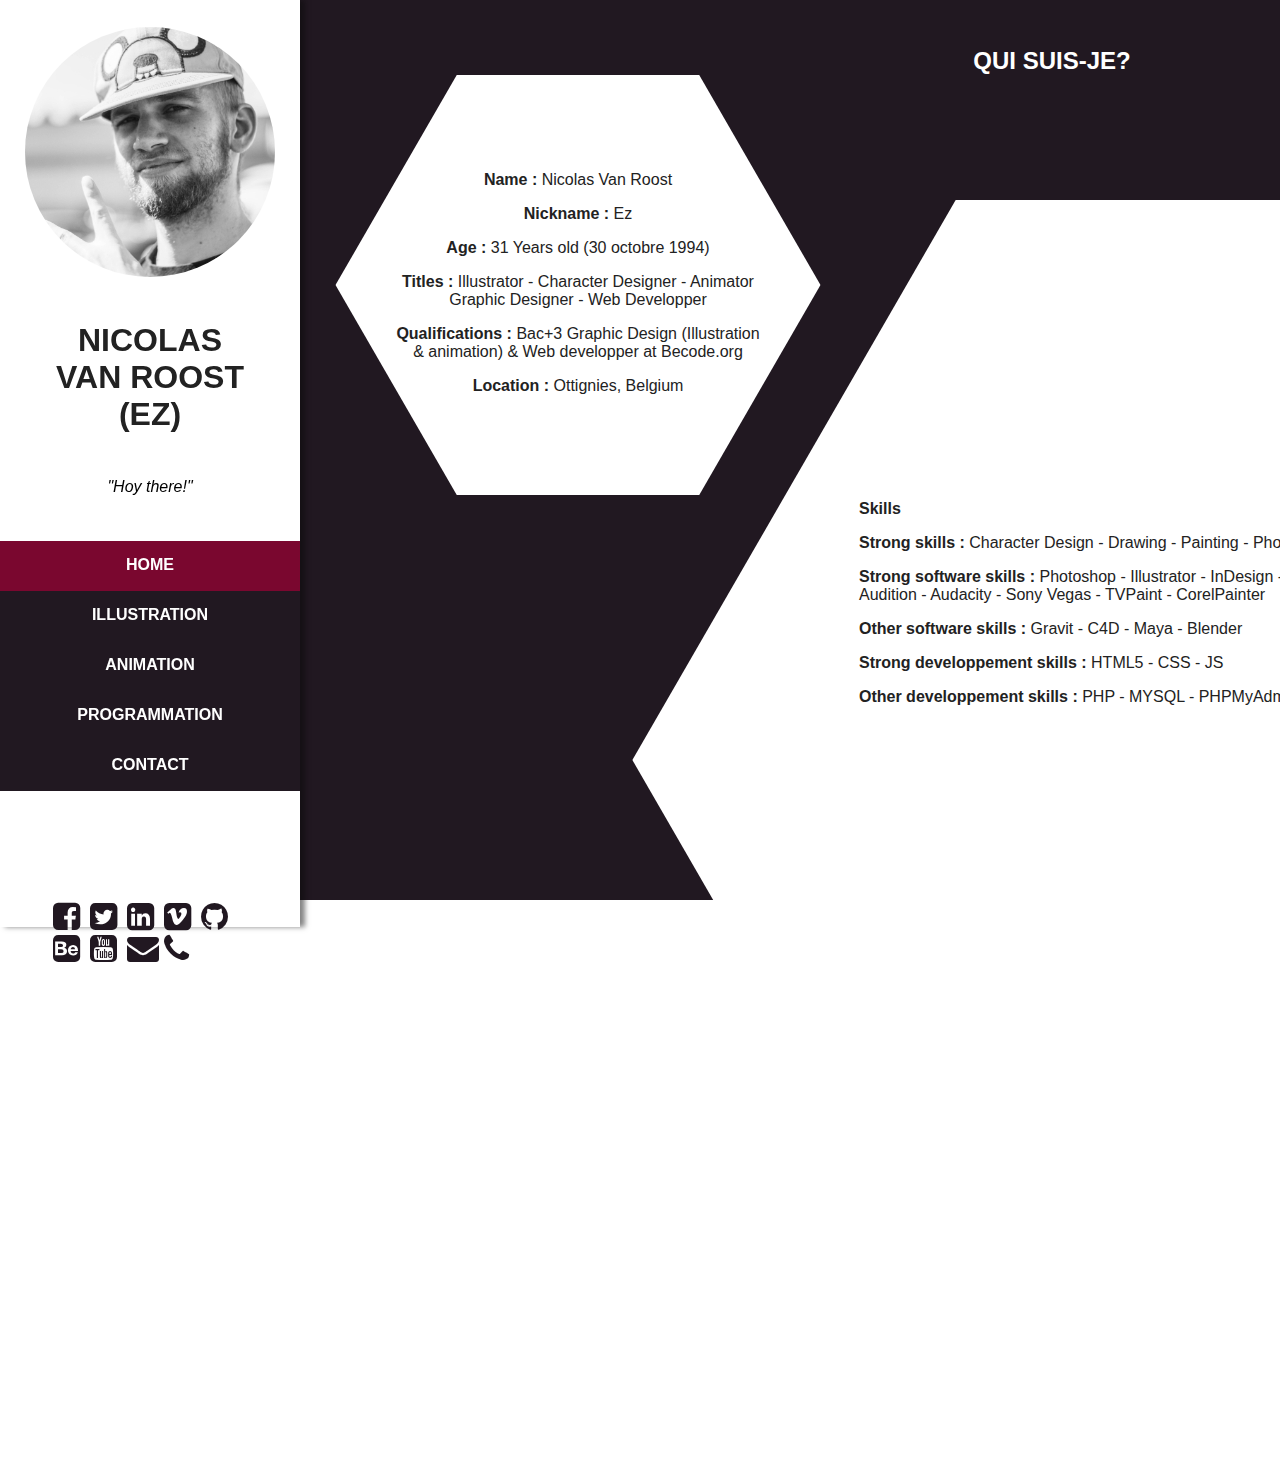
==== index.html @ 51af566c "test" ====
<!DOCTYPE html>
<html>
  <head>
    <meta property="og:type" content="profile">
    <meta property="og:title" content="Portfolio | Nicolas Van Roost">
    <meta property="og:url" content="https://ezaaii.github.io/Portfolio/index.html">
    <meta property="og:image" content="https://raw.githubusercontent.com/Ezaaii/Portfolio/master/img/profile.jpg">
    <meta property="profile:first_name" content="Nicolas">
    <meta property="profile:last_name" content="Van Roost">
    <meta property="og:description" content="Artist | Illustrator | Animator | Web dev">
    <html lang="fr">
    <meta http-equiv="Content-Type" content="text/html; charset=UTF-8" />
    <meta name="theme-color" content="#7A072F">
    <link rel="stylesheet" href="main.css">
    <link rel="stylesheet" href="css/font-awesome.min.css">
    <link rel="apple-touch-icon" sizes="180x180" href="/apple-touch-icon.png">
    <link rel="icon" type="image/png" sizes="32x32" href="./img/favicon.png">
    <meta name="viewport" content="width=device-width, initial-scale=1">
    <link rel="manifest" href="/manifest.json">
    <meta name="robots" content="index, nofollow">
    <meta name="Description" content="Artist | Illustrator | Animator | Web dev">
    <meta name="author" content="Nicolas Van Roost">
    <title>Nicolas Van Roost</title>
  </head>
  <body id="body">
    <nav><!-- \\\\\\\\\\ NAVBAR \\\\\\\\\\ -->
      <div class="navcontent">
        <div class="img"></div>
        <h1>Nicolas </br>Van Roost</br>(Ez)</h1>
        <div class="catchphrase">
          <p id="catchphrase">webdesigner that code</p>
        </div>
        <!--BOUTONS DE NAVIGATION-->
        <div class="buttons" id="nav">
          <ul>
            <a id="homelink" class="button"><li><p>HOME</p><div class="picto"><i class="fa fa-home fa-2x" aria-hidden="true"></i></div></li></a>
            <a id="illulink" class="button"><li><p>ILLUSTRATION</p><div class="picto"><i class="fa fa-paint-brush fa-2x" aria-hidden="true"></i></div></li></a>
            <a id="animlink" class="button"><li><p>ANIMATION</p><div class="picto"><i class="fa fa-play fa-2x" aria-hidden="true"></i></div></li></a>
            <a id="codelink" class="button"><li><p>PROGRAMMATION</p><div class="picto"><i class="fa fa-code fa-2x" aria-hidden="true"></i></div></li></a>
            <a id="contactlink" class="button"><li><p>CONTACT</p><div class="picto"><i class="fa fa-comment fa-2x" aria-hidden="true"></i></div></li></a>
          </ul>
        </div>
        <div class="linksnav"> <!--boutons-->
          <a href="https://www.facebook.com/ezouille"><i class="fa fa-facebook-square fa-2x" aria-hidden="true"></i></a>
          <a href="https://www.twitter.com/ezaaii"><i class="fa fa-twitter-square fa-2x" aria-hidden="true"></i></a>
          <a href="https://www.linkedin.com/"><i class="fa fa-linkedin-square fa-2x" aria-hidden="true"></i></a>
          <a href="https://vimeo.com/user46148749"><i class="fa fa-vimeo-square fa-2x" aria-hidden="true"></i></a>
          <a href="https://github.com/Ezaaii"><i class="fa fa-github fa-2x" aria-hidden="true"></i></a>
          <a href="https://www.behance.net/ezaaii"><i class="fa fa-behance-square fa-2x" aria-hidden="true"></i></a>
          <a href="https://www.youtube.com/ezaaii"><i class="fa fa-youtube-square fa-2x" aria-hidden="true"></i></a>
          <i id="mail" class="fa fa-envelope fa-2x" aria-hidden="true"></i>
          <i id="tel" class="fa fa-phone fa-2x" aria-hidden="true"></i>
        </div>
      </div>
    </nav> <!-- \\\\\\\\\\ NAVBAR \\\\\\\\\\ -->
    <main>  <!-- \\\\\\\\\\ Main SITE \\\\\\\\\\ -->
      <section id="home"> <!-- ////////// SECTION HOME  ////////// -->
        <div class="content">
          <h2>Qui suis-je?</h2>
          <div class="hex1span">
            <div class="hex2span">
              <div class="hex3span">
                <div class="txt">
                  <p><strong>Name :</strong> Nicolas Van Roost</p>
                  <p><strong>Nickname :</strong> Ez</p>
                  <p><strong>Age :</strong> <span id="age"></span> Years old (30 octobre 1994)</p>
                  <p><strong>Titles :</strong> Illustrator - Character Designer - Animator <br/> Graphic Designer - Web Developper</p>
                  <p><strong>Qualifications :</strong> Bac+3 Graphic Design (Illustration <br/>& animation) & Web developper at Becode.org</p>
                  <p><strong>Location :</strong> Ottignies, Belgium</p>
                </div>
              </div>
            </div>
          </div>
        </div>
        <div class="cut">
          <div class="hex4">
            <div class="hex5">
              <div class="hex6">
                <div class="txt">
                  <p><strong>Skills</strong></p>
                  <p><strong>Strong skills :</strong> Character Design - Drawing - Painting - Photography - Video</p>
                  <p><strong>Strong software skills :</strong> Photoshop - Illustrator - InDesign - Premiere - AfterEffect - LightRoom <br/> Audition - Audacity - Sony Vegas - TVPaint - CorelPainter</p>
                  <p><strong>Other software skills :</strong> Gravit - C4D - Maya - Blender</p>
                  <p><strong>Strong developpement skills :</strong> HTML5 - CSS - JS</p>
                  <p><strong>Other developpement skills :</strong> PHP - MYSQL - PHPMyAdmin - POO - PDO - MVC - Node - React</p>
                </div>
              </div>
            </div>
          </div>
        </div>
      </section>
      <section id="illu"> <!-- ////////// SECTION PORTFOLIO ILLU ////////// --> <!-- IF TOO MUCH PICTURES : USE .min-hex1 2 and 3 instead of normal .hex-->
        <div class="black"> <!--bg 1 !!!IMPORTANT : faire une image blur-->
          <div class="content">
            <div class="images">
              <h2>portfolio | illustration</h2>
              <div id="catexit" class="anim"><!-- \\\\\\\\\\ EXIT \\\\\\\\\\ -->
                <div class="hexa">
                  <div class="exithex1">
                    <div class="exithex2">
                      <div class="exithex3">
                        <div class="catexit">
                          <p><i class="fa fa-arrow-left fa-4x"></i></p>
                        </div>
                      </div>
                    </div>
                  </div>
                </div>
              </div>
              <div id="select" class="anim select"> <!-- \\\\\\\\\\ SELECT \\\\\\\\\\ -->
                <div class="hexagones1"><!-- 2 hexa -->
                  <div class="hexa"><!-- ///// Character Design ///// -->
                    <div class="hex1">
                      <div class="hex2">
                        <div class="hex3">
                          <div class="hoverimg2" id="catchara">
                            <h4>Character Design</h4>
                            <p>Here are my character designs.</p>
                          </div>
                          <img src="./img/illus/min/Angie.webp"/>
                        </div>
                      </div>
                    </div>
                  </div>
                  <div class="hexa"><!-- ///// Witchies ///// -->
                    <div class="hex1">
                      <div class="hex2">
                        <div class="hex3">
                          <div class="hoverimg2" id="catwitch">
                            <h4>Witchies</h4>
                            <p>I love to draw witchies.</p>
                          </div>
                          <img src="./img/illus/min/champi.webp"/>
                        </div>
                      </div>
                    </div>
                  </div>
                </div>
                <div class="hexagones3 gridhex"><!-- 3 hexa -->
                  <div class="hexa"><!-- ///// Overwatch ///// -->
                    <div class="hex1">
                      <div class="hex2">
                        <div class="hex3">
                          <div class="hoverimg2" id="catoverwatch">
                            <h4>Overwatch</h4>
                            <p>Drawings from my favorite game</p>
                          </div>
                          <img src="./img/illus/min/chibimei.webp"/>
                        </div>
                      </div>
                    </div>
                  </div>
                  <div class="hexa"><!-- ///// Lily ///// -->
                    <div class="hex1">
                      <div class="hex2">
                        <div class="hex3">
                          <div class="hoverimg2" id="catlily">
                            <h4>Lily</h4>
                            <p>Here is my main Official Character : Lily.</p>
                          </div>
                          <img src="./img/illus/min/valentineslily.webp"/>
                        </div>
                      </div>
                    </div>
                  </div>
                  <div class="hexa"><!-- ///// Fan arts ///// -->
                    <div class="hex1">
                      <div class="hex2">
                        <div class="hex3">
                          <div class="hoverimg2" id="catfanart">
                            <h4>Fan arts</h4>
                            <p>Some fan arts from various Licences.</p>
                          </div>
                          <img src="./img/illus/min/sylvanas.webp"/>
                        </div>
                      </div>
                    </div>
                  </div>
                </div>
                <div class="hexagones1 gridhex"><!-- 2 hexa -->
                  <div class="hexa"><!-- ///// Commissions ///// -->
                    <div class="hex1">
                      <div class="hex2">
                        <div class="hex3">
                          <div class="hoverimg2" id="catcommis">
                            <h4>Commissions</h4>
                            <p>Here are the drawings I made for people.</p>
                          </div>
                          <img src="./img/illus/min/eiva2.webp"/>
                        </div>
                      </div>
                    </div>
                  </div>
                  <div class="hexa"><!-- ///// Designs ///// -->
                    <div class="hex1">
                      <div class="hex2">
                        <div class="hex3">
                          <div class="hoverimg2" id="catdesign">
                            <h4>Designs</h4>
                            <p>Sometimes I make designs.</p>
                          </div>
                          <img src="./img/illus/min/lol.webp"/>
                        </div>
                      </div>
                    </div>
                  </div>
                </div>
              </div>
              <div id="charadesign" class="anim select"><!-- \\\\\\\\\\ CHARACTER DESIGN \\\\\\\\\\ -->
                <div class="hexagones1">
                  <div class="hexa"><!-- ///// Angie ///// -->
                    <div class="hex1">
                      <div class="hex2">
                        <div class="hex3">
                          <div class="hoverimg lock buttonillu" onclick="request_access(this)" id="img1" >
                            <h4>Angie</h4>
                            <p>Character : Angie, magical girl.</p>
                          </div>
                          <img src="./img/illus/min/Angie.webp"/>
                        </div>
                      </div>
                    </div>
                  </div>
                  <div class="hexa"><!-- ///// Witchie (chara) ///// -->
                    <div class="hex1">
                      <div class="hex2">
                        <div class="hex3">
                          <div class="hoverimg lock" onclick="request_access(this)" id="img2" >
                            <h4>Witchie</h4>
                            <p>Character design : Witchie.</p>
                          </div>
                          <img src="./img/illus/min/witchie.webp"/>
                        </div>
                      </div>
                    </div>
                  </div>
                </div>
                <div class="hexagones3 gridhex">
                  <div class="hexa"><!-- ///// squad ///// -->
                    <div class="hex1">
                      <div class="hex2">
                        <div class="hex3">
                          <div class="hoverimg lock" onclick="request_access(this)" id="img3" >
                            <h4>The squad</h4>
                            <p>Jenna - Lily - Kallie</p>
                          </div>
                          <img src="./img/illus/min/group.webp"/>
                        </div>
                      </div>
                    </div>
                  </div>
                  <div class="hexa"><!-- ///// Jenna ///// -->
                    <div class="hex1">
                      <div class="hex2">
                        <div class="hex3">
                          <div class="hoverimg lock" onclick="request_access(this)" id="img4">
                            <h4>Jenna</h4>
                            <p>Character design : Jenna, la berserker.</p>
                          </div>
                          <img src="./img/illus/min/Jenna.webp"/>
                        </div>
                      </div>
                    </div>
                  </div>
                  <div class="hexa"><!-- ///// Kallie ///// -->
                    <div class="hex1">
                      <div class="hex2">
                        <div class="hex3">
                          <div class="hoverimg lock" onclick="request_access(this)" id="img5">
                            <h4>Kallie</h4>
                            <p>Character design : Kallie, la mage.</p>
                          </div>
                          <img src="./img/illus/min/Kallie.webp"/>
                        </div>
                      </div>
                    </div>
                  </div>
                </div>
                <div class="hexagones1 gridhex">
                  <div class="hexo"><div class="empty-hex1"><div class="empty-hex2"><div class="empty2-hex3"></div></div></div></div>
                  <div class="hexo"><div class="empty-hex1"><div class="empty-hex2"><div class="empty2-hex3"></div></div></div></div>
                </div>
                <div class="hexagones3 gridhex">
                  <div class="hexo"><div class="empty-hex1"><div class="empty-hex2"><div class="empty2-hex3"></div></div></div></div>
                  <div class="hexo"><div class="empty-hex1"><div class="empty-hex2"><div class="empty2-hex3"></div></div></div></div>
                  <div class="hexo"><div class="empty-hex1"><div class="empty-hex2"><div class="empty2-hex3"></div></div></div></div>
                </div>
                <div class="hexagones1 gridhex">
                  <div class="hexo"><div class="empty-hex1"><div class="empty-hex2"><div class="empty2-hex3"></div></div></div></div>
                  <div class="hexo"><div class="empty-hex1"><div class="empty-hex2"><div class="empty2-hex3"></div></div></div></div>
                </div>
              </div>
              <div id="lily" class="anim select overflow"><!-- \\\\\\\\\\ LILY \\\\\\\\\\ -->
                <div class="hexagones1">
                  <div class="hexa"><!-- ///// Lily Automne ///// -->
                    <div class="hex1">
                      <div class="hex2">
                        <div class="hex3">
                          <div class="hoverimg lock" onclick="request_access(this)" id="img36">
                            <h4>Lily Valentine</h4>
                            <p>Design de Lily version st-Valentin.</p>
                          </div>
                          <img src="./img/illus/min/valentineslily.webp"/>
                        </div>
                      </div>
                    </div>
                  </div>
                  <div class="hexa"><!-- ///// Chibi lily ///// -->
                    <div class="hex1">
                      <div class="hex2">
                        <div class="hex3">
                          <div class="hoverimg lock" onclick="request_access(this)" id="img6">
                            <h4>Chibi Lily</h4>
                            <p>Version Chibi de Lily.</p>
                          </div>
                          <img src="./img/illus/min/chibilily.webp"/>
                        </div>
                      </div>
                    </div>
                  </div>
                </div>
                <div class="hexagones3 gridhex">
                  <div class="hexa"><!-- ///// Lily Automne ///// -->
                    <div class="hex1">
                      <div class="hex2">
                        <div class="hex3">
                          <div class="hoverimg lock" onclick="request_access(this)" id="img7">
                            <h4>Lily in fall</h4>
                            <p>Design de Lily version automnale.</p>
                          </div>
                          <img src="./img/illus/min/lilyfall.webp"/>
                        </div>
                      </div>
                    </div>
                  </div>
                  <div class="hexa"><!-- ///// Lily noel ///// -->
                    <div class="hex1">
                      <div class="hex2">
                        <div class="hex3">
                          <div class="hoverimg lock" onclick="request_access(this)" id="img8">
                            <h4>Christmassy Lily (2017)</h4>
                            <p>Lily version Noël.</p>
                          </div>
                          <img src="./img/illus/min/lilynoel.webp"/>
                        </div>
                      </div>
                    </div>
                  </div>
                  <div class="hexa"><!-- ///// Lily hyperion ///// -->
                    <div class="hex1">
                      <div class="hex2">
                        <div class="hex3">
                          <div class="hoverimg lock" onclick="request_access(this)" id="img9">
                            <h4>Lily Hyperion</h4>
                            <p>Outfit d'Hyperion, <br/>inspiré des jeux Borderlands.</p>
                          </div>
                          <img src="./img/illus/min/lilyhyperion.webp"/>
                        </div>
                      </div>
                    </div>
                  </div>
                </div>
                <div class="hexagones1 gridhex">
                  <div class="hexa"><!-- ///// Lily portrait ///// -->
                    <div class="hex1">
                      <div class="hex2">
                        <div class="hex3">
                          <div class="hoverimg lock" onclick="request_access(this)" id="img10">
                            <h4>Portrait - Lily</h4>
                            <p>Petit portrait de mon perso.</p>
                          </div>
                          <img src="./img/illus/min/lilyport.webp"/>
                        </div>
                      </div>
                    </div>
                  </div>
                  <div class="hexa"><!-- ///// Lily pixel ///// -->
                    <div class="hex1">
                      <div class="hex2">
                        <div class="hex3">
                          <div class="hoverimg lock" onclick="request_access(this)" id="img11">
                            <h4>Pixelart : Lily</h4>
                            <p>Pixelart de mon perso</p>
                          </div>
                          <img src="./img/illus/min/pixel.webp"/>
                        </div>
                      </div>
                    </div>
                  </div>
                </div>
                <div class="hexagones3 gridhex">
                  <div class="hexa"><!-- ///// Chirstmas lily (2017) ///// -->
                    <div class="hex1">
                      <div class="hex2">
                        <div class="hex3">
                          <div class="hoverimg lock" onclick="request_access(this)" id="img12">
                            <h4>Lily Noel (2017)</h4>
                            <p>Lily version Noël 2017.</p>
                          </div>
                          <img src="./img/illus/min/lilychristmas.webp"/>
                        </div>
                      </div>
                    </div>
                  </div>
                  <div class="hexa"><!-- ///// Lily pokemon ///// -->
                    <div class="hex1">
                      <div class="hex2">
                        <div class="hex3">
                          <div class="hoverimg lock" onclick="request_access(this)" id="img13">
                            <h4>Lily's Pokemons</h4>
                            <p>Lily et son équipe de Pokémons</p>
                          </div>
                          <img src="./img/illus/min/pokelily.webp"/>
                        </div>
                      </div>
                    </div>
                  </div>
                  <div class="hexa"><!-- ///// Lily drawing ///// -->
                    <div class="hex1">
                      <div class="hex2">
                        <div class="hex3">
                          <div class="hoverimg lock" onclick="request_access(this)" id="img14">
                            <h4>Lily is drawing</h4>
                            <p>dessin random de Lily.</p>
                          </div>
                          <img src="./img/illus/min/lilydrawing.webp"/>
                        </div>
                      </div>
                    </div>
                  </div>
                </div>
                <div class="hexagones1 gridhex">
                  <div class="hexa"><!-- ///// Lily winter ///// -->
                    <div class="hex1">
                      <div class="hex2">
                        <div class="hex3">
                          <div class="hoverimg lock" onclick="request_access(this)" id="img15">
                            <h4>Winter Lily</h4>
                            <p>Outfit pour Lily, version hivernale.</p>
                          </div>
                          <img src="./img/illus/min/winterlily.webp"/>
                        </div>
                      </div>
                    </div>
                  </div>
                  <div class="hexo"><div class="empty-hex1"><div class="empty-hex2"><div class="empty2-hex3"></div></div></div></div>
                </div>
              </div>
              <div id="witchies" class="anim select"><!-- \\\\\\\\\\ WITCHIES \\\\\\\\\\ -->
                <div class="hexagones1">
                  <div class="hexa"><!-- ///// champi ///// -->
                    <div class="hex1">
                      <div class="hex2">
                        <div class="hex3">
                          <div class="hoverimg lock" onclick="request_access(this)" id="img16">
                            <h4>Mushroom witch</h4>
                            <p>Sorcière champignon.</p>
                          </div>
                          <img src="./img/illus/min/champi.webp"/>
                        </div>
                      </div>
                    </div>
                  </div>
                  <div class="hexa"><!-- ///// whitchie ///// -->
                    <div class="hex1">
                      <div class="hex2">
                        <div class="hex3">
                          <div class="hoverimg lock" onclick="request_access(this)" id="img17">
                            <h4>Witchie</h4>
                            <p>Perso : Witchie.</p>
                          </div>
                          <img src="./img/illus/min/witchie2.webp"/>
                        </div>
                      </div>
                    </div>
                  </div>
                </div>
                <div class="hexagones3 gridhex">
                  <div class="hexo"><div class="empty-hex1"><div class="empty-hex2"><div class="empty2-hex3"></div></div></div></div>
                  <div class="hexo"><div class="empty-hex1"><div class="empty-hex2"><div class="empty2-hex3"></div></div></div></div>
                  <div class="hexo"><div class="empty-hex1"><div class="empty-hex2"><div class="empty2-hex3"></div></div></div></div>
                </div>
                <div class="hexagones1 gridhex">
                  <div class="hexo"><div class="empty-hex1"><div class="empty-hex2"><div class="empty2-hex3"></div></div></div></div>
                  <div class="hexo"><div class="empty-hex1"><div class="empty-hex2"><div class="empty2-hex3"></div></div></div></div>
                </div>
                <div class="hexagones3 gridhex">
                  <div class="hexo"><div class="empty-hex1"><div class="empty-hex2"><div class="empty2-hex3"></div></div></div></div>
                  <div class="hexo"><div class="empty-hex1"><div class="empty-hex2"><div class="empty2-hex3"></div></div></div></div>
                  <div class="hexo"><div class="empty-hex1"><div class="empty-hex2"><div class="empty2-hex3"></div></div></div></div>
                </div>
                <div class="hexagones1 gridhex">
                  <div class="hexo"><div class="empty-hex1"><div class="empty-hex2"><div class="empty2-hex3"></div></div></div></div>
                  <div class="hexo"><div class="empty-hex1"><div class="empty-hex2"><div class="empty2-hex3"></div></div></div></div>
                </div>
              </div>
              <div id="overwatch" class="anim select"><!-- \\\\\\\\\\ OVERWATCH \\\\\\\\\\ -->
                <div class="hexagones1">
                  <div class="hexa"><!-- ///// Mei chibi ///// -->
                    <div class="hex1">
                      <div class="hex2">
                        <div class="hex3">
                          <div class="hoverimg lock" onclick="request_access(this)" id="img39">
                            <h4>Chibi Mei</h4>
                            <p>Mei version Chibi</p>
                          </div>
                          <img src="./img/illus/min/chibimei.webp"/>
                        </div>
                      </div>
                    </div>
                  </div>
                  <div class="hexa"><!-- ///// Moira chibi ///// -->
                    <div class="hex1">
                      <div class="hex2">
                        <div class="hex3">
                          <div class="hoverimg lock" onclick="request_access(this)" id="img38">
                            <h4>Chibi Moira</h4>
                            <p>Moira version Chibi</p>
                          </div>
                          <img src="./img/illus/min/chibimoira.webp"/>
                        </div>
                      </div>
                    </div>
                  </div>
                </div>
                <div class="hexagones3 gridhex">
                  <div class="hexa"><!-- ///// Lucio chibi ///// -->
                    <div class="hex1">
                      <div class="hex2">
                        <div class="hex3">
                          <div class="hoverimg lock" onclick="request_access(this)" id="img37">
                            <h4>Chibi Lucio</h4>
                            <p>Lucio version Chibi</p>
                          </div>
                          <img src="./img/illus/min/chibilucio.webp"/>
                        </div>
                      </div>
                    </div>
                  </div>
                  <div class="hexa"><!-- ///// Mercy chibi ///// -->
                    <div class="hex1">
                      <div class="hex2">
                        <div class="hex3">
                          <div class="hoverimg lock" onclick="request_access(this)" id="img18">
                            <h4>Chibi Mercy</h4>
                            <p>Mercy version Chibi</p>
                          </div>
                          <img src="./img/illus/min/mercychibi.webp"/>
                        </div>
                      </div>
                    </div>
                  </div>
                  <div class="hexa"><!-- ///// Cat dva ///// -->
                    <div class="hex1">
                      <div class="hex2">
                        <div class="hex3">
                          <div class="hoverimg lock" onclick="request_access(this)" id="img19">
                            <h4>Black cat D.va</h4>
                            <p>Fanart de D.va du jeu Overwatch.</p>
                          </div>
                          <img src="./img/illus/min/dvacat.webp"/>
                        </div>
                      </div>
                    </div>
                  </div>
                </div>
                <div class="hexagones1 gridhex">
                  <div class="hexa"><!-- ///// Dva chibi ///// -->
                    <div class="hex1">
                      <div class="hex2">
                        <div class="hex3">
                          <div class="hoverimg lock" onclick="request_access(this)" id="img20">
                            <h4>Chibi Dva</h4>
                            <p>Dva version chibi.</p>
                          </div>
                          <img src="./img/illus/min/chibidva.webp"/>
                        </div>
                      </div>
                    </div>
                  </div>
                  <div class="hexa"><!-- ///// Mercy ///// -->
                    <div class="hex1">
                      <div class="hex2">
                        <div class="hex3">
                          <div class="hoverimg lock" onclick="request_access(this)" id="img21">
                            <h4>Mercy</h4>
                            <p>Fanart de Mercy du jeu Overwatch.</p>
                          </div>
                          <img src="./img/illus/min/mercy.webp"/>
                        </div>
                      </div>
                    </div>
                  </div>
                </div>
                <div class="hexagones3 gridhex">
                  <div class="hexa"><!-- ///// Mercy chibi ///// -->
                    <div class="hex1">
                      <div class="hex2">
                        <div class="hex3">
                          <div class="hoverimg lock" onclick="request_access(this)" id="img22">
                            <h4>Mercy</h4>
                            <p>Fanart de Mercy du jeu Overwatch</p>
                          </div>
                          <img src="./img/illus/min/chibimercy.webp"/>
                        </div>
                      </div>
                    </div>
                  </div>
                  <div class="hexa"><!-- ///// Dva ///// -->
                    <div class="hex1">
                      <div class="hex2">
                        <div class="hex3">
                          <div class="hoverimg lock" onclick="request_access(this)" id="img23">
                            <h4>D.va</h4>
                            <p>Fanart de D.va du jeu Overwatch.</p>
                          </div>
                          <img src="./img/illus/min/dva.webp"/>
                        </div>
                      </div>
                    </div>
                  </div>
                  <div class="hexo"><div class="empty-hex1"><div class="empty-hex2"><div class="empty2-hex3"></div></div></div></div>
                </div>
                <div class="hexagones1 gridhex">
                  <div class="hexo"><div class="empty-hex1"><div class="empty-hex2"><div class="empty2-hex3"></div></div></div></div>
                  <div class="hexo"><div class="empty-hex1"><div class="empty-hex2"><div class="empty2-hex3"></div></div></div></div>
                </div>
              </div>
              <div id="commissions" class="anim select"><!-- \\\\\\\\\\ COMMISSIONS \\\\\\\\\\ -->
                <div class="hexagones1">
                  <div class="hexa"><!-- ///// Eiva ///// -->
                    <div class="hex1">
                      <div class="hex2">
                        <div class="hex3">
                          <div class="hoverimg lock" onclick="request_access(this)" id="img24">
                            <h4>Eiva (2018)</h4>
                            <p>Cadeau d'aniversaire pour Eiva</p>
                          </div>
                          <img src="./img/illus/min/eiva2.webp"/>
                        </div>
                      </div>
                    </div>
                  </div>
                  <div class="hexa"><!-- ///// Drawme ///// -->
                    <div class="hex1">
                      <div class="hex2">
                        <div class="hex3">
                          <div class="hoverimg lock" onclick="request_access(this)" id="img25">
                            <h4>Elesis</h4>
                            <p>Fanart du cosplay d'Elesis <br/>par Drawmeacosplay.</p>
                          </div>
                          <img src="./img/illus/min/drawme.webp"/>
                        </div>
                      </div>
                    </div>
                  </div>
                </div>
                <div class="hexagones3 gridhex">
                  <div class="hexa"><!-- ///// Nama ///// -->
                    <div class="hex1">
                      <div class="hex2">
                        <div class="hex3">
                          <div class="hoverimg lock" onclick="request_access(this)" id="img26">
                            <h4>Nama</h4>
                            <p>Fanart d'une amie (youtubeuse).</p>
                          </div>
                          <img src="./img/illus/min/nama.webp" />
                        </div>
                      </div>
                    </div>
                  </div>
                  <div class="hexa"><!-- ///// Keyboy ///// -->
                    <div class="hex1">
                      <div class="hex2">
                        <div class="hex3">
                          <div class="hoverimg lock" onclick="request_access(this)" id="img27">
                            <h4>Keyboy</h4>
                            <p>Fanart de Keyori et Jaynee (youtubers).</p>
                          </div>
                          <img src="./img/illus/min/hbkeyboy.webp" />
                        </div>
                      </div>
                    </div>
                  </div>
                  <div class="hexa"><!-- ///// Arcade team ///// -->
                    <div class="hex1">
                      <div class="hex2">
                        <div class="hex3">
                          <div class="hoverimg lock" onclick="request_access(this)" id="img28">
                            <h4>Arcade team</h4>
                            <p>Projet arcade.</p>
                          </div>
                          <img src="./img/illus/min/arcade.webp"/>
                        </div>
                      </div>
                    </div>
                  </div>
                </div>
                <div class="hexagones1 gridhex">
                  <div class="hexa"><!-- ///// DJD ///// -->
                    <div class="hex1">
                      <div class="hex2">
                        <div class="hex3">
                          <div class="hoverimg lock" onclick="request_access(this)" id="img29">
                            <h4>DeeJayDee</h4>
                            <p>Projet pour une illu pour t-shirt</br> pour DeeJayDee (streamer).</p>
                          </div>
                          <img src="./img/illus/min/djd.webp"/>
                        </div>
                      </div>
                    </div>
                  </div>
                  <div class="hexa"><!-- ///// Eiva ///// -->
                    <div class="hex1">
                      <div class="hex2">
                        <div class="hex3">
                          <div class="hoverimg lock" onclick="request_access(this)" id="img30">
                            <h4>Eiva</h4>
                            <p>Fanart du Character Design d'une amie.</p>
                          </div>
                          <img src="./img/illus/min/eiva.webp" />
                        </div>
                      </div>
                    </div>
                  </div>
                </div>
                <div class="hexagones3 gridhex">
                  <div class="hexo"><div class="empty-hex1"><div class="empty-hex2"><div class="empty2-hex3"></div></div></div></div>
                  <div class="hexo"><div class="empty-hex1"><div class="empty-hex2"><div class="empty2-hex3"></div></div></div></div>
                  <div class="hexo"><div class="empty-hex1"><div class="empty-hex2"><div class="empty2-hex3"></div></div></div></div>
                </div>
                <div class="hexagones1 gridhex">
                  <div class="hexo"><div class="empty-hex1"><div class="empty-hex2"><div class="empty2-hex3"></div></div></div></div>
                  <div class="hexo"><div class="empty-hex1"><div class="empty-hex2"><div class="empty2-hex3"></div></div></div></div>
                </div>
              </div>
              <div id="designs" class="anim select"><!-- \\\\\\\\\\ DESIGNS \\\\\\\\\\ -->
                <div class="hexagones1">
                  <div class="hexa"><!-- ///// vaporwave ///// -->
                    <div class="hex1">
                      <div class="hex2">
                        <div class="hex3">
                          <div class="hoverimg lock" onclick="request_access(this)" id="img31">
                            <h4>Glitch/vaporwave design</h4>
                            <p>Design dans un style glitchwave.</p>
                          </div>
                          <img src="./img/illus/min/lol.webp"/>
                        </div>
                      </div>
                    </div>
                  </div>
                  <div class="hexo"><div class="empty-hex1"><div class="empty-hex2"><div class="empty2-hex3"></div></div></div></div>
                </div>
                <div class="hexagones3 gridhex">
                  <div class="hexo"><div class="empty-hex1"><div class="empty-hex2"><div class="empty2-hex3"></div></div></div></div>
                  <div class="hexo"><div class="empty-hex1"><div class="empty-hex2"><div class="empty2-hex3"></div></div></div></div>
                  <div class="hexo"><div class="empty-hex1"><div class="empty-hex2"><div class="empty2-hex3"></div></div></div></div>
                </div>
                <div class="hexagones1 gridhex">
                  <div class="hexo"><div class="empty-hex1"><div class="empty-hex2"><div class="empty2-hex3"></div></div></div></div>
                  <div class="hexo"><div class="empty-hex1"><div class="empty-hex2"><div class="empty2-hex3"></div></div></div></div>
                </div>
                <div class="hexagones3 gridhex">
                  <div class="hexo"><div class="empty-hex1"><div class="empty-hex2"><div class="empty2-hex3"></div></div></div></div>
                  <div class="hexo"><div class="empty-hex1"><div class="empty-hex2"><div class="empty2-hex3"></div></div></div></div>
                  <div class="hexo"><div class="empty-hex1"><div class="empty-hex2"><div class="empty2-hex3"></div></div></div></div>
                </div>
                <div class="hexagones1 gridhex">
                  <div class="hexo"><div class="empty-hex1"><div class="empty-hex2"><div class="empty2-hex3"></div></div></div></div>
                  <div class="hexo"><div class="empty-hex1"><div class="empty-hex2"><div class="empty2-hex3"></div></div></div></div>
                </div>
              </div>
              <div id="fanarts" class="anim select"><!-- \\\\\\\\\\ FANARTS \\\\\\\\\\ -->
                <div class="hexagones1">
                  <div class="hexa"><!-- ///// Sylvanas ///// -->
                    <div class="hex1">
                      <div class="hex2">
                        <div class="hex3">
                          <div class="hoverimg lock" onclick="request_access(this)" id="img32">
                            <h4>Sylvanas</h4>
                            <p>Fanart de Sylvanas du jeu Warcraft.</p>
                          </div>
                          <img src="./img/illus/min/sylvanas.webp"/>
                        </div>
                      </div>
                    </div>
                  </div>
                  <div class="hexa"><!-- ///// Undertale ///// -->
                    <div class="hex1">
                      <div class="hex2">
                        <div class="hex3">
                          <div class="hoverimg lock" onclick="request_access(this)" id="img33">
                            <h4>Undertale</h4>
                            <p>Fanart du jeu Undertale.</p>
                          </div>
                          <img src="./img/illus/min/undertale2.webp"/>
                        </div>
                      </div>
                    </div>
                  </div>
                </div>
                <div class="hexagones3 gridhex">
                  <div class="hexa"><!-- ///// Veigar ///// -->
                    <div class="hex1">
                      <div class="hex2">
                        <div class="hex3">
                          <div class="hoverimg lock" onclick="request_access(this)" id="img34">
                            <h4>Veigar</h4>
                            <p>Fanart de Veigar de League of Legends.</p>
                          </div>
                          <img src="./img/illus/min/fab.webp"/>
                        </div>
                      </div>
                    </div>
                  </div>
                  <div class="hexa"><!-- ///// HearthStone ///// -->
                    <div class="hex1">
                      <div class="hex2">
                        <div class="hex3">
                          <div class="hoverimg lock" onclick="request_access(this)" id="img35">
                            <h4>HearthStone</h4>
                            <p>Fanart du jeu HearthStone.</p>
                          </div>
                          <img src="./img/illus/min/hs.webp"/>
                        </div>
                      </div>
                    </div>
                  </div>
                  <div class="hexo"><div class="empty-hex1"><div class="empty-hex2"><div class="empty2-hex3"></div></div></div></div>
                </div>
                <div class="hexagones1 gridhex">
                  <div class="hexo"><div class="empty-hex1"><div class="empty-hex2"><div class="empty2-hex3"></div></div></div></div>
                  <div class="hexo"><div class="empty-hex1"><div class="empty-hex2"><div class="empty2-hex3"></div></div></div></div>
                </div>
                <div class="hexagones3 gridhex">
                  <div class="hexo"><div class="empty-hex1"><div class="empty-hex2"><div class="empty2-hex3"></div></div></div></div>
                  <div class="hexo"><div class="empty-hex1"><div class="empty-hex2"><div class="empty2-hex3"></div></div></div></div>
                  <div class="hexo"><div class="empty-hex1"><div class="empty-hex2"><div class="empty2-hex3"></div></div></div></div>
                </div>
                <div class="hexagones1 gridhex">
                  <div class="hexo"><div class="empty-hex1"><div class="empty-hex2"><div class="empty2-hex3"></div></div></div></div>
                  <div class="hexo"><div class="empty-hex1"><div class="empty-hex2"><div class="empty2-hex3"></div></div></div></div>
                </div>
              </div>
            </div>
          </div>
        </div>
      </section>
      <section id="anim"><!-- ////////// SECTION PORTFOLIO ANIM ////////// -->
        <div class="content">
          <div class="images">
            <h2>portfolio | animation</h2>
            <div class="hexagones1">
              <div class="hexa"><!-- ///// Trop Gros ///// -->
                <div class="hex1">
                  <div class="hex2">
                    <div class="hex3">
                      <div class="hoverimg lock" onclick="request_access(this)" id="anim1">
                        <h4>Trop gros</h4>
                        <p>Travail de fin d'études en Animation.</p>
                      </div>
                      <img src="./img/anim/min/tropgros.webp"/>
                    </div>
                  </div>
                </div>
              </div>
              <div class="hexa"><!-- ///// Quest's Quest ///// -->
                <div class="hex1">
                  <div class="hex2">
                    <div class="hex3">
                      <div class="hoverimg lock" onclick="request_access(this)" id="anim2">
                        <h4>Quest's quest</h4>
                        <p>Projet futur en cours de développement.</p>
                      </div>
                      <img src="./img/anim/min/project.webp"/>
                    </div>
                  </div>
                </div>
              </div>
            </div>
            <div class="hexagones3 gridhex">
              <div class="hexa"><!-- ///// Test rigging ///// -->
                <div class="hex1">
                  <div class="hex2">
                    <div class="hex3">
                      <div class="hoverimg lock" onclick="request_access(this)" id="anim3">
                        <h4>Test rigging</h4>
                        <p>Test rigged puppet.</p>
                      </div>
                      <img src="./img/anim/min/rigging.webp"/>
                    </div>
                  </div>
                </div>
              </div>
              <div class="hexa"><!-- ///// Intro/outro NoteCampus ///// -->
                <div class="hex1">
                  <div class="hex2">
                    <div class="hex3">
                      <div class="hoverimg lock" onclick="request_access(this)" id="anim4">
                        <h4>Intro/outro NoteCampus©</h4>
                        <p>Utilisation NoteCampus©</p>
                      </div>
                      <img src="./img/anim/min/notecampus.webp"/>
                    </div>
                  </div>
                </div>
              </div>
              <div class="hexa"><!-- ///// Test rigging ///// -->
                <div class="hex1">
                  <div class="hex2">
                    <div class="hex3">
                      <div class="hoverimg lock" onclick="request_access(this)" id="anim5">
                        <h4>Test Pub NoteCampus©</h4>
                        <p>Test de publicité pour NoteCampus©</p>
                      </div>
                      <img src="./img/anim/min/animcampus.webp"/>
                    </div>
                  </div>
                </div>
              </div>
            </div>
            <div class="hexagones1 gridhex">
              <div class="hexo"><div class="empty-hex1"><div class="empty-hex2"><div class="empty-hex3"></div></div></div></div>
              <div class="hexo"><div class="empty-hex1"><div class="empty-hex2"><div class="empty-hex3"></div></div></div></div>
            </div>
            <div class="hexagones3 gridhex">
              <div class="hexo"><div class="empty-hex1"><div class="empty-hex2"><div class="empty-hex3"></div></div></div></div>
              <div class="hexo"><div class="empty-hex1"><div class="empty-hex2"><div class="empty-hex3"></div></div></div></div>
              <div class="hexo"><div class="empty-hex1"><div class="empty-hex2"><div class="empty-hex3"></div></div></div></div>
            </div>
            <div class="hexagones1 gridhex">
              <div class="hexo"><div class="empty-hex1"><div class="empty-hex2"><div class="empty-hex3"></div></div></div></div>
              <div class="hexo"><div class="empty-hex1"><div class="empty-hex2"><div class="empty-hex3"></div></div></div></div>
            </div>
          </div>
        </div>
      </section>
      <section id="code"><!-- ////////// SECTION PORTFOLIO CODE ////////// -->
        <div class="black"><!--image bg 2 !!!IMPORTANT : faire une image blur-->
          <div class="content">
            <div class="images">
            <h2>portfolio | Programmation</h2>
              <div class="hexagones1">
                <div class="hexa"><!-- ///// Portfolio ///// -->
                  <div class="hex1">
                    <div class="hex2">
                      <div class="hex3">
                        <div class="hoverimg lock" onclick="request_access(this)" id="code1">
                          <h4>Ezaaii - Portfolio</h4>
                          <p>Création de A à Z de ce site.</p>
                        </div>
                        <img src="./img/code/min/portfolio.webp"/>
                      </div>
                    </div>
                  </div>
                </div>
                <div class="hexa"><!-- ///// Mazy culture ///// -->
                  <div class="hex1">
                    <div class="hex2">
                      <div class="hex3">
                        <div class="hoverimg lock" onclick="request_access(this)" id="code2">
                          <h4>Mazy Culture</h4>
                          <p>Projet de OnePage pour mazyculture.org</p>
                        </div>
                        <img src="./img/code/min/mazy.webp"/>
                      </div>
                    </div>
                  </div>
                </div>
              </div>
              <div class="hexagones3 gridhex">
                <div class="hexo"><div class="empty-hex1"><div class="empty-hex2"><div class="empty2-hex3"></div></div></div></div>
                <div class="hexo"><div class="empty-hex1"><div class="empty-hex2"><div class="empty2-hex3"></div></div></div></div>
                <div class="hexo"><div class="empty-hex1"><div class="empty-hex2"><div class="empty2-hex3"></div></div></div></div>
              </div>
              <div class="hexagones1 gridhex">
                <div class="hexo"><div class="empty-hex1"><div class="empty-hex2"><div class="empty2-hex3"></div></div></div></div>
                <div class="hexo"><div class="empty-hex1"><div class="empty-hex2"><div class="empty2-hex3"></div></div></div></div>
              </div>
              <div class="hexagones3 gridhex">
                <div class="hexo"><div class="empty-hex1"><div class="empty-hex2"><div class="empty2-hex3"></div></div></div></div>
                <div class="hexo"><div class="empty-hex1"><div class="empty-hex2"><div class="empty2-hex3"></div></div></div></div>
                <div class="hexo"><div class="empty-hex1"><div class="empty-hex2"><div class="empty2-hex3"></div></div></div></div>
              </div>
              <div class="hexagones1 gridhex">
                <div class="hexo"><div class="empty-hex1"><div class="empty-hex2"><div class="empty2-hex3"></div></div></div></div>
                <div class="hexo"><div class="empty-hex1"><div class="empty-hex2"><div class="empty2-hex3"></div></div></div></div>
              </div>
            </div>
          </div>
        </div>
      </section>
      <section id="contact"><!-- ////////// SECTION CONTACT ////////// -->
        <div class="content">
          <div class="links"><!--boutons-->
            <a href="https://www.facebook.com/ezouille"><i class="fa fa-facebook-square fa-2x" aria-hidden="true"></i></a>
            <a href="https://www.twitter.com/ezaaii"><i class="fa fa-twitter-square fa-2x" aria-hidden="true"></i></a>
            <a href="https://be.linkedin.com/in/nicolas-van-roost-a445a8133"><i class="fa fa-linkedin-square fa-2x" aria-hidden="true"></i></a>
            <a href="https://vimeo.com/user46148749"><i class="fa fa-vimeo-square fa-2x" aria-hidden="true"></i></a>
            <a href="https://github.com/Ezaaii"><i class="fa fa-github fa-2x" aria-hidden="true"></i></a>
            <a href="https://www.behance.net/ezaaii"><i class="fa fa-behance-square fa-2x" aria-hidden="true"></i></a>
            <a href="https://www.youtube.com/ezaaii"><i class="fa fa-youtube-square fa-2x" aria-hidden="true"></i></a>
            <i id="mail2" class="fa fa-envelope fa-2x" aria-hidden="true"></i>
            <i id="tel2" class="fa fa-phone fa-2x" aria-hidden="true"></i>
          </div>
          <hr>
          <p>Copyright © | 2017 </br> Nicolas Van Roost (Ez)</p>
        </div>
      </section>
      <section class="modals"> <!-- ////////// MODALS ////////// -->
        <!-- ILLUS -->
        <div class="modal" id="img1modal"><div class="H_box"><div class="exit_button exillu"><i class="fa fa-times fa-2x" aria-hidden="true"></i></div><div class="H_pics"><img src="./img/illus/Angie.webp"/></div><div class="H_desc"><h3>Angie</h3><p><span>Character name :</span> Angie.<br/><span>Description :</span> Angie (A.K.A Angelika) is a magical girl I had in mind for quiet a moment now. I thinks it's the first non white chara I drew and I really want to draw more. :3</p></div></div><div class="close"></div></div>
        <div class="modal" id="img2modal"><div class="H_box"><div class="exit_button exillu"><i class="fa fa-times fa-2x" aria-hidden="true"></i></div><div class="H_pics"><img src="./img/illus/witchie.webp"/></div><div class="H_desc"><h3>Witchie</h3><p><span>Character name :</span> Witchie (temp name)<br/><span>Description :</span> Witchie is a character I designed for my project in developpement, Quest's Quest(temp name too). This is how she looks like inside the video game world.</p></div></div><div class="close"></div></div>
        <div class="modal" id="img3modal"><div class="H_box"><div class="exit_button exillu"><i class="fa fa-times fa-2x" aria-hidden="true"></i></div><div class="H_pics"><img src="./img/illus/group.webp"/></div><div class="H_desc"><h3>The squad</h3><p>I wanted to design a cute picture I could print on <br/>t-shirts or stickers, of Lily, Jenna and Kallie.</p></div></div><div class="close"></div></div>
        <div class="modal" id="img4modal"><div class="H_box"><div class="exit_button exillu"><i class="fa fa-times fa-2x" aria-hidden="true"></i></div><div class="H_pics"><img src="./img/illus/Jenna.webp"/></div><div class="H_desc"><h3>Jenna</h3><p><span>Character name :</span> Jenna<br/><span>Description :</span> Jenna is a character I designed for my future project QQ. Pretty though and confident, she is a berserker in the video game's world.</p></div></div><div class="close"></div></div>
        <div class="modal" id="img5modal"><div class="H_box"><div class="exit_button exillu"><i class="fa fa-times fa-2x" aria-hidden="true"></i></div><div class="H_pics"><img src="./img/illus/Kallie.webp"/></div><div class="H_desc"><h3>Kallie</h3><p><span>Character name :</span>Kallie<br/><span>Description :</span> Kallie is a character I designed for my furure project QQ. She is shy and reserved but she is also really strong and wise. That's why she is the best Magician in the Video game of the story.</p></div></div><div class="close"></div></div>
        <div class="modal" id="img6modal"><div class="H_box"><div class="exit_button exillu"><i class="fa fa-times fa-2x" aria-hidden="true"></i></div><div class="H_pics"><img src="./img/illus/chibilily.webp"/></div><div class="H_desc"><h3>Chibi Lily</h3><p>Sometimes she likes to photography. It's her way to change things in her life and make people happy.</p></div></div><div class="close"></div></div>
        <div class="modal" id="img7modal"><div class="H_box"><div class="exit_button exillu"><i class="fa fa-times fa-2x" aria-hidden="true"></i></div><div class="H_pics"><img src="./img/illus/lilyfall.webp"/></div><div class="H_desc"><h3>Lily in fall</h3><p>Cute outfit design for Fall. She only need a scraf for when the wind is blowing too hard tho. :3</p></div></div><div class="close"></div></div>
        <div class="modal" id="img8modal"><div class="H_box"><div class="exit_button exillu"><i class="fa fa-times fa-2x" aria-hidden="true"></i></div><div class="H_pics"><img src="./img/illus/lilynoel.webp"/></div><div class="H_desc"><h3>Christmassy Lily</h3><p>Sexy outfit design for Christmas. I drew that to wish a merry Christmas my followers on Social networks.</p></div></div><div class="close"></div></div>
        <div class="modal" id="img9modal"><div class="H_box"><div class="exit_button exillu"><i class="fa fa-times fa-2x" aria-hidden="true"></i></div><div class="H_pics"><img src="./img/illus/lilyhyperion.webp"/></div><div class="H_desc"><h3>Lily Hyperion</h3><p>Hyperion outfit design. I wanted to imagine her like if she was from the video game serie Borderlands. Actually Lily would be an Hyperion Sniper, due to her skills to land a bullet into the head of ennemies nearly every time.</p></div></div><div class="close"></div></div>
        <div class="modal" id="img10modal"><div class="H_box"><div class="exit_button exillu"><i class="fa fa-times fa-2x" aria-hidden="true"></i></div><div class="H_pics"><img src="./img/illus/lilyport.webp"/></div><div class="H_desc"><h3>Portrait - Lily</h3><p>Cute little portrait. I also wanted to try out new lighting/color techniques.</p></div></div><div class="close"></div></div>
        <div class="modal" id="img11modal"><div class="H_box"><div class="exit_button exillu"><i class="fa fa-times fa-2x" aria-hidden="true"></i></div><div class="H_pics"><img src="./img/illus/pixel.webp"/></div><div class="H_desc"><h3>Pixelart Lily</h3><p>Just a throwback from when I started to draw on pc. On microsoft paint. With a mouse. And lots of time. And lot of suffering. XD</p></div></div><div class="close"></div></div>
        <div class="modal" id="img12modal"><div class="H_box"><div class="exit_button exillu"><i class="fa fa-times fa-2x" aria-hidden="true"></i></div><div class="H_pics"><img src="./img/illus/lilychristmas.webp"/></div><div class="H_desc"><h3>Lily christmas (2017)</h3><p>I always wanted to master hyper-realism. I know I still have a lot of work but I really liked to draw this one. It's also a wish for a Merry Christmas to my followers on Social networks.</p></div></div><div class="close"></div></div>
        <div class="modal" id="img13modal"><div class="H_box"><div class="exit_button exillu"><i class="fa fa-times fa-2x" aria-hidden="true"></i></div><div class="H_pics"><img src="./img/illus/pokelily.webp"/></div><div class="H_desc"><h3>Lily's Pokemons</h3><p>Lily loves Pokémons. Here is her team and favorites ones.</p></div></div><div class="close"></div></div>
        <div class="modal" id="img14modal"><div class="H_box"><div class="exit_button exillu"><i class="fa fa-times fa-2x" aria-hidden="true"></i></div><div class="H_pics"><img src="./img/illus/lilydrawing.webp"/></div><div class="H_desc"><h3>Lily is drawing</h3><p>Lily is an artist, she loves to draw and chill while listening to vaporwave music.</p></div></div><div class="close"></div></div>
        <div class="modal" id="img15modal"><div class="H_box"><div class="exit_button exillu"><i class="fa fa-times fa-2x" aria-hidden="true"></i></div><div class="H_pics"><img src="./img/illus/winterlily.webp"/></div><div class="H_desc"><h3>Winter Lily</h3><p>Outfit design for winter. I just loved the idea of the jacket and gloves that match with thigh highs.</p></div></div><div class="close"></div></div>
        <div class="modal" id="img16modal"><div class="H_box"><div class="exit_button exillu"><i class="fa fa-times fa-2x" aria-hidden="true"></i></div><div class="H_pics"><img src="./img/illus/champi.webp"/></div><div class="H_desc"><h3>Mushroom witch</h3><p>I just loved to draw this one, I liked the idea of the mushroom hat and mycellium skirt.</p></div></div><div class="close"></div></div>
        <div class="modal" id="img17modal"><div class="H_box"><div class="exit_button exillu"><i class="fa fa-times fa-2x" aria-hidden="true"></i></div><div class="H_pics"><img src="./img/illus/witchie2.webp"/></div><div class="H_desc"><h3>Witchie</h3><p>Just a design of my character Witchie that I drew for Inktober.</p></div></div><div class="close"></div></div>
        <div class="modal" id="img18modal"><div class="H_box"><div class="exit_button exillu"><i class="fa fa-times fa-2x" aria-hidden="true"></i></div><div class="H_pics"><img src="./img/illus/mercychibi.webp"/></div><div class="H_desc"><h3>Chibi Mercy</h3><p>It's my favorite character of the game, so why wouldn't I have a golden staff? heh? Haha! Seriously, I wanted to draw a peacefull Mercy that is still smiling even when her teammates are telling her she's useless (that litterally happened only twice, and only when I was in gold. lol)</p></div></div><div class="close"></div></div>
        <div class="modal" id="img19modal"><div class="H_box"><div class="exit_button exillu"><i class="fa fa-times fa-2x" aria-hidden="true"></i></div><div class="H_pics"><img src="./img/illus/dvacat.webp"/></div><div class="H_desc"><h3>Black Cat D.va</h3><p>I just love this Skin wow! And I loved drawing it.</p></div></div><div class="close"></div></div>
        <div class="modal" id="img20modal"><div class="H_box"><div class="exit_button exillu"><i class="fa fa-times fa-2x" aria-hidden="true"></i></div><div class="H_pics"><img src="./img/illus/chibidva.webp"/></div><div class="H_desc"><h3>Chibi D.va</h3><p>Oh damn this new skin is perfect for my e-girl side of me! Haha! And it's the perfect drawing to start my Chibi Overwatch serie</p></div></div><div class="close"></div></div>
        <div class="modal" id="img21modal"><div class="H_box"><div class="exit_button exillu"><i class="fa fa-times fa-2x" aria-hidden="true"></i></div><div class="H_pics"><img src="./img/illus/mercy.webp"/></div><div class="H_desc"><h3>Mercy</h3><p>I just love this character too much. :') I really loved to draw this one, I played a lot with colors and color dodge. I wanted to give her that brighty look.</p></div></div><div class="close"></div></div>
        <div class="modal" id="img22modal"><div class="H_box"><div class="exit_button exillu"><i class="fa fa-times fa-2x" aria-hidden="true"></i></div><div class="H_pics"><img src="./img/illus/chibimercy.webp"/></div><div class="H_desc"><h3>Mercy</h3><p>Cute drawing of Mercy. I tested a new technique there, with less lines. And also tested my new textured brushes.</p></div></div><div class="close"></div></div>
        <div class="modal" id="img23modal"><div class="H_box"><div class="exit_button exillu"><i class="fa fa-times fa-2x" aria-hidden="true"></i></div><div class="H_pics"><img src="./img/illus/dva.webp"/></div><div class="H_desc"><h3>D.va</h3><p>D.va is my second favourite character of the game and also my third main. (Second one being Lucio. -it's not a Joke c'mon!-)</p></div></div><div class="close"></div></div>
        <div class="modal" id="img24modal"><div class="H_box"><div class="exit_button exillu"><i class="fa fa-times fa-2x" aria-hidden="true"></i></div><div class="H_pics"><img src="./img/illus/eiva2.webp"/></div><div class="H_desc"><h3>Eiva (2018)</h3><p>A cute birthday gift for my friend Eiva. I did put a lot of time into the background and it looks awesome to my opinion!</p></div></div><div class="close"></div></div>
        <div class="modal" id="img25modal"><div class="H_box"><div class="exit_button exillu"><i class="fa fa-times fa-2x" aria-hidden="true"></i></div><div class="H_pics"><img src="./img/illus/drawme.webp"/></div><div class="H_desc"><h3>DrawMeACosplay</h3><p>A fanart of the cosplayer and also friend Lisanna from DrawMeACosplay. I really loved her cosplay of Elesis from the game Elsword that I wanted to draw something for her.</p></div></div><div class="close"></div></div>
        <div class="modal" id="img26modal"><div class="H_box"><div class="exit_button exillu"><i class="fa fa-times fa-2x" aria-hidden="true"></i></div><div class="H_pics"><img src="./img/illus/nama.webp"/></div><div class="H_desc"><h3>Nama</h3><p>A nice and cute fanart of the streamer and also friend Namakemono.</p></div></div><div class="close"></div></div>
        <div class="modal" id="img27modal"><div class="H_box"><div class="exit_button exillu"><i class="fa fa-times fa-2x" aria-hidden="true"></i></div><div class="H_pics"><img src="./img/illus/hbKeyboy.webp"/></div><div class="H_desc"><h3>Keyboy</h3><p>Just a fanart for the birthday of the streamer/youtuber Keyori, that I'm following since his debuts.</p></div></div><div class="close"></div></div>
        <div class="modal" id="img28modal"><div class="H_box"><div class="exit_button exillu"><i class="fa fa-times fa-2x" aria-hidden="true"></i></div><div class="H_pics"><img src="./img/illus/arcade.webp"/></div><div class="H_desc"><h3>Arcade Team</h3><p>I wanted to make an Arcade collection for my friends. (kind of like the skins collection in the video game League of Legends.)</p></div></div><div class="close"></div></div>
        <div class="modal" id="img29modal"><div class="H_box"><div class="exit_button exillu"><i class="fa fa-times fa-2x" aria-hidden="true"></i></div><div class="H_pics"><img src="./img/illus/djd.webp"/><img src="./img/illus/djd2.webp"/></div><div class="H_desc"><h3>DeeJayDee</h3><p>Design asked by the streamer DeeJayDee, for his stream layout and also for printing on t-shirts.</p></div></div><div class="close"></div></div>
        <div class="modal" id="img30modal"><div class="H_box"><div class="exit_button exillu"><i class="fa fa-times fa-2x" aria-hidden="true"></i></div><div class="H_pics"><img src="./img/illus/eiva.webp"/></div><div class="H_desc"><h3>Eiva</h3><p>I did a cute birthday gift for my friend cosplayer Eiva.</p></div></div><div class="close"></div></div>
        <div class="modal" id="img31modal"><div class="H_box"><div class="exit_button exillu"><i class="fa fa-times fa-2x" aria-hidden="true"></i></div><div class="H_pics"><img src="./img/illus/lol.webp"/></div><div class="H_desc"><h3>Glitch/vaporwave design</h3><p>Design vaporwave inspired. I wanted to get that glitch vibe and add some aestethic memes.</p></div></div><div class="close"></div></div>
        <div class="modal" id="img32modal"><div class="H_box"><div class="exit_button exillu"><i class="fa fa-times fa-2x" aria-hidden="true"></i></div><div class="H_pics"><img src="./img/illus/sylvanas.webp"/></div><div class="H_desc"><h3>Sylvanas</h3><p>Fanart of Sylvanas from the game Warcraft. A friend asked me to draw her because he likes her a lot, how could I resist? hehe.</p></div></div><div class="close"></div></div>
        <div class="modal" id="img33modal"><div class="H_box"><div class="exit_button exillu"><i class="fa fa-times fa-2x" aria-hidden="true"></i></div><div class="H_pics"><img src="./img/illus/undertale2.webp"/></div><div class="H_desc"><h3>Undertale</h3><p>Just a cute fanart of the game that I realy enjoyed playing on stream. I loved all the characters from the game. I wanted to draw a family picture with the main characters on front screen.</p></div></div><div class="close"></div></div>
        <div class="modal" id="img34modal"><div class="H_box"><div class="exit_button exillu"><i class="fa fa-times fa-2x" aria-hidden="true"></i></div><div class="H_pics"><img src="./img/illus/fab.webp"/></div><div class="H_desc"><h3>Veigar</h3><p>A friend asked me to draw his favorite character from League of Legends. Actually it was kinda hard to draw this character, because I'm not used to directly draw the clothes. Veigar has no proportion lol.</p></div></div><div class="close"></div></div>
        <div class="modal" id="img35modal"><div class="H_box"><div class="exit_button exillu"><i class="fa fa-times fa-2x" aria-hidden="true"></i></div><div class="H_pics"><img src="./img/illus/hs.webp"/></div><div class="H_desc"><h3>HearthStone</h3><p>A friend asked me to draw a combat between HearthStone(warcraft) characters. Just imagine them fighting after one of them lose the match, dropping his mead on the floor and jumping on the other. It was actually realy hard for me to draw this one because i'm so used at drawing female 'human' characters.</p></div></div><div class="close"></div></div>
        <div class="modal" id="img36modal"><div class="H_box"><div class="exit_button exillu"><i class="fa fa-times fa-2x" aria-hidden="true"></i></div><div class="H_pics"><img src="./img/illus/valentineslily.webp"/></div><div class="H_desc"><h3>Valentine Lily</h3><p>A cute and sexy little Outfit design I drew for Valentine's day. It was made for my followers on Social networks.</p></div></div><div class="close"></div></div>
        <div class="modal" id="img37modal"><div class="H_box"><div class="exit_button exillu"><i class="fa fa-times fa-2x" aria-hidden="true"></i></div><div class="H_pics"><img src="./img/illus/chibilucio.webp"/></div><div class="H_desc"><h3>Chibi Lucio</h3><p>Lucio is my second main in the game. Even if I only play him on KOTH maps, I still enjoy him so much. His character design is so particullar, I love it!</p></div></div><div class="close"></div></div>
        <div class="modal" id="img38modal"><div class="H_box"><div class="exit_button exillu"><i class="fa fa-times fa-2x" aria-hidden="true"></i></div><div class="H_pics"><img src="./img/illus/chibimoira.webp"/></div><div class="H_desc"><h3>Chibi Moira</h3><p>Actually not my favorite character of the game. I think I can say that I hate her lol. Her character design is nice though, but I'm still hesitant (or disgusted?) when I see her 3km long nails... But actually I liked to draw her in chibi. She looks cute but still angry. ahah!</p></div></div><div class="close"></div></div>
        <div class="modal" id="img39modal"><div class="H_box"><div class="exit_button exillu"><i class="fa fa-times fa-2x" aria-hidden="true"></i></div><div class="H_pics"><img src="./img/illus/chibimei.webp"/></div><div class="H_desc"><h3>Chibi Mei</h3><p>Mei is a really cute character. Even if I don't like playing with her/against her, I must admit it was really fun to draw her.</p></div></div><div class="close"></div></div>

        <!-- ANIM -->
        <div class="modal" id="anim1modal"><div class="H_box"><div class="exit_button exanim"><i class="fa fa-times fa-2x" aria-hidden="true"></i></div><div class="H_pics"><img src="./img/anim/tropgros.webp"/><!--<iframe src="https://player.vimeo.com/video/181405424" width="1036" height="781" frameborder="0" style="margin-top:-10vh;" webkitallowfullscreen mozallowfullscreen allowfullscreen></iframe>--></div><div class="H_desc"><h3>Trop gros...</h3><p>This is my end of studies Animation thesis. I had some complications with the story but i'm still proud of my animation. In my opinion, I just needed more time, more help and work the compositions a bit more.</p></div></div><div class="close"></div></div>
        <div class="modal" id="anim2modal"><div class="H_box"><div class="exit_button exanim"><i class="fa fa-times fa-2x" aria-hidden="true"></i></div><div class="H_pics"><img src="./img/anim/project.webp"/></div><div class="H_desc"><h3>Quest's quest</h3><p>It's still a future project I want to make. The story would start in a VideoGame where people play to be the best guild. The protagonist is new in the game, but has already played a lot of games before. But she can't get first rank alone, she needs a guild and most importantly, teammates as good as her. The problem is that nobody is perfect and most importantly, nobody wants to be doubled. How will she climb the guild ladder? (I dunno lol, still need to finish the writing...)</p></div></div><div class="close"></div></div>
        <div class="modal" id="anim3modal"><div class="H_box"><div class="exit_button exanim"><i class="fa fa-times fa-2x" aria-hidden="true"></i></div><div class="H_pics"><!--<iframe src="https://player.vimeo.com/video/221498992" width="1036" height="781" frameborder="0" style="margin-top:-10vh;" webkitallowfullscreen mozallowfullscreen allowfullscreen></iframe>--></div><div class="H_desc"><h3>Test Rigging</h3><p>This is a test rigging of a puppet on AfterEffect</p></div></div><div class="close"></div></div> -->
        <div class="modal" id="anim4modal"><div class="H_box"><div class="exit_button exanim"><i class="fa fa-times fa-2x" aria-hidden="true"></i></div><div class="H_pics"><!--<iframe src="https://player.vimeo.com/video/221499301" width="1036" height="781" frameborder="0" style="margin-top:-10vh;" webkitallowfullscreen mozallowfullscreen allowfullscreen></iframe><iframe src="https://player.vimeo.com/video/221499490" width="1036" height="781" frameborder="0" style="margin-top:-10vh;" webkitallowfullscreen mozallowfullscreen allowfullscreen></iframe>--></div><div class="H_desc"><h3>Intro/Outro NoteCampus©</h3><p>This This is the intro and outro I realised for the startup NoteCampus©</p></div></div><div class="close"></div></div>
        <div class="modal" id="anim5modal"><div class="H_box"><div class="exit_button exanim"><i class="fa fa-times fa-2x" aria-hidden="true"></i></div><div class="H_pics"><!--<iframe src="https://player.vimeo.com/video/221499479" width="1036" height="781" frameborder="0" style="margin-top:-10vh;" webkitallowfullscreen mozallowfullscreen allowfullscreen></iframe>--></div><div class="H_desc"><h3>Test Pub NoteCampus©</h3><p>Test de publicité pour NoteCampus©</p></div></div><div class="close"></div></div>
        <!-- CODE -->
        <div class="modal" id="code1modal"><div class="H_box"><div class="exit_button excode"><i class="fa fa-times fa-2x" aria-hidden="true"></i></div><div class="H_pics"><img src="./img/code/portfolio.webp"/></div><div class="H_desc"><h3>Mon portfolio</h3><p>I made this website from A à Z, From an empty HTML, to a CSS a bit too complicated and some JavaScript functions too hard to understand. (haha)</p><p><a href="https://github.com/Ezaaii/Portfolio"><i class="fa fa-github fa-2x" aria-hidden="true"></i> - View on GitHub</a></p></div></div><div class="close"></div></div>
        <div class="modal" id="code2modal"><div class="H_box"><div class="exit_button excode"><i class="fa fa-times fa-2x" aria-hidden="true"></i></div><div class="H_pics"><img src="./img/code/mazy.webp"/></div><div class="H_desc"><h3>Mazy culture</h3><p>A One Page I made as an exercise, for mazyculture. I had to produce a website in a short amount of time, so I used the Boostrap framework and tadaaa! I think I did this in 3-4 days of production.</p><p><a href="https://github.com/Ezaaii/LE-FIL-ROUGE"><i class="fa fa-github fa-2x" aria-hidden="true"></i> - View on GitHub</a></p></div></div><div class="close"></div></div>

      </section>
    </main>
    <script src="./scroll.js"></script>
    <script src="./modal.js"></script>
    <script src="./select.js"></script>
    <script src="./highlight.js"></script>
    <script src="./updateage.js"></script>
    <script src="./catchphrase.js"></script>
    <script src="./upup.min.js"></script>
    <script>
      UpUp.start({
        'content-url': './offline.html'
      });
    </script>
  </body>
</html>
---- main.css ----
/* ///////////////////////// DESKTOP VERSION ///////////////////////// */
html{
  height: 100%;
  width: inherit;
}
body{
  margin: 0 auto;
  padding : 0;
  font-family: sans-serif;
  height: 100%;
  width: inherit;
  overflow-y: hidden;
  overflow-x: scroll;
}
.lefto {
  float: left;
}
.righto{
  float:left;
}
/* ////////// scroll bar /////////// */
::-webkit-scrollbar { /* width */
    height: 5px;
    width: 5px;
}
::-webkit-scrollbar-track {/* Track */
    /* background: #211821; */
    background: #fff;
}
::-webkit-scrollbar-thumb {/* Handle */
    background:rgba(122,7,47,1);
}
/* ////////// NAVBAR ////////// */
h1, h2, h3, h4{
  text-transform: uppercase;
  text-align: center;
  margin-bottom: 0vh;
}
nav {
  display: block;
  position: fixed;
  margin: auto;
  padding-top: 3vh;
  float: left;
  width: 300px;
  height: 100%;
  background-color: #fff;
  box-shadow: 5px 0px 5px rgba(10,10,10,0.5);
  z-index: 500;
}
nav .navcontent{
  display: block;
  margin: auto;
  width: 260px;
}
.navcontent .img{
  display: block;
  margin:auto;
  width: 250px;
  height: 250px;
  border-radius: 100%;
  background-image: url(./img/profile.webp);
  /* background-size: cover; */
}
.catchphrase{
  margin-top: 5vh;
  text-align: center;
  font-style: italic;
  font-weight: lighter;
}
nav h1{
  margin-top: 5vh;
  color: #222;
}
ul{
  list-style: none;
}
nav ul{
  margin-top: 5vh;
}
nav ul a li{
  color: #222;
}
nav p{
  margin-top: 0px;
}
a{
  text-decoration: none;
}
.picto{
  display: none;
  margin-top: 0vh;
}
.button li{
  color: #fff;
}
.buttons{
  display: block;
  margin-left: -60px;
  width: 300px;
}
.button{
  display: block;
  cursor: pointer;
  padding-top: 15px;
  background-color: #211821;
  color: #fff;
  height:35px;
  width: 300px;
  text-align: center;
  font-weight: bold;
}
.button:hover{
  background-color: #7A072F;
}
.highlighted{
  background-color: #7A072F;
}
.linksnav{
  display: flex;
  flex-direction: row;
  flex-wrap: wrap;
  margin: auto;
  margin-top: 110px;
  width: 75%;
  text-align: center;
}
.linksnav a, .linksnav i{
  margin-right: 5px;
  text-decoration: none;
  color: #211821;
  cursor: pointer;
}
.linksnav i:hover{
  color: #7A072F;
}
main {
  display: flex;
  flex-direction: row;
  margin-left: 300px;
  background-color: #DDD;
  height: 100%;
  width: 3000px;
}
/* .bgi{
  background-image: url(./img/illus/mercy.jpg);
  background-size: cover;
  background-repeat: no-repeat;
  background-attachment: fixed;
  background-blend-mode: soft-light;
  height: inherit;
  width: inherit;
} */
.black{
  z-index: 500;
  background-color: #382938;
  width: inherit;
  height: 100%;
}
/* .bgi2{
  background-image: url(./img/illus/lol.jpg);
  background-size: cover;
  background-repeat: no-repeat;
  background-attachment: fixed;
  background-blend-mode: soft-light;
  height: 100%;
  width: inherit;
} */
#home{
  display: block;
  width: 98%;
  min-height: 100%;
  height: 100%;
  background-color: #211821;
  color: #fff;
}
#home .content{
  display: block;
  margin: auto;
  padding: 3vh;
  width: 1450px;
  overflow: hidden;
  overflow-x: hidden;
  outline: 1 red dashed;
}
#illu{
  display: block;
  margin: 0 auto;
  height: inherit;
  width: 1500px;
  min-width: 1500px;
}
#anim{
  display: block;
  margin: auto;
  background-color: #211821;
  height: 100%;
  width: 1500px;
  min-width: 1500px;
}
#code{
  display: block;
  margin: auto
  height: inherit;
  width: 1500px;
  min-width: 1500px;
}
#illu .content .images,#anim .content .images,#code .content .images{
  /* background-color: rgba(20,20,20,0.5); */
  margin:0 auto;
  height: inherit;
  width: inherit;
  padding-top: 10px;
}
#select{
  width: inherit;
  padding-left: 400px;
}
#charadesign{
  width: inherit;
}
#lily{
  width: inherit;
}
#witchies{
  width: inherit;
}
#overwatch{
  width: inherit;
}
#commissions{
  width: inherit;
}
#designs{
  width: inherit;
}
#fanarts{
  width: inherit;
}
.images h2{
  margin: 0 auto;
  width: 800px;
  margin-bottom: 20px;
  color:#fff;
}
.desc h4, .desc p{
  color: #222;
}
#contact{
  display: block;
  margin: auto;
  background-color: #211821;
  color: #fff;
  height: 100%;
  width: 300px;
}
.content{
  margin: 0 auto;
  z-index: 1;
  margin-left: 3vh;
}
#contact .content{
  display: block;
  margin: 0 auto;
  height: 50%;
  width: 200px;
  text-align: center;
  margin-top: 400px;
}
#contact .links{
  display: block;
  /*flex-direction: row;*/
  padding: 0;
  margin-left: 2vh;
}
#contact .links i{
  margin-right: 15px;
  color: #fff;
  cursor: pointer;
}
#contact .links i:hover{
color: #7A072F;
}
/* /////////// SELECTOR //////////// */
.anim{
  -webkit-animation-name: opac;
  -webkit-animation-duration: 0.6s;
  animation-name: opac;
  animation-duration: 0.6s;
}
@-webkit-keyframes opac {
    from {opacity: 0}
    to {opacity:1}
}
@keyframes opac {
    from {opacity: 0}
    to {opacity: 1}
}
.select{
  display: block;
  margin: 0 auto;
  height: 1400px;
  margin-left: -100px;
  margin-top: 40px;
  padding-left: 120px;
}
.charadesign{
  display: none;
}
.lily{
  display:none;
}
.witchies{
  display:none;
}
.overwatch{
  display:none;
}
.commissions{
  display:none;
}
.designs{
  display:none;
}
.fanarts{
  display:none;
}
/* ////////// Hexagones ////////// */
#catexit{
  position: absolute;
  z-index: 100;
}
.overflow{
  overflow-y: hidden;
  overflow-x: scroll;
}
.catexit{
  background-color: rgba(122,7,47,1);
  height: 280px;
  width: 350px;
  cursor: pointer;
  padding-top: 20px;
  padding-left: 56px;
}
.catexit i{
  text-align: center;
  color: #fff;
}
.hexa{
  transition: ease 0.5s;
  width: 280px;
  margin-bottom: 14px;
}
.hexa:hover{
  transform: scale(0.95);
}
.hoverimg{
  position: fixed;
  opacity: 0;
  background-color: rgba(122,7,47,0.7);
  height: 280px;
  width: 350px;
  text-align: center;
  transition: 0.5s;
  cursor: pointer;
  color: #fff;
}
.hoverimg2{
  position: fixed;
  opacity: 0.5;
  background-color: rgba(122,7,47,0.7);
  height: 280px;
  width: 350px;
  text-align: center;
  transition: 0.5s;
  cursor: pointer;
  color: #fff;
}
.hoverimg:hover{
  opacity: 1;
}
.hoverimg2:hover{
  opacity: 1;
}
.hoverimg h4{
  padding-top: 80px;
}
.hoverimg2 h4{
  padding-top: 80px;
}
.hexagones1{
  position: relative;
  float: left;
  padding-top: 147px;
  min-width: 350px;
  width: 380px;
}
.hexagones3{
  position: relative;
  float: left;
  min-width: 350px;
  width: 380px;
}
.gridhex{
  margin-left: -120px;
}
.hex1{
  display: block;
  height: 280px;
  width: 335px;
  transform: rotate(60deg);
  overflow: hidden;
  margin: 0vh
}
.hex2{
  display: block;
  height: 280px;
  width: 335px;
  transform: rotate(60deg);
  overflow: hidden;
}
.hex3{
  display: block;
  height: 280px;
  width: 335px;
  transform: rotate(240deg);
  background-color: #211821;
  overflow: hidden;
}
.min-hex1{
  display: block;
  height: 210px;
  width: 251px;
  transform: rotate(60deg);
  overflow: hidden;
  margin: 0vh
}
.min-hex2{
  display: block;
  height: 210px;
  width: 251px;
  transform: rotate(60deg);
  overflow: hidden;
}
.min-hex3{
  display: block;
  height: 210px;
  width: 251px;
  transform: rotate(240deg);
  background-color: grey;
  overflow: hidden;
}
.hexo{
  margin-bottom: 14px;
}
.empty-hex1{
  display: block;
  height: 280px;
  width: 335px;
  transform: rotate(60deg);
  overflow: hidden;
  margin: 0vh
}
.empty-hex2{
  display: block;
  height: 280px;
  width: 335px;
  transform: rotate(60deg);
  overflow: hidden;
}
.empty-hex3{
  display: block;
  height: 280px;
  width: 335px;
  transform: rotate(240deg);
  background-color: #382938;
  overflow: hidden;
}
.empty2-hex3{
  display: block;
  height: 280px;
  width: 335px;
  transform: rotate(240deg);
  background-color: #211821;
  overflow: hidden;
}
.exithex1{
  display: block;
  height: 140px;
  width: 167px;
  transform: rotate(60deg);
  overflow: hidden;
  margin: 0vh
}
.exithex2{
  display: block;
  height: 140px;
  width: 167px;
  transform: rotate(60deg);
  overflow: hidden;
}
.exithex3{
  display: block;
  height: 140px;
  width: 167px;
  transform: rotate(240deg);
  background-color: grey;
  overflow: hidden;
}
.hex1span{
  display: block;
  height: 420px;
  width: 502px;
  transform: rotate(60deg);
  overflow: hidden;
  margin: 0vh
}
.hex2span{
  display: block;
  height: 420px;
  width: 502px;
  transform: rotate(60deg);
  overflow: hidden;
}
.hex3span{
  display: block;
  height: 340px;
  width: 502px;
  transform: rotate(240deg);
  color: #222;
  background-color: #fff;
  text-align: center;
  padding-top: 80px;
}
.hex4{
  display: block;
  height: 1120px;
  width: 1340px;
  transform: rotate(60deg);
  overflow: hidden;
  margin: 0vh
}
.hex5{
  display: block;
  height: 1120px;
  width: 1340px;
  transform: rotate(60deg);
  overflow: hidden;
}
.hex6{
  display: block;
  height: 920px;
  width: 1340px;
  transform: rotate(240deg);
  background-color: #FFF;
  color: #222;
  text-align: left;
  padding-top: 200px;
}
.hex6 .txt{
  margin-left: 250px;
  margin-top: 100px;
}
.cut{
  position: absolute;
    top : 200px;
    left: 609px;
  width: 1200px;
  height:100%;
  overflow:hidden;
}

/* ////////// MODAL ////////// */
/* ILLUS */
#img1modal{display: none;}
#img2modal{display: none;}
#img3modal{display: none;}
#img4modal{display: none;}
#img5modal{display: none;}
#img6modal{display: none;}
#img7modal{display: none;}
#img8modal{display: none;}
#img9modal{display: none;}
#img10modal{display: none;}
#img11modal{display: none;}
#img12modal{display: none;}
#img13modal{display: none;}
#img14modal{display: none;}
#img15modal{display: none;}
#img16modal{display: none;}
#img17modal{display: none;}
#img18modal{display: none;}
#img19modal{display: none;}
#img20modal{display: none;}
#img21modal{display: none;}
#img22modal{display: none;}
#img23modal{display: none;}
#img24modal{display: none;}
#img25modal{display: none;}
#img26modal{display: none;}
#img27modal{display: none;}
#img28modal{display: none;}
#img29modal{display: none;}
#img30modal{display: none;}
#img31modal{display: none;}
#img32modal{display: none;}
#img33modal{display: none;}
#img34modal{display: none;}
#img35modal{display: none;}
#img36modal{display: none;}
#img37modal{display: none;}
#img38modal{display: none;}
#img39modal{display: none;}
/* ANIM */
#anim1modal{display: none;}
#anim2modal{display: none;}
#anim3modal{display: none;}
#anim4modal{display: none;}
#anim5modal{display: none;}
/* CODE */
#code1modal{display: none;}
#code2modal{display: none;}
/* MODAL DESIGN */
.modal {
    position: fixed; /* Stay in place */
    z-index: 500; /* Sit on top */
    padding-top: 0.5vh; /* Location of the box */
    left: 0;
    top: 0;
    width: 100%; /* Full width */
    height: 100vh; /* Full height */
    overflow-x: hidden;
    overflow-y: initial;
    background-color: rgba(0,0,0,0.7); /* Black w/ opacity */
}
.close{
  position: absolute;
  z-index: -100;
  top: 0vh;
  height: 100%;
  width: 100%;
}
.H_box{
  display: static;
  z-index: 500;
  margin: 0 auto;
  margin-top: 2.5vh;
  padding-top: 0.5vh;
  width: 1400px;
  /* height: 100%; */
  border-radius: 6px;
}
.H_box .H_boxcontent{
  display: block;
  margin: 0 auto;
  margin-top: 20px;
  width: 95%;
}
.H_pics{
  float: left;
  display: block;
  margin: auto;
  width: 74%;
  background-color: rgba(0,0,0,0);
}
.H_pics img{
}
.H_pics iframe{
  background-color: rgba(0,0,0,0);
}
.exit_button{
  position: absolute;
  float: right;
  margin:10px;
  background-color: rgba(122,7,47,0.2);
  color:#fff;
  text-align: center;
  padding-top: 3px;
  height: 37px;
  width: 40px;
  border-radius: 6px;
  cursor: pointer;
  z-index: 501;
}
.exit_button:hover{
  background-color: rgba(122,7,47,1);
}
/* modal desc */
.H_desc {
    position: fixed;
    float: left;
    margin: auto;
    margin-left: 1036px;
    display: block;
    width: 400px;
    max-width: 700px;
    color: #222;
    padding: 2em 0;
    height: 518px;
    background-color: #fff;
    border-radius: 0px 5px 5px 0px;
}
.H_desc p{
  padding: 2vh;
  text-align: justify;
  padding-bottom: 2vh;
}
.H_desc a{
  color : #222;
}
.H_desc a:hover{
  color: rgba(122,7,47,1);
}
.H_desc h3{
  text-align: center;
}
.H_desc span{
  font-weight: bold;
}
/* Animation */
.H_box {
    -webkit-animation-name: zoom;
    -webkit-animation-duration: 0.6s;
    animation-name: zoom;
    animation-duration: 0.6s;
}
@-webkit-keyframes zoom {
    from {-webkit-transform:scale(0)}
    to {-webkit-transform:scale(1)}
}
@keyframes zoom {
    from {transform:scale(0)}
    to {transform:scale(1)}
}
.modal-open{
overflow-x: hidden;
}
/*MODAL ON SMARTPHONE*/
@media only screen and (max-width: 700px){
    .modal {
        width: 100%;
    }
}

/*LOW HEIGHT SCREEN*/
@media only screen and (max-height: 800px){
  nav {
    width: 100px;
  }
  nav .navcontent{
    width: 80px;
  }
  .navcontent .img{
    width: 80px;
    height: 80px;
  }
  nav h1{
    display: none;
  }
  .catchphrase{
    display: none;
  }
  .button{
    margin-left: -0px;
    width: 110px;
  }
  main {
    margin-left: 100px;
  }
  .linksnav{
    flex-direction: column;
    margin-top: 0px;
    width: 95%;
  }
  .button li p{
    display: none;
  }
  .picto{
    display: block;
    margin-top: -1vh;
  }
  .cut{
    margin-left: -215px;
  }
}
/*SMARTPHONE USAGE*/
@media only screen and (max-width: 812px){
  nav {
    display: none;
    position: fixed;
    padding-top: 3vh;
    width: 100%;
    height: 34px;
    box-shadow: none;
  }
  nav .navcontent{
    position: static;
    display: flex;
    flex-direction: row;
    width: 100%;
    height: 45px;
  }
  .navcontent .img{
    position: static;
    margin-right: 0vh;
    margin-top: -2vh;
    margin-left: 2vh;
    width: 45px;
    height: 45px;
  }
  nav h1{
    display: none;
  }
  nav ul{
    display: flex;
    flex-direction: row;
    margin-top: -3vh;
  }
  .catchphrase{
    display: none;
  }
  .buttons {
    position: static;
    margin-left: -30px;
    padding-top: 0px;
    width: 80%;
    height:40px;
  }
  .button{
    width: 60px;
    height: 40px;
  }
  .button li p{
    display: none;
  }
  .picto{
    display: block;
    margin: 0 auto;
  }
  .linksnav{
    display: none;
  }
  main {
    margin-left: 0px;
  }
  #home{
    display: block;
    margin: auto;
    margin-left: 0vh;
    padding:0vh;
    padding-top: 0vh;
    margin-bottom: 8vh;
    height: inherit;
    background-color: rgba(0,0,0,0);
  }
  #home .content p{
    display: block;
    margin: auto;
    width: 75%;
  }
  #illu,#anim,#code{
    display: block;
    margin: auto;
    padding: 0;
    padding-left: 1.5vh;
    margin-top: -3vh;
    margin-bottom: -3vh;
    height: inherit;
  }
  #illu h2,#anim h2,#code h2{
    margin-top: 5vh;
    margin-left: 12vh;
  }
  .content{
    margin-left: 1vh;
  }
  #contact .content{
    width: 75%;
  }
  #contact{
    padding: 1vh;
    padding-left: 10vh;
  }
  #illu{
  }
  #illu .content .images,#anim .content .images,#code .content .images{
    width: 100%;
  }
  #contact h2, #contact p, #contact hr{
    margin-left: 3vh;
  }
  #contact .links{
    margin-left: 0vh;
  }
  .flex{
    display: block;
    width: auto;
  }
  .vignette{
    display: block;
    margin: auto;
    padding-left: 5vh;
  }
  .hex1span{
    height: 315px;
    width: 375px;
  }
  .hex2span{
    height: 315px;
    width: 375px;
  }
  .hex3span{
    height: 255px;
    width: 375px;
    padding-top: 60px;
  }
  .cut{
    position: absolute;
      top : 200px;
      left: 459px;
    width: 700px;
    height:100%;
    overflow:hidden;
  }
  .hex4{
    height: 560px;
    width: 670px;
  }
  .hex5{
    height: 560px;
    width: 670px;
  }
  .hex6{
    height:460px;
    width: 670px;
    padding-top: 100px;
  }
}
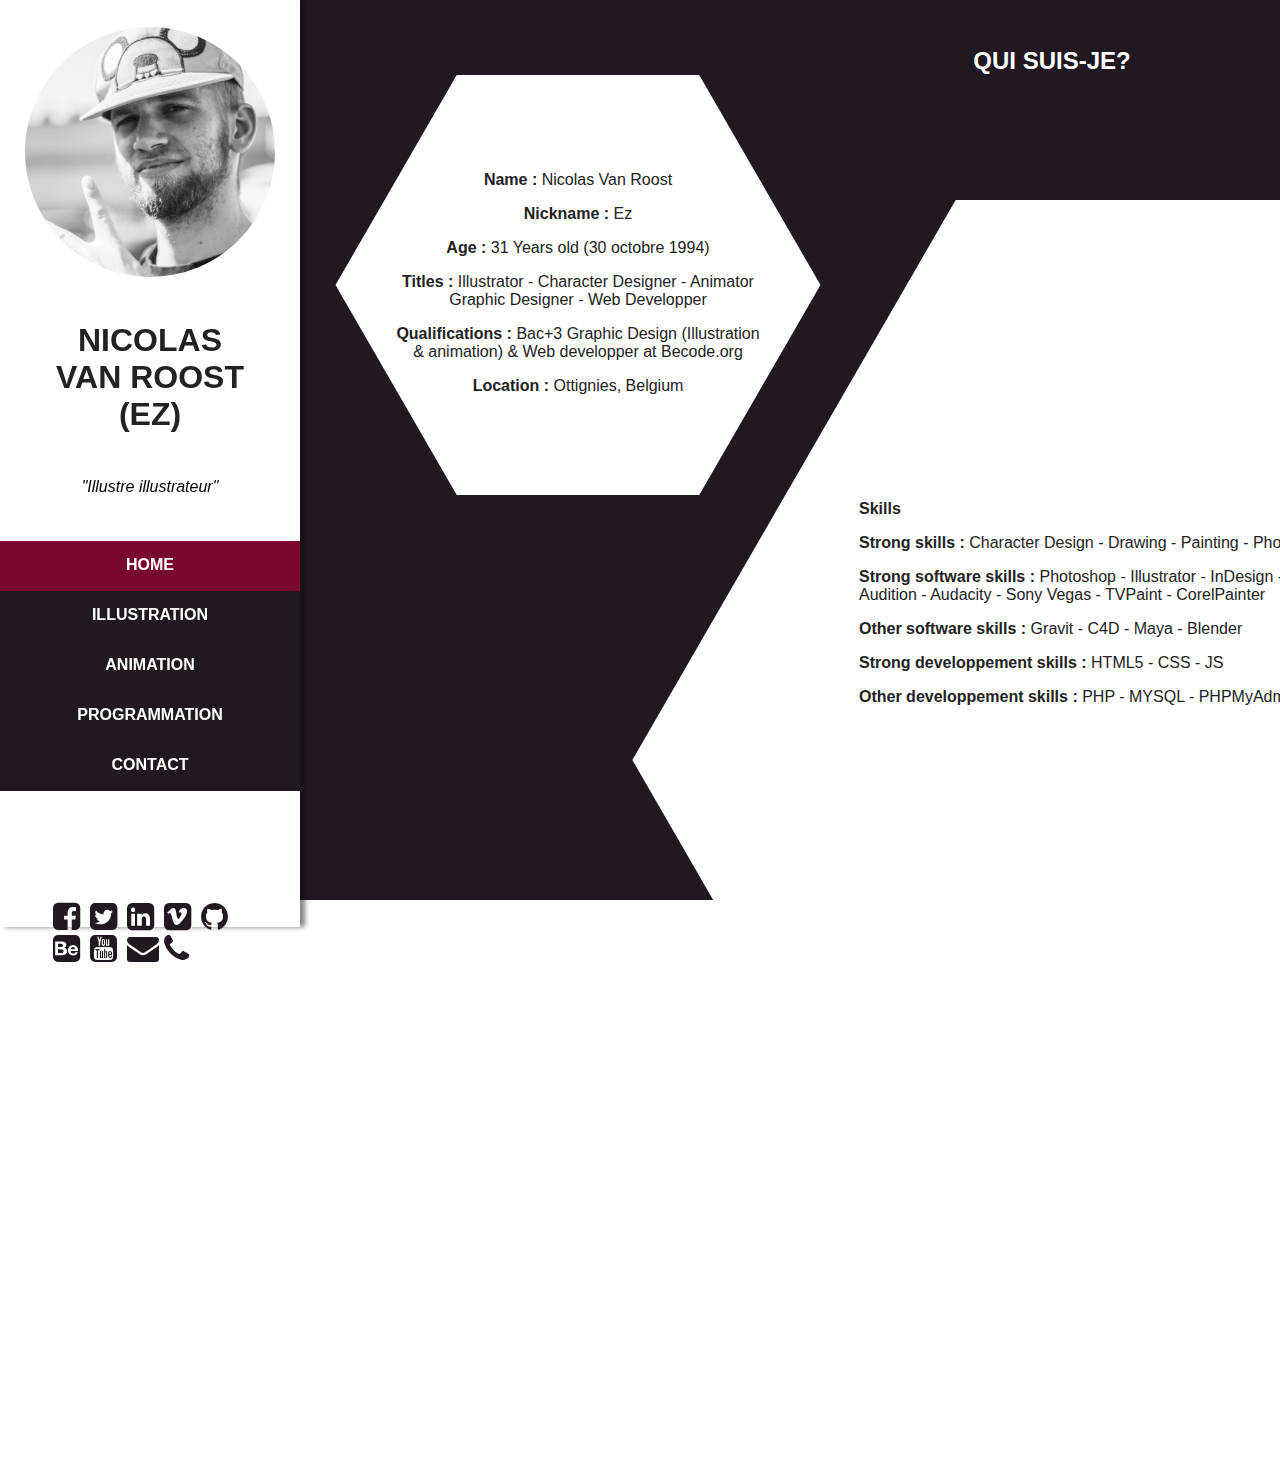
==== commit c1450c9d: "2.5.3 offline image" ====
--- a/index.html
+++ b/index.html
@@ -1070,7 +1070,16 @@
     <script src="./upup.min.js"></script>
     <script>
       UpUp.start({
-        'content-url': './offline.html'
+        'content-url': 'offline.html',
+        'assets': [                 // define additional assets needed while offline:
+          './img/min/sylvanas.webp',
+          './img/min/eiva2.webp',
+          './img/min/valentineslily.webp',
+          './img/min/witchie.webp',
+          './img/min/Angie.webp',
+          './img/min/champi.webp',
+          './img/min/chibimei.webp',
+        ]
       });
     </script>
   </body>
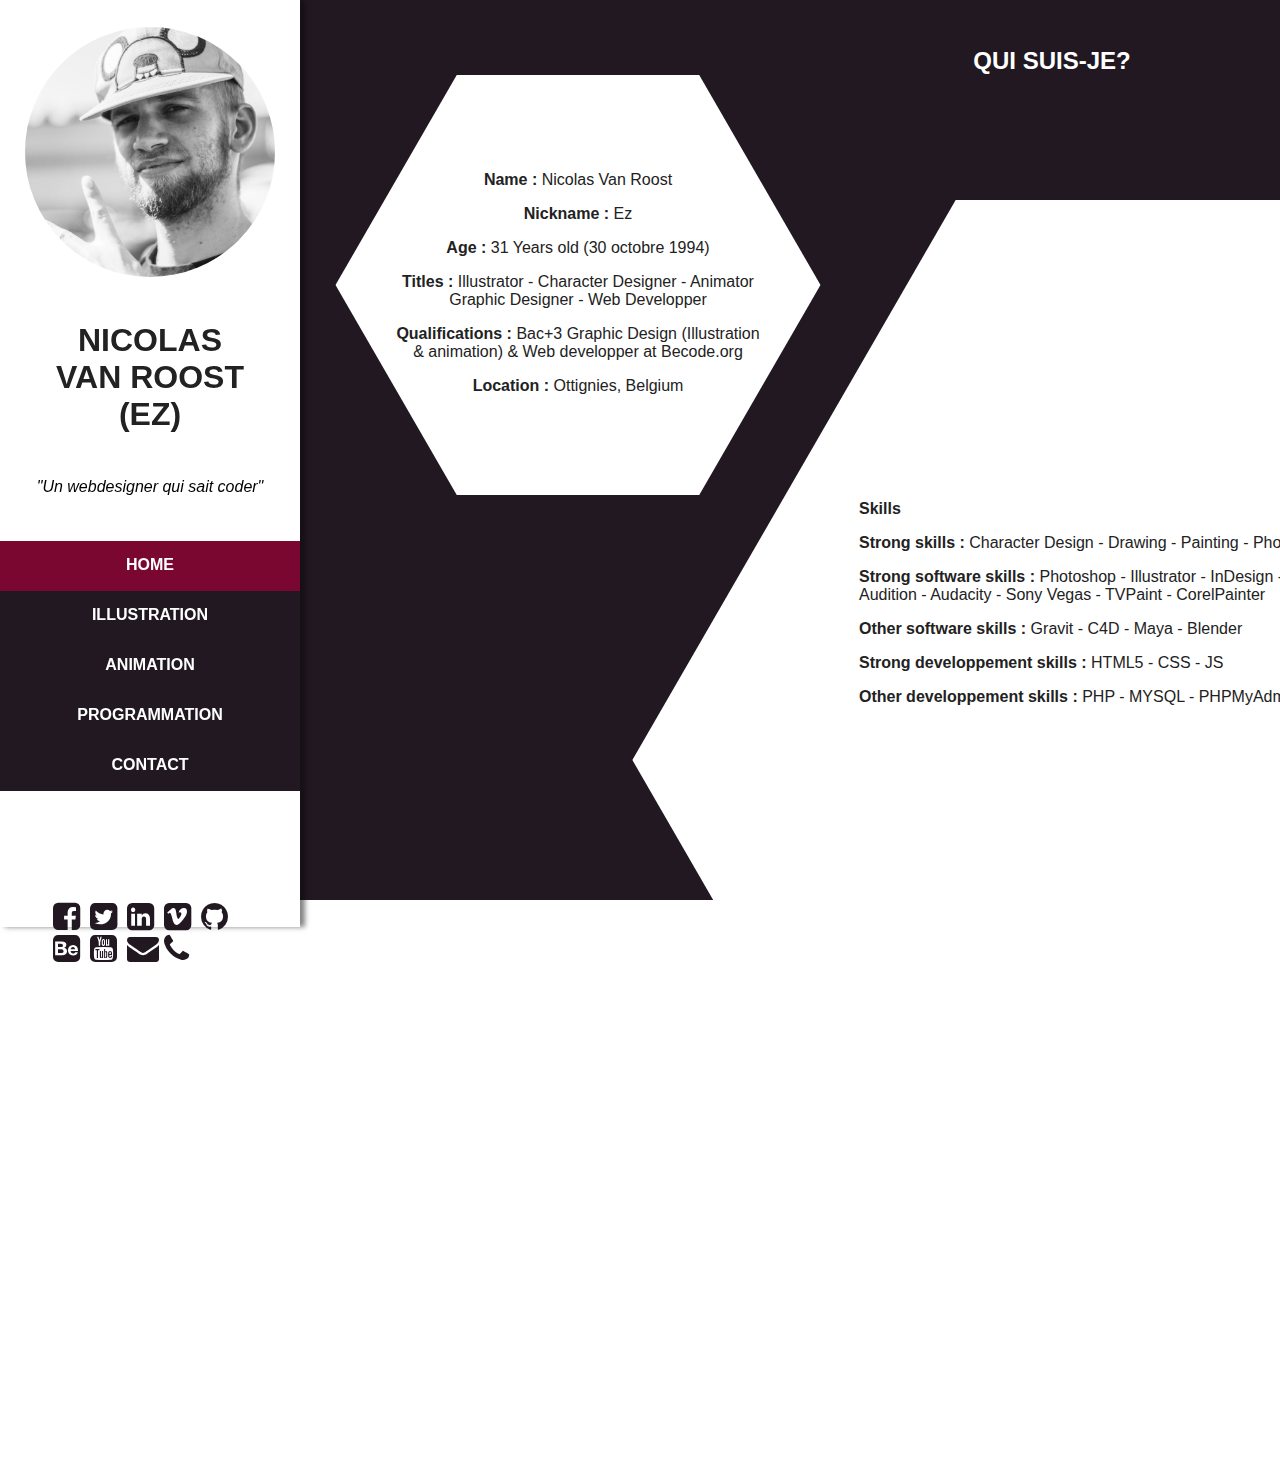
==== commit d5e0cbc6: "test optimisation" ====
--- a/index.html
+++ b/index.html
@@ -1061,16 +1061,16 @@
 
       </section>
     </main>
-    <script src="./scroll.js"></script>
-    <script src="./modal.js"></script>
-    <script src="./select.js"></script>
-    <script src="./highlight.js"></script>
-    <script src="./updateage.js"></script>
-    <script src="./catchphrase.js"></script>
+    <script src="./js/scroll.js"></script>
+    <script src="./js/modal.js"></script>
+    <script src="./js/select.js"></script>
+    <script src="./js/highlight.js"></script>
+    <script src="./js/updateage.js"></script>
+    <script src="./js/catchphrase.js"></script>
     <script src="./upup.min.js"></script>
     <script>
       UpUp.start({
-        'content-url': 'offline.html',
+        'content-url': './offline.html',
         'assets': [                 // define additional assets needed while offline:
           './img/min/sylvanas.webp',
           './img/min/eiva2.webp',
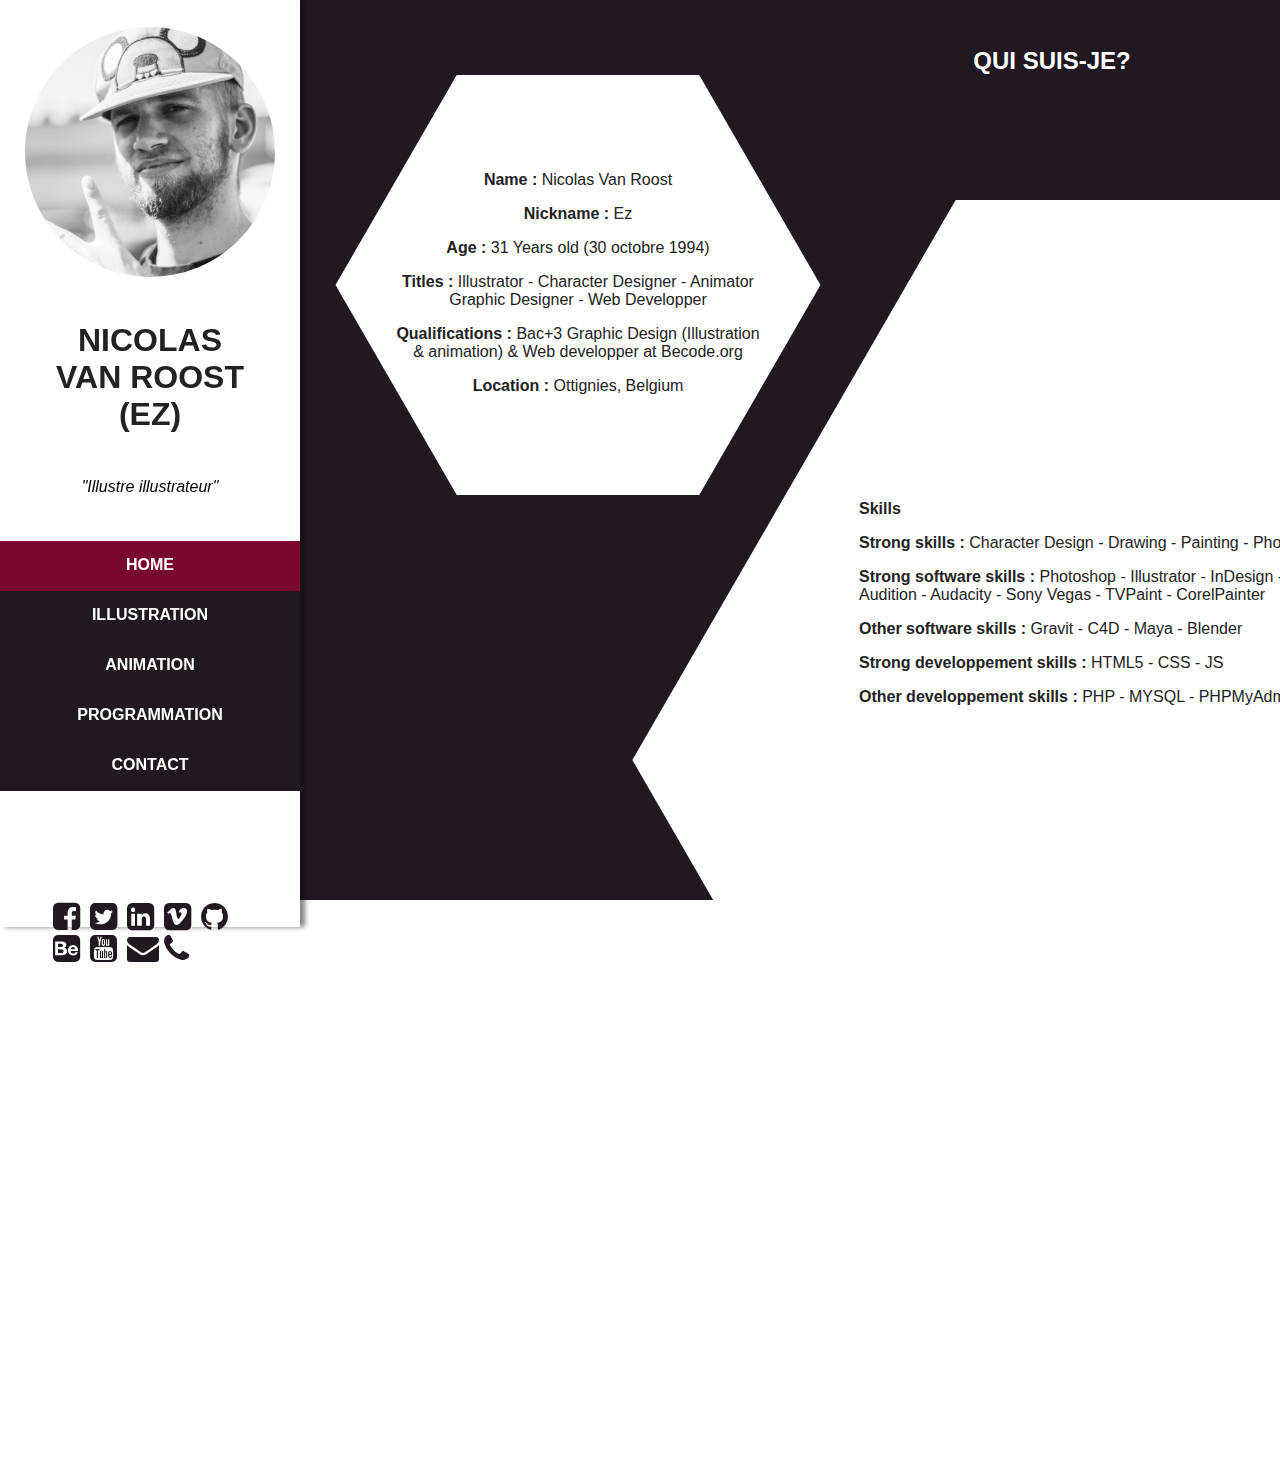
==== commit 0b8e241a: "prout" ====
--- a/index.html
+++ b/index.html
@@ -1072,13 +1072,13 @@
       UpUp.start({
         'content-url': './offline.html',
         'assets': [                 // define additional assets needed while offline:
-          './img/min/sylvanas.webp',
-          './img/min/eiva2.webp',
-          './img/min/valentineslily.webp',
-          './img/min/witchie.webp',
-          './img/min/Angie.webp',
-          './img/min/champi.webp',
-          './img/min/chibimei.webp',
+          'https://ezaaii.github.io/Portfolio/img/illus/min/sylvanas.webp',
+          'https://ezaaii.github.io/Portfolio/img/illus/img/min/eiva2.webp',
+          'https://ezaaii.github.io/Portfolio/img/illus/img/min/valentineslily.webp',
+          'https://ezaaii.github.io/Portfolio/img/illus/img/min/witchie.webp',
+          'https://ezaaii.github.io/Portfolio/img/illus/img/min/Angie.webp',
+          'https://ezaaii.github.io/Portfolio/img/illus/img/min/champi.webp',
+          'https://ezaaii.github.io/Portfolio/img/illus/img/min/chibimei.webp',
         ]
       });
     </script>
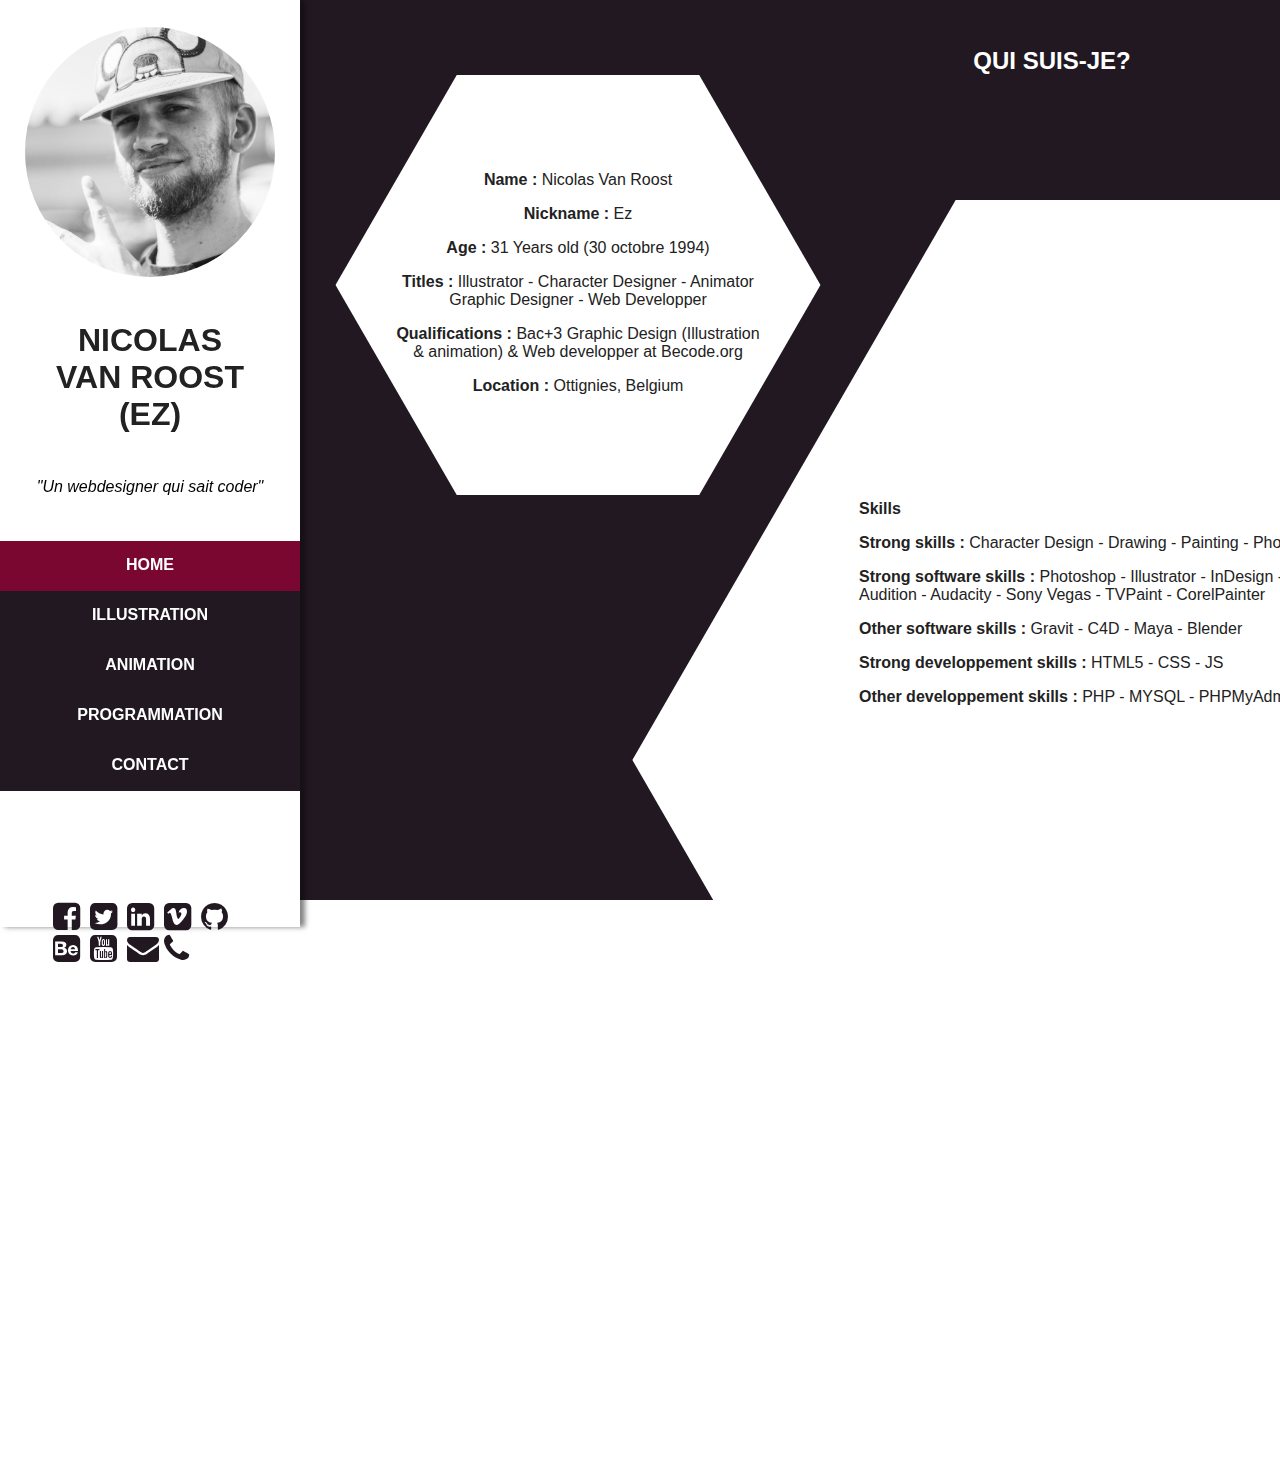
==== commit 96cb4a04: "mais prouteuh!" ====
--- a/index.html
+++ b/index.html
@@ -1071,15 +1071,6 @@
     <script>
       UpUp.start({
         'content-url': './offline.html',
-        'assets': [                 // define additional assets needed while offline:
-          'https://ezaaii.github.io/Portfolio/img/illus/min/sylvanas.webp',
-          'https://ezaaii.github.io/Portfolio/img/illus/img/min/eiva2.webp',
-          'https://ezaaii.github.io/Portfolio/img/illus/img/min/valentineslily.webp',
-          'https://ezaaii.github.io/Portfolio/img/illus/img/min/witchie.webp',
-          'https://ezaaii.github.io/Portfolio/img/illus/img/min/Angie.webp',
-          'https://ezaaii.github.io/Portfolio/img/illus/img/min/champi.webp',
-          'https://ezaaii.github.io/Portfolio/img/illus/img/min/chibimei.webp',
-        ]
       });
     </script>
   </body>
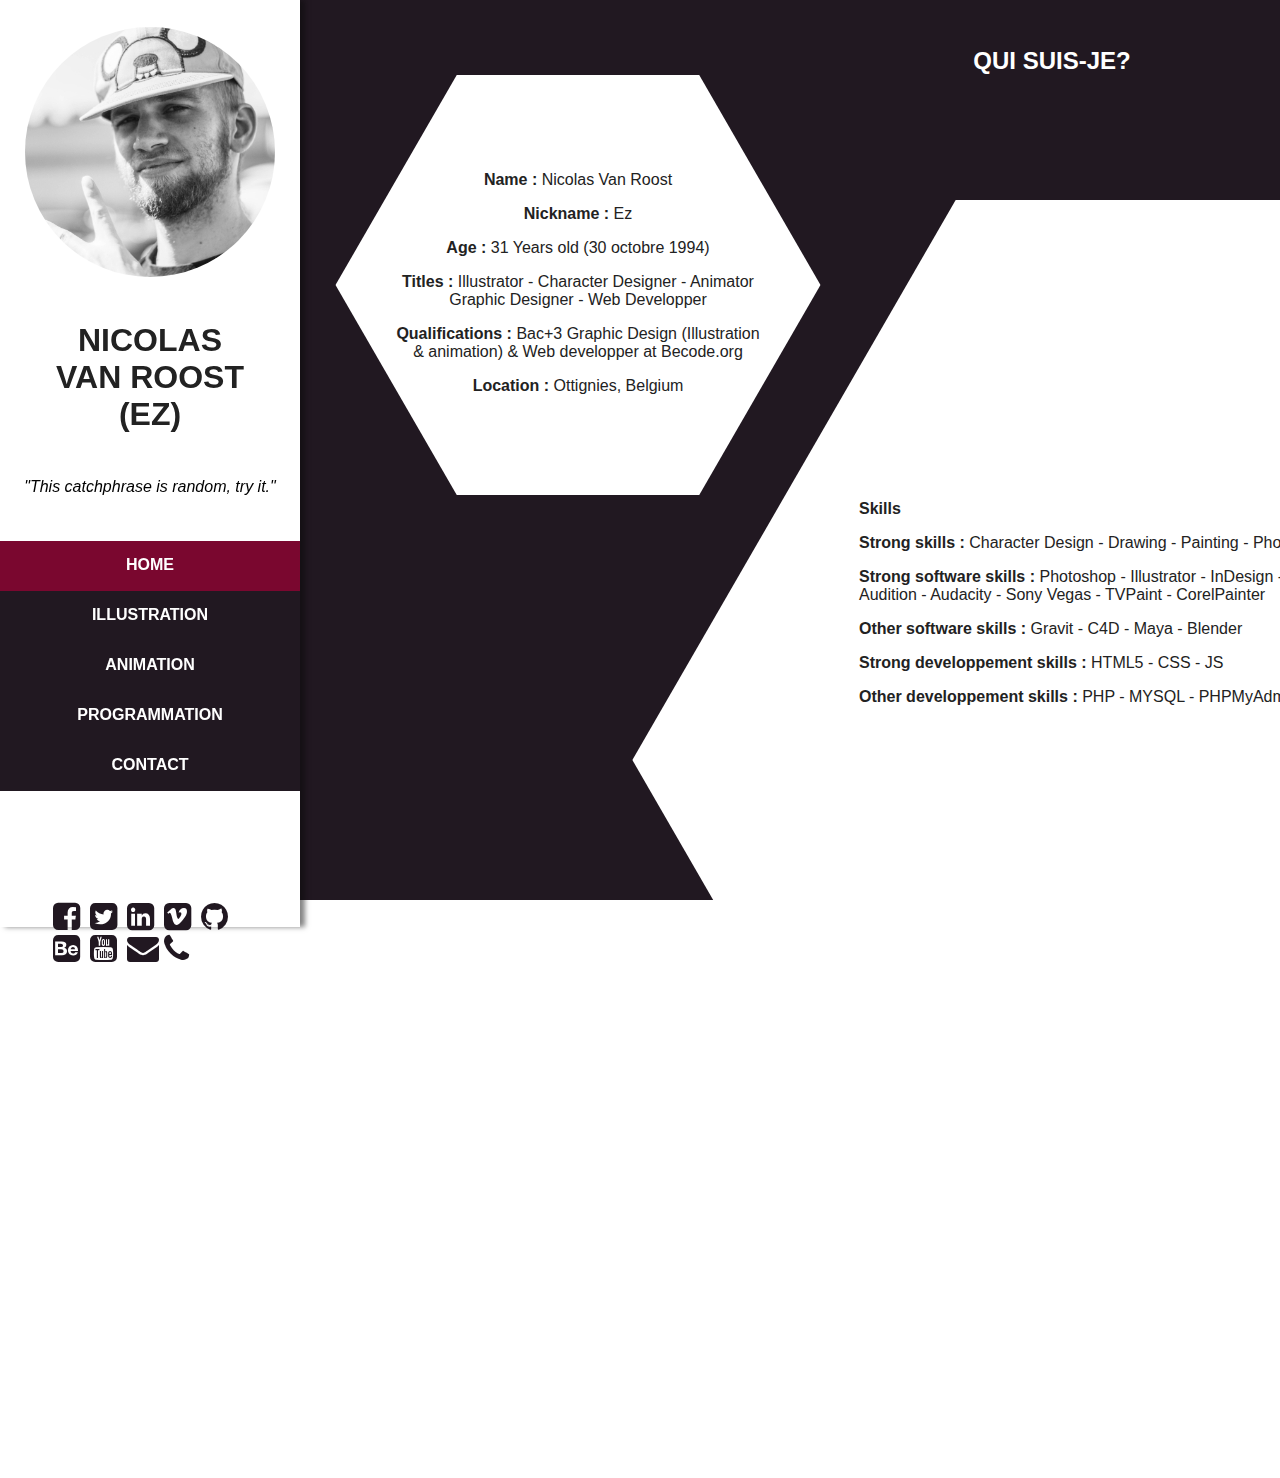
==== commit 9d2306a6: "toujourpa?" ====
--- a/index.html
+++ b/index.html
@@ -117,7 +117,7 @@
                             <h4>Character Design</h4>
                             <p>Here are my character designs.</p>
                           </div>
-                          <img src="./img/illus/min/Angie.webp"/>
+                          <img src="https://ezaaii.github.io/Portfolio/img/illus/min/Angie.webp"/>
                         </div>
                       </div>
                     </div>
@@ -130,7 +130,7 @@
                             <h4>Witchies</h4>
                             <p>I love to draw witchies.</p>
                           </div>
-                          <img src="./img/illus/min/champi.webp"/>
+                          <img src="https://ezaaii.github.io/Portfolio/img/illus/min/champi.webp"/>
                         </div>
                       </div>
                     </div>
@@ -145,7 +145,7 @@
                             <h4>Overwatch</h4>
                             <p>Drawings from my favorite game</p>
                           </div>
-                          <img src="./img/illus/min/chibimei.webp"/>
+                          <img src="https://ezaaii.github.io/Portfolio/img/illus/min/chibimei.webp"/>
                         </div>
                       </div>
                     </div>
@@ -158,7 +158,7 @@
                             <h4>Lily</h4>
                             <p>Here is my main Official Character : Lily.</p>
                           </div>
-                          <img src="./img/illus/min/valentineslily.webp"/>
+                          <img src="https://ezaaii.github.io/Portfolio/img/illus/min/valentineslily.webp"/>
                         </div>
                       </div>
                     </div>
@@ -171,7 +171,7 @@
                             <h4>Fan arts</h4>
                             <p>Some fan arts from various Licences.</p>
                           </div>
-                          <img src="./img/illus/min/sylvanas.webp"/>
+                          <img src="https://ezaaii.github.io/Portfolio/img/illus/min/sylvanas.webp"/>
                         </div>
                       </div>
                     </div>
@@ -186,7 +186,7 @@
                             <h4>Commissions</h4>
                             <p>Here are the drawings I made for people.</p>
                           </div>
-                          <img src="./img/illus/min/eiva2.webp"/>
+                          <img src="https://ezaaii.github.io/Portfolio/img/illus/min/eiva2.webp"/>
                         </div>
                       </div>
                     </div>
@@ -199,7 +199,7 @@
                             <h4>Designs</h4>
                             <p>Sometimes I make designs.</p>
                           </div>
-                          <img src="./img/illus/min/lol.webp"/>
+                          <img src="https://ezaaii.github.io/Portfolio/img/illus/min/lol.webp"/>
                         </div>
                       </div>
                     </div>
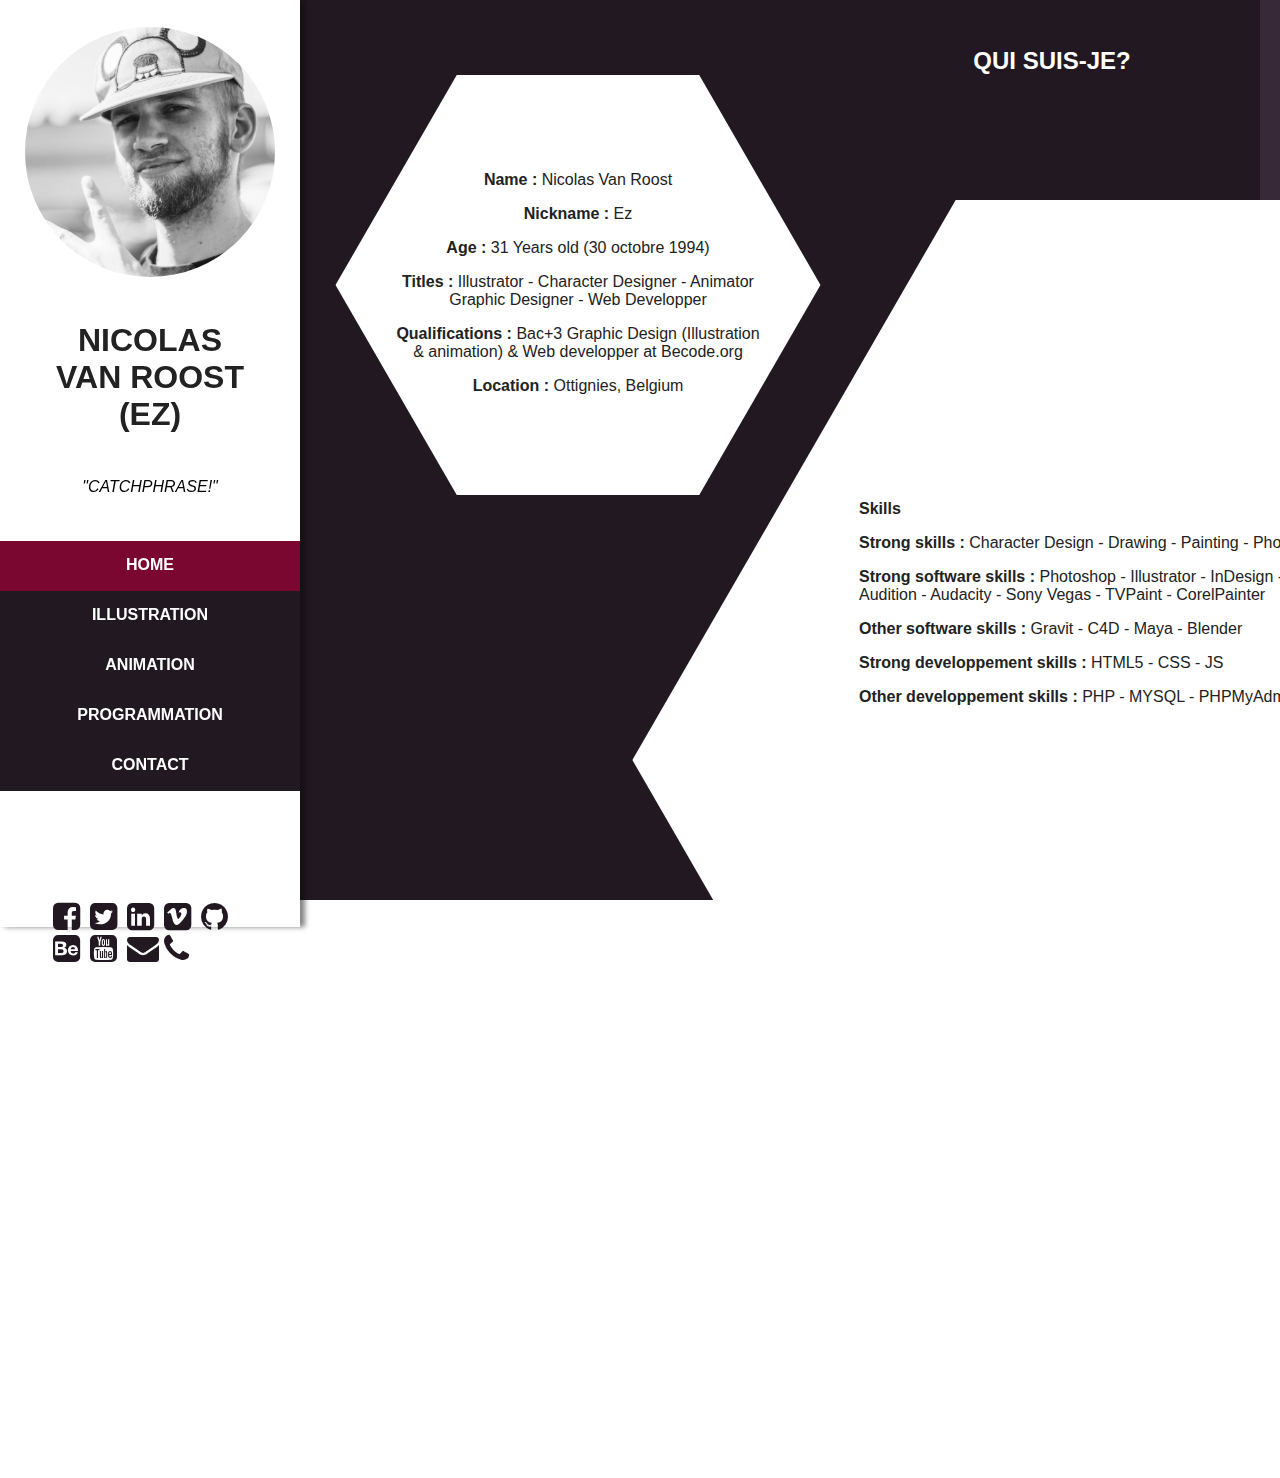
==== commit c51363e2: "Aaaaaaaaaaa" ====
--- a/index.html
+++ b/index.html
@@ -1052,7 +1052,7 @@
         <!-- ANIM -->
         <div class="modal" id="anim1modal"><div class="H_box"><div class="exit_button exanim"><i class="fa fa-times fa-2x" aria-hidden="true"></i></div><div class="H_pics"><img src="./img/anim/tropgros.webp"/><!--<iframe src="https://player.vimeo.com/video/181405424" width="1036" height="781" frameborder="0" style="margin-top:-10vh;" webkitallowfullscreen mozallowfullscreen allowfullscreen></iframe>--></div><div class="H_desc"><h3>Trop gros...</h3><p>This is my end of studies Animation thesis. I had some complications with the story but i'm still proud of my animation. In my opinion, I just needed more time, more help and work the compositions a bit more.</p></div></div><div class="close"></div></div>
         <div class="modal" id="anim2modal"><div class="H_box"><div class="exit_button exanim"><i class="fa fa-times fa-2x" aria-hidden="true"></i></div><div class="H_pics"><img src="./img/anim/project.webp"/></div><div class="H_desc"><h3>Quest's quest</h3><p>It's still a future project I want to make. The story would start in a VideoGame where people play to be the best guild. The protagonist is new in the game, but has already played a lot of games before. But she can't get first rank alone, she needs a guild and most importantly, teammates as good as her. The problem is that nobody is perfect and most importantly, nobody wants to be doubled. How will she climb the guild ladder? (I dunno lol, still need to finish the writing...)</p></div></div><div class="close"></div></div>
-        <div class="modal" id="anim3modal"><div class="H_box"><div class="exit_button exanim"><i class="fa fa-times fa-2x" aria-hidden="true"></i></div><div class="H_pics"><!--<iframe src="https://player.vimeo.com/video/221498992" width="1036" height="781" frameborder="0" style="margin-top:-10vh;" webkitallowfullscreen mozallowfullscreen allowfullscreen></iframe>--></div><div class="H_desc"><h3>Test Rigging</h3><p>This is a test rigging of a puppet on AfterEffect</p></div></div><div class="close"></div></div> -->
+        <div class="modal" id="anim3modal"><div class="H_box"><div class="exit_button exanim"><i class="fa fa-times fa-2x" aria-hidden="true"></i></div><div class="H_pics"><!--<iframe src="https://player.vimeo.com/video/221498992" width="1036" height="781" frameborder="0" style="margin-top:-10vh;" webkitallowfullscreen mozallowfullscreen allowfullscreen></iframe>--></div><div class="H_desc"><h3>Test Rigging</h3><p>This is a test rigging of a puppet on AfterEffect</p></div></div><div class="close"></div></div>
         <div class="modal" id="anim4modal"><div class="H_box"><div class="exit_button exanim"><i class="fa fa-times fa-2x" aria-hidden="true"></i></div><div class="H_pics"><!--<iframe src="https://player.vimeo.com/video/221499301" width="1036" height="781" frameborder="0" style="margin-top:-10vh;" webkitallowfullscreen mozallowfullscreen allowfullscreen></iframe><iframe src="https://player.vimeo.com/video/221499490" width="1036" height="781" frameborder="0" style="margin-top:-10vh;" webkitallowfullscreen mozallowfullscreen allowfullscreen></iframe>--></div><div class="H_desc"><h3>Intro/Outro NoteCampus©</h3><p>This This is the intro and outro I realised for the startup NoteCampus©</p></div></div><div class="close"></div></div>
         <div class="modal" id="anim5modal"><div class="H_box"><div class="exit_button exanim"><i class="fa fa-times fa-2x" aria-hidden="true"></i></div><div class="H_pics"><!--<iframe src="https://player.vimeo.com/video/221499479" width="1036" height="781" frameborder="0" style="margin-top:-10vh;" webkitallowfullscreen mozallowfullscreen allowfullscreen></iframe>--></div><div class="H_desc"><h3>Test Pub NoteCampus©</h3><p>Test de publicité pour NoteCampus©</p></div></div><div class="close"></div></div>
         <!-- CODE -->
--- a/main.css
+++ b/main.css
@@ -140,7 +140,7 @@
   margin-left: 300px;
   background-color: #DDD;
   height: 100%;
-  width: 3000px;
+  width: inherit;
 }
 /* .bgi{
   background-image: url(./img/illus/mercy.jpg);
@@ -208,8 +208,6 @@
 #illu .content .images,#anim .content .images,#code .content .images{
   /* background-color: rgba(20,20,20,0.5); */
   margin:0 auto;
-  height: inherit;
-  width: inherit;
   padding-top: 10px;
 }
 #select{
@@ -793,7 +791,7 @@
     height: 34px;
     box-shadow: none;
   }
-  nav .navcontent{
+  /* nav .navcontent{
     position: static;
     display: flex;
     flex-direction: row;
@@ -839,9 +837,14 @@
   }
   .linksnav{
     display: none;
-  }
-  main {
+  } */
+  body {
+    overflow-y: hidden;
+    max-height: 812px;
+  }
+  main{
     margin-left: 0px;
+    margin-bottom:-1000px;
   }
   #home{
     display: block;
@@ -851,28 +854,39 @@
     padding-top: 0vh;
     margin-bottom: 8vh;
     height: inherit;
-    background-color: rgba(0,0,0,0);
+    width: inherit;
+  }
+  #home .content{
+    padding: 0;
+    width: 828px;
   }
   #home .content p{
     display: block;
     margin: auto;
     width: 75%;
+    height: 812px;
   }
   #illu,#anim,#code{
     display: block;
     margin: auto;
     padding: 0;
-    padding-left: 1.5vh;
-    margin-top: -3vh;
-    margin-bottom: -3vh;
-    height: inherit;
+    height: 812px;
+    width: 828px;
+    overflow: hidden;
+  }
+  #anim,#code{
+    margin-left: -700px;
   }
   #illu h2,#anim h2,#code h2{
     margin-top: 5vh;
     margin-left: 12vh;
   }
   .content{
-    margin-left: 1vh;
+    padding-left: 50px;
+    width: 828px;
+  }
+  #select{
+    padding-left: 100px;
   }
   #contact .content{
     width: 75%;
@@ -880,12 +894,16 @@
   #contact{
     padding: 1vh;
     padding-left: 10vh;
+    height: 812px;
   }
   #illu{
   }
   #illu .content .images,#anim .content .images,#code .content .images{
     width: 100%;
   }
+  .select{
+    height: 812px;
+  }
   #contact h2, #contact p, #contact hr{
     margin-left: 3vh;
   }
@@ -902,17 +920,17 @@
     padding-left: 5vh;
   }
   .hex1span{
-    height: 315px;
-    width: 375px;
+    height: 236px;
+    width: 281px;
   }
   .hex2span{
-    height: 315px;
-    width: 375px;
+    height: 236px;
+    width: 281px;
   }
   .hex3span{
-    height: 255px;
-    width: 375px;
-    padding-top: 60px;
+    height: 191px;
+    width: 281px;
+    padding-top: 45px;
   }
   .cut{
     position: absolute;
@@ -922,17 +940,93 @@
     height:100%;
     overflow:hidden;
   }
+  .hex1{
+    display: block;
+    height: 210px;
+    width: 251px;
+    transform: rotate(60deg);
+    overflow: hidden;
+    margin: 0vh
+  }
+  .hex2{
+    display: block;
+    height: 210px;
+    width: 251px;
+    transform: rotate(60deg);
+    overflow: hidden;
+  }
+  .hex3{
+    display: block;
+    height: 210px;
+    width: 251px;
+    transform: rotate(240deg);
+    background-color: grey;
+    overflow: hidden;
+  }
+  .empty-hex1{
+    display: block;
+    height: 210px;
+    width: 251px;
+    transform: rotate(60deg);
+    overflow: hidden;
+    margin: 0vh
+  }
+  .empty-hex2{
+    display: block;
+    height: 210px;
+    width: 251px;
+    transform: rotate(60deg);
+    overflow: hidden;
+  }
+  .empty-hex3{
+    display: block;
+    height: 210px;
+    width: 251px;
+    transform: rotate(240deg);
+    background-color: grey;
+    overflow: hidden;
+  }
+  .empty2-hex3{
+    display: block;
+    height: 210px;
+    width: 251px;
+    transform: rotate(240deg);
+    background-color: grey;
+    overflow: hidden;
+  }
   .hex4{
-    height: 560px;
-    width: 670px;
+    height: 420px;
+    width: 502px;
   }
   .hex5{
-    height: 560px;
-    width: 670px;
+    height: 420px;
+    width: 502px;
   }
   .hex6{
-    height:460px;
-    width: 670px;
-    padding-top: 100px;
-  }
-}
+    height:390px;
+    width: 502px;
+    padding-top: 20px;
+  }
+  .gridhex{
+    margin-left: -185px;
+  }
+  .hexagones1{
+    position: relative;
+    float: left;
+    padding-top: 110px;
+    min-width: 350px;
+    width: 380px;
+  }
+  .cut{
+    position: absolute;
+      top : 260px;
+      left: 250px;
+    width: 828px;
+    height:100%;
+    overflow:hidden;
+  }
+  .hex6 .txt{
+    margin-left: 100px;
+    margin-top: 50px;
+  }
+}
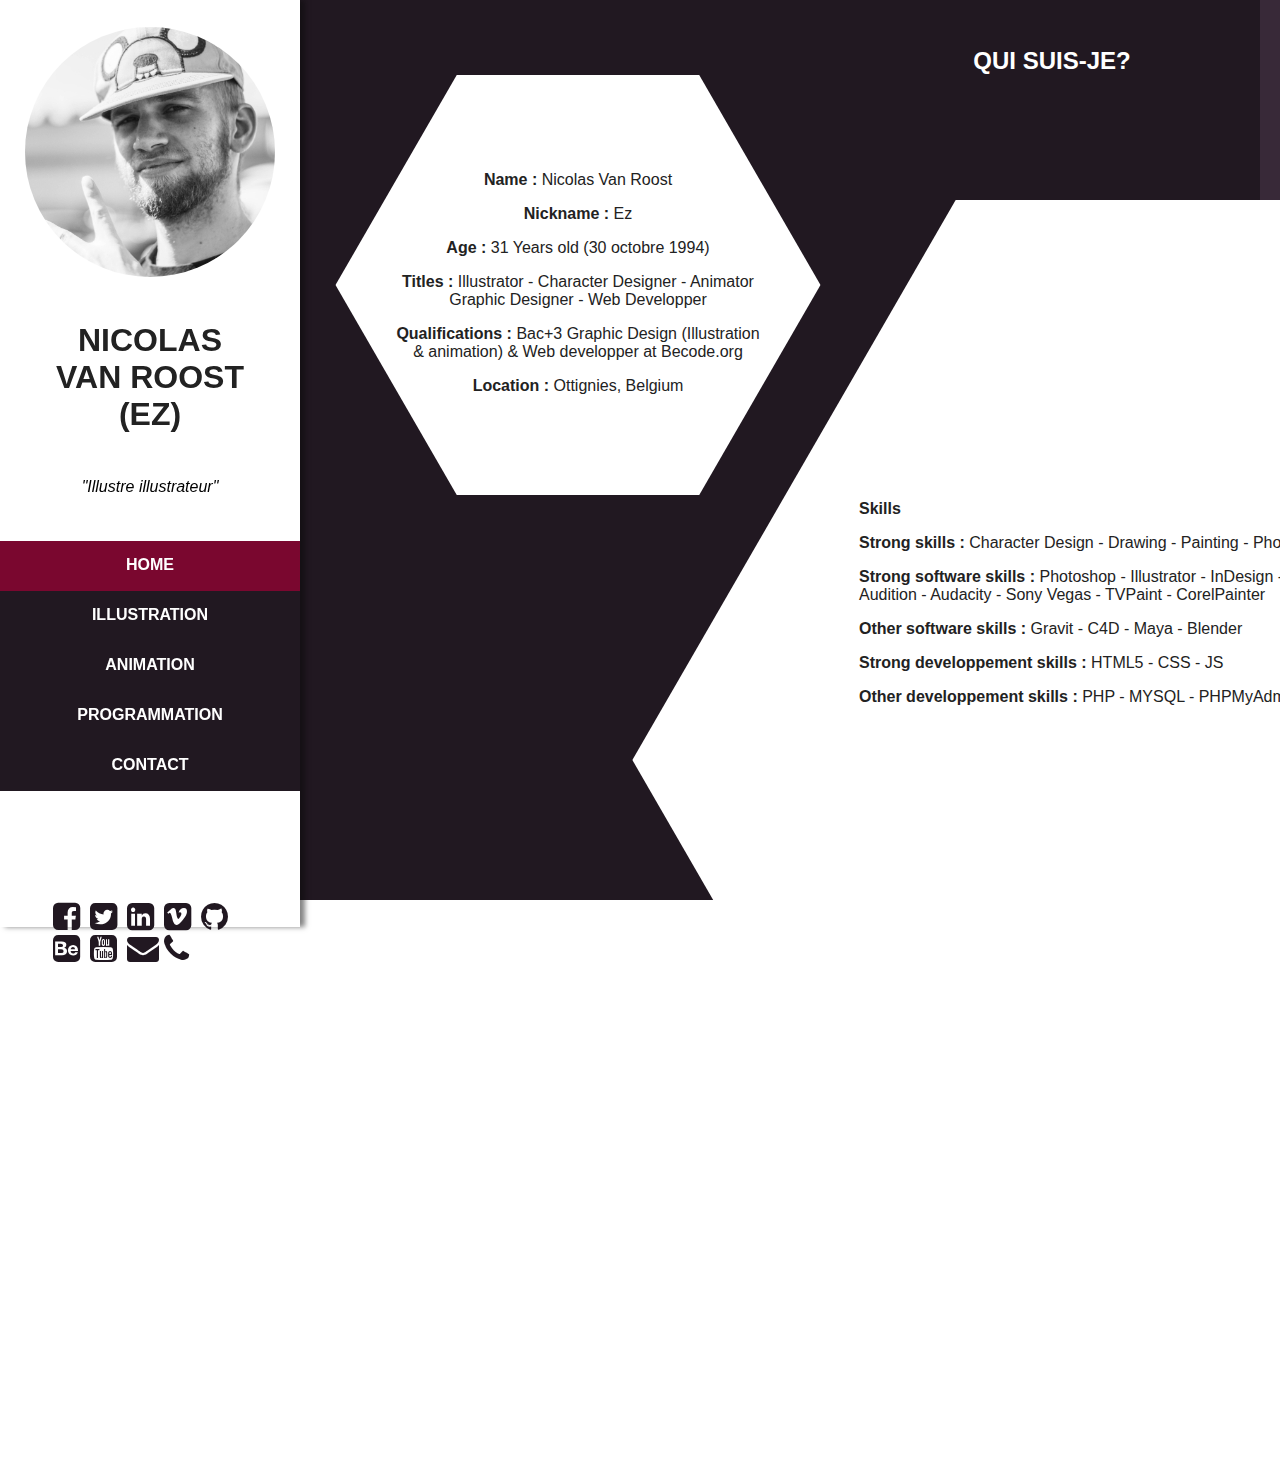
==== commit 2014b7ce: "Update v2.6.0 Responsive finished" ====
--- a/index.html
+++ b/index.html
@@ -117,7 +117,7 @@
                             <h4>Character Design</h4>
                             <p>Here are my character designs.</p>
                           </div>
-                          <img src="https://ezaaii.github.io/Portfolio/img/illus/min/Angie.webp"/>
+                          <img src="https://ezaaii.github.io/Portfolio/img/illus/min/Angie.webp" alt="Illustration Angie"/>
                         </div>
                       </div>
                     </div>
@@ -130,7 +130,7 @@
                             <h4>Witchies</h4>
                             <p>I love to draw witchies.</p>
                           </div>
-                          <img src="https://ezaaii.github.io/Portfolio/img/illus/min/champi.webp"/>
+                          <img src="https://ezaaii.github.io/Portfolio/img/illus/min/champi.webp"  alt="Illustration Witchie"/>
                         </div>
                       </div>
                     </div>
@@ -145,7 +145,7 @@
                             <h4>Overwatch</h4>
                             <p>Drawings from my favorite game</p>
                           </div>
-                          <img src="https://ezaaii.github.io/Portfolio/img/illus/min/chibimei.webp"/>
+                          <img src="https://ezaaii.github.io/Portfolio/img/illus/min/chibimei.webp" alt="Illustration Overwatch"/>
                         </div>
                       </div>
                     </div>
@@ -158,7 +158,7 @@
                             <h4>Lily</h4>
                             <p>Here is my main Official Character : Lily.</p>
                           </div>
-                          <img src="https://ezaaii.github.io/Portfolio/img/illus/min/valentineslily.webp"/>
+                          <img src="https://ezaaii.github.io/Portfolio/img/illus/min/valentineslily.webp" alt="Illu Lily"/>
                         </div>
                       </div>
                     </div>
@@ -171,7 +171,7 @@
                             <h4>Fan arts</h4>
                             <p>Some fan arts from various Licences.</p>
                           </div>
-                          <img src="https://ezaaii.github.io/Portfolio/img/illus/min/sylvanas.webp"/>
+                          <img src="https://ezaaii.github.io/Portfolio/img/illus/min/sylvanas.webp" alt="Illu Sylvanas"/>
                         </div>
                       </div>
                     </div>
@@ -186,7 +186,7 @@
                             <h4>Commissions</h4>
                             <p>Here are the drawings I made for people.</p>
                           </div>
-                          <img src="https://ezaaii.github.io/Portfolio/img/illus/min/eiva2.webp"/>
+                          <img src="https://ezaaii.github.io/Portfolio/img/illus/min/eiva2.webp" alt="Illu Commissions"/>
                         </div>
                       </div>
                     </div>
@@ -199,7 +199,7 @@
                             <h4>Designs</h4>
                             <p>Sometimes I make designs.</p>
                           </div>
-                          <img src="https://ezaaii.github.io/Portfolio/img/illus/min/lol.webp"/>
+                          <img src="https://ezaaii.github.io/Portfolio/img/illus/min/lol.webp" alt="Illu Designs"/>
                         </div>
                       </div>
                     </div>
@@ -216,7 +216,7 @@
                             <h4>Angie</h4>
                             <p>Character : Angie, magical girl.</p>
                           </div>
-                          <img src="./img/illus/min/Angie.webp"/>
+                          <img src="./img/illus/min/Angie.webp" alt="Illu Angie"/>
                         </div>
                       </div>
                     </div>
@@ -229,7 +229,7 @@
                             <h4>Witchie</h4>
                             <p>Character design : Witchie.</p>
                           </div>
-                          <img src="./img/illus/min/witchie.webp"/>
+                          <img src="./img/illus/min/witchie.webp" alt="Illu Witchie"/>
                         </div>
                       </div>
                     </div>
@@ -244,7 +244,7 @@
                             <h4>The squad</h4>
                             <p>Jenna - Lily - Kallie</p>
                           </div>
-                          <img src="./img/illus/min/group.webp"/>
+                          <img src="./img/illus/min/group.webp" alt="Illus Jenna Lily Kallie"/>
                         </div>
                       </div>
                     </div>
@@ -257,7 +257,7 @@
                             <h4>Jenna</h4>
                             <p>Character design : Jenna, la berserker.</p>
                           </div>
-                          <img src="./img/illus/min/Jenna.webp"/>
+                          <img src="./img/illus/min/Jenna.webp" alt="Illus Jenna"/>
                         </div>
                       </div>
                     </div>
@@ -270,7 +270,7 @@
                             <h4>Kallie</h4>
                             <p>Character design : Kallie, la mage.</p>
                           </div>
-                          <img src="./img/illus/min/Kallie.webp"/>
+                          <img src="./img/illus/min/Kallie.webp" alt="Illus Kallie"/>
                         </div>
                       </div>
                     </div>
@@ -300,7 +300,7 @@
                             <h4>Lily Valentine</h4>
                             <p>Design de Lily version st-Valentin.</p>
                           </div>
-                          <img src="./img/illus/min/valentineslily.webp"/>
+                          <img src="./img/illus/min/valentineslily.webp" alt="Illu Valentine's day"/>
                         </div>
                       </div>
                     </div>
@@ -313,7 +313,7 @@
                             <h4>Chibi Lily</h4>
                             <p>Version Chibi de Lily.</p>
                           </div>
-                          <img src="./img/illus/min/chibilily.webp"/>
+                          <img src="./img/illus/min/chibilily.webp" alt="Illu chibi lily"/>
                         </div>
                       </div>
                     </div>
@@ -328,7 +328,7 @@
                             <h4>Lily in fall</h4>
                             <p>Design de Lily version automnale.</p>
                           </div>
-                          <img src="./img/illus/min/lilyfall.webp"/>
+                          <img src="./img/illus/min/lilyfall.webp" alt="Lily fall"/>
                         </div>
                       </div>
                     </div>
@@ -341,7 +341,7 @@
                             <h4>Christmassy Lily (2017)</h4>
                             <p>Lily version Noël.</p>
                           </div>
-                          <img src="./img/illus/min/lilynoel.webp"/>
+                          <img src="./img/illus/min/lilynoel.webp" alt="Lily christmas 2"/>
                         </div>
                       </div>
                     </div>
@@ -354,7 +354,7 @@
                             <h4>Lily Hyperion</h4>
                             <p>Outfit d'Hyperion, <br/>inspiré des jeux Borderlands.</p>
                           </div>
-                          <img src="./img/illus/min/lilyhyperion.webp"/>
+                          <img src="./img/illus/min/lilyhyperion.webp" alt="Lily Hyperion"/>
                         </div>
                       </div>
                     </div>
@@ -369,7 +369,7 @@
                             <h4>Portrait - Lily</h4>
                             <p>Petit portrait de mon perso.</p>
                           </div>
-                          <img src="./img/illus/min/lilyport.webp"/>
+                          <img src="./img/illus/min/lilyport.webp" alt="Lily portrait"/>
                         </div>
                       </div>
                     </div>
@@ -382,7 +382,7 @@
                             <h4>Pixelart : Lily</h4>
                             <p>Pixelart de mon perso</p>
                           </div>
-                          <img src="./img/illus/min/pixel.webp"/>
+                          <img src="./img/illus/min/pixel.webp" alt="Lily Pixelart"/>
                         </div>
                       </div>
                     </div>
@@ -397,7 +397,7 @@
                             <h4>Lily Noel (2017)</h4>
                             <p>Lily version Noël 2017.</p>
                           </div>
-                          <img src="./img/illus/min/lilychristmas.webp"/>
+                          <img src="./img/illus/min/lilychristmas.webp" alt="lily christmas"/>
                         </div>
                       </div>
                     </div>
@@ -410,7 +410,7 @@
                             <h4>Lily's Pokemons</h4>
                             <p>Lily et son équipe de Pokémons</p>
                           </div>
-                          <img src="./img/illus/min/pokelily.webp"/>
+                          <img src="./img/illus/min/pokelily.webp" alt="Lily pokemon"/>
                         </div>
                       </div>
                     </div>
@@ -423,7 +423,7 @@
                             <h4>Lily is drawing</h4>
                             <p>dessin random de Lily.</p>
                           </div>
-                          <img src="./img/illus/min/lilydrawing.webp"/>
+                          <img src="./img/illus/min/lilydrawing.webp" alt="Lily is drawing"/>
                         </div>
                       </div>
                     </div>
@@ -438,7 +438,7 @@
                             <h4>Winter Lily</h4>
                             <p>Outfit pour Lily, version hivernale.</p>
                           </div>
-                          <img src="./img/illus/min/winterlily.webp"/>
+                          <img src="./img/illus/min/winterlily.webp" alt="Lily winter"/>
                         </div>
                       </div>
                     </div>
@@ -456,7 +456,7 @@
                             <h4>Mushroom witch</h4>
                             <p>Sorcière champignon.</p>
                           </div>
-                          <img src="./img/illus/min/champi.webp"/>
+                          <img src="./img/illus/min/champi.webp" alt="champi witch"/>
                         </div>
                       </div>
                     </div>
@@ -469,7 +469,7 @@
                             <h4>Witchie</h4>
                             <p>Perso : Witchie.</p>
                           </div>
-                          <img src="./img/illus/min/witchie2.webp"/>
+                          <img src="./img/illus/min/witchie2.webp" alt="witchie"/>
                         </div>
                       </div>
                     </div>
@@ -504,7 +504,7 @@
                             <h4>Chibi Mei</h4>
                             <p>Mei version Chibi</p>
                           </div>
-                          <img src="./img/illus/min/chibimei.webp"/>
+                          <img src="./img/illus/min/chibimei.webp" alt="chibi mei"/>
                         </div>
                       </div>
                     </div>
@@ -517,7 +517,7 @@
                             <h4>Chibi Moira</h4>
                             <p>Moira version Chibi</p>
                           </div>
-                          <img src="./img/illus/min/chibimoira.webp"/>
+                          <img src="./img/illus/min/chibimoira.webp" alt="chibi moira"/>
                         </div>
                       </div>
                     </div>
@@ -532,7 +532,7 @@
                             <h4>Chibi Lucio</h4>
                             <p>Lucio version Chibi</p>
                           </div>
-                          <img src="./img/illus/min/chibilucio.webp"/>
+                          <img src="./img/illus/min/chibilucio.webp" alt="chibi lucio"/>
                         </div>
                       </div>
                     </div>
@@ -545,7 +545,7 @@
                             <h4>Chibi Mercy</h4>
                             <p>Mercy version Chibi</p>
                           </div>
-                          <img src="./img/illus/min/mercychibi.webp"/>
+                          <img src="./img/illus/min/mercychibi.webp" alt="chibi mercy"/>
                         </div>
                       </div>
                     </div>
@@ -558,7 +558,7 @@
                             <h4>Black cat D.va</h4>
                             <p>Fanart de D.va du jeu Overwatch.</p>
                           </div>
-                          <img src="./img/illus/min/dvacat.webp"/>
+                          <img src="./img/illus/min/dvacat.webp"  alt="Dva cat"/>
                         </div>
                       </div>
                     </div>
@@ -573,7 +573,7 @@
                             <h4>Chibi Dva</h4>
                             <p>Dva version chibi.</p>
                           </div>
-                          <img src="./img/illus/min/chibidva.webp"/>
+                          <img src="./img/illus/min/chibidva.webp" alt="chibi dva"/>
                         </div>
                       </div>
                     </div>
@@ -586,7 +586,7 @@
                             <h4>Mercy</h4>
                             <p>Fanart de Mercy du jeu Overwatch.</p>
                           </div>
-                          <img src="./img/illus/min/mercy.webp"/>
+                          <img src="./img/illus/min/mercy.webp" alt="mercy 2"/>
                         </div>
                       </div>
                     </div>
@@ -601,7 +601,7 @@
                             <h4>Mercy</h4>
                             <p>Fanart de Mercy du jeu Overwatch</p>
                           </div>
-                          <img src="./img/illus/min/chibimercy.webp"/>
+                          <img src="./img/illus/min/chibimercy.webp" alt="mercy"/>
                         </div>
                       </div>
                     </div>
@@ -614,7 +614,7 @@
                             <h4>D.va</h4>
                             <p>Fanart de D.va du jeu Overwatch.</p>
                           </div>
-                          <img src="./img/illus/min/dva.webp"/>
+                          <img src="./img/illus/min/dva.webp" alt="dva"/>
                         </div>
                       </div>
                     </div>
@@ -636,7 +636,7 @@
                             <h4>Eiva (2018)</h4>
                             <p>Cadeau d'aniversaire pour Eiva</p>
                           </div>
-                          <img src="./img/illus/min/eiva2.webp"/>
+                          <img src="./img/illus/min/eiva2.webp" alt="eiva 2"/>
                         </div>
                       </div>
                     </div>
@@ -649,7 +649,7 @@
                             <h4>Elesis</h4>
                             <p>Fanart du cosplay d'Elesis <br/>par Drawmeacosplay.</p>
                           </div>
-                          <img src="./img/illus/min/drawme.webp"/>
+                          <img src="./img/illus/min/drawme.webp" alt="DrawMeACosplay"/>
                         </div>
                       </div>
                     </div>
@@ -664,7 +664,7 @@
                             <h4>Nama</h4>
                             <p>Fanart d'une amie (youtubeuse).</p>
                           </div>
-                          <img src="./img/illus/min/nama.webp" />
+                          <img src="./img/illus/min/nama.webp" alt="Namakemono" />
                         </div>
                       </div>
                     </div>
@@ -677,7 +677,7 @@
                             <h4>Keyboy</h4>
                             <p>Fanart de Keyori et Jaynee (youtubers).</p>
                           </div>
-                          <img src="./img/illus/min/hbkeyboy.webp" />
+                          <img src="./img/illus/min/hbkeyboy.webp" alt="keyori" />
                         </div>
                       </div>
                     </div>
@@ -690,7 +690,7 @@
                             <h4>Arcade team</h4>
                             <p>Projet arcade.</p>
                           </div>
-                          <img src="./img/illus/min/arcade.webp"/>
+                          <img src="./img/illus/min/arcade.webp" alt="arcade team"/>
                         </div>
                       </div>
                     </div>
@@ -705,7 +705,7 @@
                             <h4>DeeJayDee</h4>
                             <p>Projet pour une illu pour t-shirt</br> pour DeeJayDee (streamer).</p>
                           </div>
-                          <img src="./img/illus/min/djd.webp"/>
+                          <img src="./img/illus/min/djd.webp" alt="DeeJayDee"/>
                         </div>
                       </div>
                     </div>
@@ -718,7 +718,7 @@
                             <h4>Eiva</h4>
                             <p>Fanart du Character Design d'une amie.</p>
                           </div>
-                          <img src="./img/illus/min/eiva.webp" />
+                          <img src="./img/illus/min/eiva.webp" alt="eiva" />
                         </div>
                       </div>
                     </div>
@@ -744,7 +744,7 @@
                             <h4>Glitch/vaporwave design</h4>
                             <p>Design dans un style glitchwave.</p>
                           </div>
-                          <img src="./img/illus/min/lol.webp"/>
+                          <img src="./img/illus/min/lol.webp" alt="design"/>
                         </div>
                       </div>
                     </div>
@@ -780,7 +780,7 @@
                             <h4>Sylvanas</h4>
                             <p>Fanart de Sylvanas du jeu Warcraft.</p>
                           </div>
-                          <img src="./img/illus/min/sylvanas.webp"/>
+                          <img src="./img/illus/min/sylvanas.webp" alt="sylvanas"/>
                         </div>
                       </div>
                     </div>
@@ -793,7 +793,7 @@
                             <h4>Undertale</h4>
                             <p>Fanart du jeu Undertale.</p>
                           </div>
-                          <img src="./img/illus/min/undertale2.webp"/>
+                          <img src="./img/illus/min/undertale2.webp" alt="undertale"/>
                         </div>
                       </div>
                     </div>
@@ -808,7 +808,7 @@
                             <h4>Veigar</h4>
                             <p>Fanart de Veigar de League of Legends.</p>
                           </div>
-                          <img src="./img/illus/min/fab.webp"/>
+                          <img src="./img/illus/min/fab.webp" alt="veigar"/>
                         </div>
                       </div>
                     </div>
@@ -821,7 +821,7 @@
                             <h4>HearthStone</h4>
                             <p>Fanart du jeu HearthStone.</p>
                           </div>
-                          <img src="./img/illus/min/hs.webp"/>
+                          <img src="./img/illus/min/hs.webp" alt=HearthStone""/>
                         </div>
                       </div>
                     </div>
@@ -859,7 +859,7 @@
                         <h4>Trop gros</h4>
                         <p>Travail de fin d'études en Animation.</p>
                       </div>
-                      <img src="./img/anim/min/tropgros.webp"/>
+                      <img src="./img/anim/min/tropgros.webp" alt="trop gros"/>
                     </div>
                   </div>
                 </div>
@@ -872,7 +872,7 @@
                         <h4>Quest's quest</h4>
                         <p>Projet futur en cours de développement.</p>
                       </div>
-                      <img src="./img/anim/min/project.webp"/>
+                      <img src="./img/anim/min/project.webp" alt="Quest's Quest"/>
                     </div>
                   </div>
                 </div>
@@ -887,7 +887,7 @@
                         <h4>Test rigging</h4>
                         <p>Test rigged puppet.</p>
                       </div>
-                      <img src="./img/anim/min/rigging.webp"/>
+                      <img src="./img/anim/min/rigging.webp" alt="rigging"/>
                     </div>
                   </div>
                 </div>
@@ -900,7 +900,7 @@
                         <h4>Intro/outro NoteCampus©</h4>
                         <p>Utilisation NoteCampus©</p>
                       </div>
-                      <img src="./img/anim/min/notecampus.webp"/>
+                      <img src="./img/anim/min/notecampus.webp" alt="NoteCampus"/>
                     </div>
                   </div>
                 </div>
@@ -913,7 +913,7 @@
                         <h4>Test Pub NoteCampus©</h4>
                         <p>Test de publicité pour NoteCampus©</p>
                       </div>
-                      <img src="./img/anim/min/animcampus.webp"/>
+                      <img src="./img/anim/min/animcampus.webp" alt="notecampus"/>
                     </div>
                   </div>
                 </div>
@@ -949,7 +949,7 @@
                           <h4>Ezaaii - Portfolio</h4>
                           <p>Création de A à Z de ce site.</p>
                         </div>
-                        <img src="./img/code/min/portfolio.webp"/>
+                        <img src="./img/code/min/portfolio.webp" alt="portfolio"/>
                       </div>
                     </div>
                   </div>
@@ -962,7 +962,7 @@
                           <h4>Mazy Culture</h4>
                           <p>Projet de OnePage pour mazyculture.org</p>
                         </div>
-                        <img src="./img/code/min/mazy.webp"/>
+                        <img src="./img/code/min/mazy.webp" alt="mazyculture"/>
                       </div>
                     </div>
                   </div>
@@ -1009,69 +1009,69 @@
       </section>
       <section class="modals"> <!-- ////////// MODALS ////////// -->
         <!-- ILLUS -->
-        <div class="modal" id="img1modal"><div class="H_box"><div class="exit_button exillu"><i class="fa fa-times fa-2x" aria-hidden="true"></i></div><div class="H_pics"><img src="./img/illus/Angie.webp"/></div><div class="H_desc"><h3>Angie</h3><p><span>Character name :</span> Angie.<br/><span>Description :</span> Angie (A.K.A Angelika) is a magical girl I had in mind for quiet a moment now. I thinks it's the first non white chara I drew and I really want to draw more. :3</p></div></div><div class="close"></div></div>
-        <div class="modal" id="img2modal"><div class="H_box"><div class="exit_button exillu"><i class="fa fa-times fa-2x" aria-hidden="true"></i></div><div class="H_pics"><img src="./img/illus/witchie.webp"/></div><div class="H_desc"><h3>Witchie</h3><p><span>Character name :</span> Witchie (temp name)<br/><span>Description :</span> Witchie is a character I designed for my project in developpement, Quest's Quest(temp name too). This is how she looks like inside the video game world.</p></div></div><div class="close"></div></div>
-        <div class="modal" id="img3modal"><div class="H_box"><div class="exit_button exillu"><i class="fa fa-times fa-2x" aria-hidden="true"></i></div><div class="H_pics"><img src="./img/illus/group.webp"/></div><div class="H_desc"><h3>The squad</h3><p>I wanted to design a cute picture I could print on <br/>t-shirts or stickers, of Lily, Jenna and Kallie.</p></div></div><div class="close"></div></div>
-        <div class="modal" id="img4modal"><div class="H_box"><div class="exit_button exillu"><i class="fa fa-times fa-2x" aria-hidden="true"></i></div><div class="H_pics"><img src="./img/illus/Jenna.webp"/></div><div class="H_desc"><h3>Jenna</h3><p><span>Character name :</span> Jenna<br/><span>Description :</span> Jenna is a character I designed for my future project QQ. Pretty though and confident, she is a berserker in the video game's world.</p></div></div><div class="close"></div></div>
-        <div class="modal" id="img5modal"><div class="H_box"><div class="exit_button exillu"><i class="fa fa-times fa-2x" aria-hidden="true"></i></div><div class="H_pics"><img src="./img/illus/Kallie.webp"/></div><div class="H_desc"><h3>Kallie</h3><p><span>Character name :</span>Kallie<br/><span>Description :</span> Kallie is a character I designed for my furure project QQ. She is shy and reserved but she is also really strong and wise. That's why she is the best Magician in the Video game of the story.</p></div></div><div class="close"></div></div>
-        <div class="modal" id="img6modal"><div class="H_box"><div class="exit_button exillu"><i class="fa fa-times fa-2x" aria-hidden="true"></i></div><div class="H_pics"><img src="./img/illus/chibilily.webp"/></div><div class="H_desc"><h3>Chibi Lily</h3><p>Sometimes she likes to photography. It's her way to change things in her life and make people happy.</p></div></div><div class="close"></div></div>
-        <div class="modal" id="img7modal"><div class="H_box"><div class="exit_button exillu"><i class="fa fa-times fa-2x" aria-hidden="true"></i></div><div class="H_pics"><img src="./img/illus/lilyfall.webp"/></div><div class="H_desc"><h3>Lily in fall</h3><p>Cute outfit design for Fall. She only need a scraf for when the wind is blowing too hard tho. :3</p></div></div><div class="close"></div></div>
-        <div class="modal" id="img8modal"><div class="H_box"><div class="exit_button exillu"><i class="fa fa-times fa-2x" aria-hidden="true"></i></div><div class="H_pics"><img src="./img/illus/lilynoel.webp"/></div><div class="H_desc"><h3>Christmassy Lily</h3><p>Sexy outfit design for Christmas. I drew that to wish a merry Christmas my followers on Social networks.</p></div></div><div class="close"></div></div>
-        <div class="modal" id="img9modal"><div class="H_box"><div class="exit_button exillu"><i class="fa fa-times fa-2x" aria-hidden="true"></i></div><div class="H_pics"><img src="./img/illus/lilyhyperion.webp"/></div><div class="H_desc"><h3>Lily Hyperion</h3><p>Hyperion outfit design. I wanted to imagine her like if she was from the video game serie Borderlands. Actually Lily would be an Hyperion Sniper, due to her skills to land a bullet into the head of ennemies nearly every time.</p></div></div><div class="close"></div></div>
-        <div class="modal" id="img10modal"><div class="H_box"><div class="exit_button exillu"><i class="fa fa-times fa-2x" aria-hidden="true"></i></div><div class="H_pics"><img src="./img/illus/lilyport.webp"/></div><div class="H_desc"><h3>Portrait - Lily</h3><p>Cute little portrait. I also wanted to try out new lighting/color techniques.</p></div></div><div class="close"></div></div>
-        <div class="modal" id="img11modal"><div class="H_box"><div class="exit_button exillu"><i class="fa fa-times fa-2x" aria-hidden="true"></i></div><div class="H_pics"><img src="./img/illus/pixel.webp"/></div><div class="H_desc"><h3>Pixelart Lily</h3><p>Just a throwback from when I started to draw on pc. On microsoft paint. With a mouse. And lots of time. And lot of suffering. XD</p></div></div><div class="close"></div></div>
-        <div class="modal" id="img12modal"><div class="H_box"><div class="exit_button exillu"><i class="fa fa-times fa-2x" aria-hidden="true"></i></div><div class="H_pics"><img src="./img/illus/lilychristmas.webp"/></div><div class="H_desc"><h3>Lily christmas (2017)</h3><p>I always wanted to master hyper-realism. I know I still have a lot of work but I really liked to draw this one. It's also a wish for a Merry Christmas to my followers on Social networks.</p></div></div><div class="close"></div></div>
-        <div class="modal" id="img13modal"><div class="H_box"><div class="exit_button exillu"><i class="fa fa-times fa-2x" aria-hidden="true"></i></div><div class="H_pics"><img src="./img/illus/pokelily.webp"/></div><div class="H_desc"><h3>Lily's Pokemons</h3><p>Lily loves Pokémons. Here is her team and favorites ones.</p></div></div><div class="close"></div></div>
-        <div class="modal" id="img14modal"><div class="H_box"><div class="exit_button exillu"><i class="fa fa-times fa-2x" aria-hidden="true"></i></div><div class="H_pics"><img src="./img/illus/lilydrawing.webp"/></div><div class="H_desc"><h3>Lily is drawing</h3><p>Lily is an artist, she loves to draw and chill while listening to vaporwave music.</p></div></div><div class="close"></div></div>
-        <div class="modal" id="img15modal"><div class="H_box"><div class="exit_button exillu"><i class="fa fa-times fa-2x" aria-hidden="true"></i></div><div class="H_pics"><img src="./img/illus/winterlily.webp"/></div><div class="H_desc"><h3>Winter Lily</h3><p>Outfit design for winter. I just loved the idea of the jacket and gloves that match with thigh highs.</p></div></div><div class="close"></div></div>
-        <div class="modal" id="img16modal"><div class="H_box"><div class="exit_button exillu"><i class="fa fa-times fa-2x" aria-hidden="true"></i></div><div class="H_pics"><img src="./img/illus/champi.webp"/></div><div class="H_desc"><h3>Mushroom witch</h3><p>I just loved to draw this one, I liked the idea of the mushroom hat and mycellium skirt.</p></div></div><div class="close"></div></div>
-        <div class="modal" id="img17modal"><div class="H_box"><div class="exit_button exillu"><i class="fa fa-times fa-2x" aria-hidden="true"></i></div><div class="H_pics"><img src="./img/illus/witchie2.webp"/></div><div class="H_desc"><h3>Witchie</h3><p>Just a design of my character Witchie that I drew for Inktober.</p></div></div><div class="close"></div></div>
-        <div class="modal" id="img18modal"><div class="H_box"><div class="exit_button exillu"><i class="fa fa-times fa-2x" aria-hidden="true"></i></div><div class="H_pics"><img src="./img/illus/mercychibi.webp"/></div><div class="H_desc"><h3>Chibi Mercy</h3><p>It's my favorite character of the game, so why wouldn't I have a golden staff? heh? Haha! Seriously, I wanted to draw a peacefull Mercy that is still smiling even when her teammates are telling her she's useless (that litterally happened only twice, and only when I was in gold. lol)</p></div></div><div class="close"></div></div>
-        <div class="modal" id="img19modal"><div class="H_box"><div class="exit_button exillu"><i class="fa fa-times fa-2x" aria-hidden="true"></i></div><div class="H_pics"><img src="./img/illus/dvacat.webp"/></div><div class="H_desc"><h3>Black Cat D.va</h3><p>I just love this Skin wow! And I loved drawing it.</p></div></div><div class="close"></div></div>
-        <div class="modal" id="img20modal"><div class="H_box"><div class="exit_button exillu"><i class="fa fa-times fa-2x" aria-hidden="true"></i></div><div class="H_pics"><img src="./img/illus/chibidva.webp"/></div><div class="H_desc"><h3>Chibi D.va</h3><p>Oh damn this new skin is perfect for my e-girl side of me! Haha! And it's the perfect drawing to start my Chibi Overwatch serie</p></div></div><div class="close"></div></div>
-        <div class="modal" id="img21modal"><div class="H_box"><div class="exit_button exillu"><i class="fa fa-times fa-2x" aria-hidden="true"></i></div><div class="H_pics"><img src="./img/illus/mercy.webp"/></div><div class="H_desc"><h3>Mercy</h3><p>I just love this character too much. :') I really loved to draw this one, I played a lot with colors and color dodge. I wanted to give her that brighty look.</p></div></div><div class="close"></div></div>
-        <div class="modal" id="img22modal"><div class="H_box"><div class="exit_button exillu"><i class="fa fa-times fa-2x" aria-hidden="true"></i></div><div class="H_pics"><img src="./img/illus/chibimercy.webp"/></div><div class="H_desc"><h3>Mercy</h3><p>Cute drawing of Mercy. I tested a new technique there, with less lines. And also tested my new textured brushes.</p></div></div><div class="close"></div></div>
-        <div class="modal" id="img23modal"><div class="H_box"><div class="exit_button exillu"><i class="fa fa-times fa-2x" aria-hidden="true"></i></div><div class="H_pics"><img src="./img/illus/dva.webp"/></div><div class="H_desc"><h3>D.va</h3><p>D.va is my second favourite character of the game and also my third main. (Second one being Lucio. -it's not a Joke c'mon!-)</p></div></div><div class="close"></div></div>
-        <div class="modal" id="img24modal"><div class="H_box"><div class="exit_button exillu"><i class="fa fa-times fa-2x" aria-hidden="true"></i></div><div class="H_pics"><img src="./img/illus/eiva2.webp"/></div><div class="H_desc"><h3>Eiva (2018)</h3><p>A cute birthday gift for my friend Eiva. I did put a lot of time into the background and it looks awesome to my opinion!</p></div></div><div class="close"></div></div>
-        <div class="modal" id="img25modal"><div class="H_box"><div class="exit_button exillu"><i class="fa fa-times fa-2x" aria-hidden="true"></i></div><div class="H_pics"><img src="./img/illus/drawme.webp"/></div><div class="H_desc"><h3>DrawMeACosplay</h3><p>A fanart of the cosplayer and also friend Lisanna from DrawMeACosplay. I really loved her cosplay of Elesis from the game Elsword that I wanted to draw something for her.</p></div></div><div class="close"></div></div>
-        <div class="modal" id="img26modal"><div class="H_box"><div class="exit_button exillu"><i class="fa fa-times fa-2x" aria-hidden="true"></i></div><div class="H_pics"><img src="./img/illus/nama.webp"/></div><div class="H_desc"><h3>Nama</h3><p>A nice and cute fanart of the streamer and also friend Namakemono.</p></div></div><div class="close"></div></div>
-        <div class="modal" id="img27modal"><div class="H_box"><div class="exit_button exillu"><i class="fa fa-times fa-2x" aria-hidden="true"></i></div><div class="H_pics"><img src="./img/illus/hbKeyboy.webp"/></div><div class="H_desc"><h3>Keyboy</h3><p>Just a fanart for the birthday of the streamer/youtuber Keyori, that I'm following since his debuts.</p></div></div><div class="close"></div></div>
-        <div class="modal" id="img28modal"><div class="H_box"><div class="exit_button exillu"><i class="fa fa-times fa-2x" aria-hidden="true"></i></div><div class="H_pics"><img src="./img/illus/arcade.webp"/></div><div class="H_desc"><h3>Arcade Team</h3><p>I wanted to make an Arcade collection for my friends. (kind of like the skins collection in the video game League of Legends.)</p></div></div><div class="close"></div></div>
-        <div class="modal" id="img29modal"><div class="H_box"><div class="exit_button exillu"><i class="fa fa-times fa-2x" aria-hidden="true"></i></div><div class="H_pics"><img src="./img/illus/djd.webp"/><img src="./img/illus/djd2.webp"/></div><div class="H_desc"><h3>DeeJayDee</h3><p>Design asked by the streamer DeeJayDee, for his stream layout and also for printing on t-shirts.</p></div></div><div class="close"></div></div>
-        <div class="modal" id="img30modal"><div class="H_box"><div class="exit_button exillu"><i class="fa fa-times fa-2x" aria-hidden="true"></i></div><div class="H_pics"><img src="./img/illus/eiva.webp"/></div><div class="H_desc"><h3>Eiva</h3><p>I did a cute birthday gift for my friend cosplayer Eiva.</p></div></div><div class="close"></div></div>
-        <div class="modal" id="img31modal"><div class="H_box"><div class="exit_button exillu"><i class="fa fa-times fa-2x" aria-hidden="true"></i></div><div class="H_pics"><img src="./img/illus/lol.webp"/></div><div class="H_desc"><h3>Glitch/vaporwave design</h3><p>Design vaporwave inspired. I wanted to get that glitch vibe and add some aestethic memes.</p></div></div><div class="close"></div></div>
-        <div class="modal" id="img32modal"><div class="H_box"><div class="exit_button exillu"><i class="fa fa-times fa-2x" aria-hidden="true"></i></div><div class="H_pics"><img src="./img/illus/sylvanas.webp"/></div><div class="H_desc"><h3>Sylvanas</h3><p>Fanart of Sylvanas from the game Warcraft. A friend asked me to draw her because he likes her a lot, how could I resist? hehe.</p></div></div><div class="close"></div></div>
-        <div class="modal" id="img33modal"><div class="H_box"><div class="exit_button exillu"><i class="fa fa-times fa-2x" aria-hidden="true"></i></div><div class="H_pics"><img src="./img/illus/undertale2.webp"/></div><div class="H_desc"><h3>Undertale</h3><p>Just a cute fanart of the game that I realy enjoyed playing on stream. I loved all the characters from the game. I wanted to draw a family picture with the main characters on front screen.</p></div></div><div class="close"></div></div>
-        <div class="modal" id="img34modal"><div class="H_box"><div class="exit_button exillu"><i class="fa fa-times fa-2x" aria-hidden="true"></i></div><div class="H_pics"><img src="./img/illus/fab.webp"/></div><div class="H_desc"><h3>Veigar</h3><p>A friend asked me to draw his favorite character from League of Legends. Actually it was kinda hard to draw this character, because I'm not used to directly draw the clothes. Veigar has no proportion lol.</p></div></div><div class="close"></div></div>
-        <div class="modal" id="img35modal"><div class="H_box"><div class="exit_button exillu"><i class="fa fa-times fa-2x" aria-hidden="true"></i></div><div class="H_pics"><img src="./img/illus/hs.webp"/></div><div class="H_desc"><h3>HearthStone</h3><p>A friend asked me to draw a combat between HearthStone(warcraft) characters. Just imagine them fighting after one of them lose the match, dropping his mead on the floor and jumping on the other. It was actually realy hard for me to draw this one because i'm so used at drawing female 'human' characters.</p></div></div><div class="close"></div></div>
-        <div class="modal" id="img36modal"><div class="H_box"><div class="exit_button exillu"><i class="fa fa-times fa-2x" aria-hidden="true"></i></div><div class="H_pics"><img src="./img/illus/valentineslily.webp"/></div><div class="H_desc"><h3>Valentine Lily</h3><p>A cute and sexy little Outfit design I drew for Valentine's day. It was made for my followers on Social networks.</p></div></div><div class="close"></div></div>
-        <div class="modal" id="img37modal"><div class="H_box"><div class="exit_button exillu"><i class="fa fa-times fa-2x" aria-hidden="true"></i></div><div class="H_pics"><img src="./img/illus/chibilucio.webp"/></div><div class="H_desc"><h3>Chibi Lucio</h3><p>Lucio is my second main in the game. Even if I only play him on KOTH maps, I still enjoy him so much. His character design is so particullar, I love it!</p></div></div><div class="close"></div></div>
-        <div class="modal" id="img38modal"><div class="H_box"><div class="exit_button exillu"><i class="fa fa-times fa-2x" aria-hidden="true"></i></div><div class="H_pics"><img src="./img/illus/chibimoira.webp"/></div><div class="H_desc"><h3>Chibi Moira</h3><p>Actually not my favorite character of the game. I think I can say that I hate her lol. Her character design is nice though, but I'm still hesitant (or disgusted?) when I see her 3km long nails... But actually I liked to draw her in chibi. She looks cute but still angry. ahah!</p></div></div><div class="close"></div></div>
-        <div class="modal" id="img39modal"><div class="H_box"><div class="exit_button exillu"><i class="fa fa-times fa-2x" aria-hidden="true"></i></div><div class="H_pics"><img src="./img/illus/chibimei.webp"/></div><div class="H_desc"><h3>Chibi Mei</h3><p>Mei is a really cute character. Even if I don't like playing with her/against her, I must admit it was really fun to draw her.</p></div></div><div class="close"></div></div>
+        <div class="modal" id="img1modal"><div class="H_box"><div class="exit_button exillu"><i class="fa fa-times fa-2x" aria-hidden="true"></i></div><div class="H_pics"><img src="./img/illus/Angie.webp" alt="Angie"/></div><div class="H_desc"><h3>Angie</h3><p><span>Character name :</span> Angie.<br/><span>Description :</span> Angie (A.K.A Angelika) is a magical girl I had in mind for quiet a moment now. I thinks it's the first non white chara I drew and I really want to draw more. :3</p></div></div><div class="close"></div></div>
+        <div class="modal" id="img2modal"><div class="H_box"><div class="exit_button exillu"><i class="fa fa-times fa-2x" aria-hidden="true"></i></div><div class="H_pics"><img src="./img/illus/witchie.webp" alt="Witchie"/></div><div class="H_desc"><h3>Witchie</h3><p><span>Character name :</span> Witchie (temp name)<br/><span>Description :</span> Witchie is a character I designed for my project in developpement, Quest's Quest(temp name too). This is how she looks like inside the video game world.</p></div></div><div class="close"></div></div>
+        <div class="modal" id="img3modal"><div class="H_box"><div class="exit_button exillu"><i class="fa fa-times fa-2x" aria-hidden="true"></i></div><div class="H_pics"><img src="./img/illus/group.webp" alt="Group"/></div><div class="H_desc"><h3>The squad</h3><p>I wanted to design a cute picture I could print on <br/>t-shirts or stickers, of Lily, Jenna and Kallie.</p></div></div><div class="close"></div></div>
+        <div class="modal" id="img4modal"><div class="H_box"><div class="exit_button exillu"><i class="fa fa-times fa-2x" aria-hidden="true"></i></div><div class="H_pics"><img src="./img/illus/Jenna.webp" alt="jenna"/></div><div class="H_desc"><h3>Jenna</h3><p><span>Character name :</span> Jenna<br/><span>Description :</span> Jenna is a character I designed for my future project QQ. Pretty though and confident, she is a berserker in the video game's world.</p></div></div><div class="close"></div></div>
+        <div class="modal" id="img5modal"><div class="H_box"><div class="exit_button exillu"><i class="fa fa-times fa-2x" aria-hidden="true"></i></div><div class="H_pics"><img src="./img/illus/Kallie.webp" alt="kallie"/></div><div class="H_desc"><h3>Kallie</h3><p><span>Character name :</span>Kallie<br/><span>Description :</span> Kallie is a character I designed for my furure project QQ. She is shy and reserved but she is also really strong and wise. That's why she is the best Magician in the Video game of the story.</p></div></div><div class="close"></div></div>
+        <div class="modal" id="img6modal"><div class="H_box"><div class="exit_button exillu"><i class="fa fa-times fa-2x" aria-hidden="true"></i></div><div class="H_pics"><img src="./img/illus/chibilily.webp" alt="chibilily"/></div><div class="H_desc"><h3>Chibi Lily</h3><p>Sometimes she likes to photography. It's her way to change things in her life and make people happy.</p></div></div><div class="close"></div></div>
+        <div class="modal" id="img7modal"><div class="H_box"><div class="exit_button exillu"><i class="fa fa-times fa-2x" aria-hidden="true"></i></div><div class="H_pics"><img src="./img/illus/lilyfall.webp" alt="lily fall"/></div><div class="H_desc"><h3>Lily in fall</h3><p>Cute outfit design for Fall. She only need a scraf for when the wind is blowing too hard tho. :3</p></div></div><div class="close"></div></div>
+        <div class="modal" id="img8modal"><div class="H_box"><div class="exit_button exillu"><i class="fa fa-times fa-2x" aria-hidden="true"></i></div><div class="H_pics"><img src="./img/illus/lilynoel.webp" alt="lily noel"/></div><div class="H_desc"><h3>Christmassy Lily</h3><p>Sexy outfit design for Christmas. I drew that to wish a merry Christmas my followers on Social networks.</p></div></div><div class="close"></div></div>
+        <div class="modal" id="img9modal"><div class="H_box"><div class="exit_button exillu"><i class="fa fa-times fa-2x" aria-hidden="true"></i></div><div class="H_pics"><img src="./img/illus/lilyhyperion.webp" alt="lily hyperion"/></div><div class="H_desc"><h3>Lily Hyperion</h3><p>Hyperion outfit design. I wanted to imagine her like if she was from the video game serie Borderlands. Actually Lily would be an Hyperion Sniper, due to her skills to land a bullet into the head of ennemies nearly every time.</p></div></div><div class="close"></div></div>
+        <div class="modal" id="img10modal"><div class="H_box"><div class="exit_button exillu"><i class="fa fa-times fa-2x" aria-hidden="true"></i></div><div class="H_pics"><img src="./img/illus/lilyport.webp" alt="lily portrait"/></div><div class="H_desc"><h3>Portrait - Lily</h3><p>Cute little portrait. I also wanted to try out new lighting/color techniques.</p></div></div><div class="close"></div></div>
+        <div class="modal" id="img11modal"><div class="H_box"><div class="exit_button exillu"><i class="fa fa-times fa-2x" aria-hidden="true"></i></div><div class="H_pics"><img src="./img/illus/pixel.webp" alt="pixelart"/></div><div class="H_desc"><h3>Pixelart Lily</h3><p>Just a throwback from when I started to draw on pc. On microsoft paint. With a mouse. And lots of time. And lot of suffering. XD</p></div></div><div class="close"></div></div>
+        <div class="modal" id="img12modal"><div class="H_box"><div class="exit_button exillu"><i class="fa fa-times fa-2x" aria-hidden="true"></i></div><div class="H_pics"><img src="./img/illus/lilychristmas.webp" alt="lily christmas"/></div><div class="H_desc"><h3>Lily christmas (2017)</h3><p>I always wanted to master hyper-realism. I know I still have a lot of work but I really liked to draw this one. It's also a wish for a Merry Christmas to my followers on Social networks.</p></div></div><div class="close"></div></div>
+        <div class="modal" id="img13modal"><div class="H_box"><div class="exit_button exillu"><i class="fa fa-times fa-2x" aria-hidden="true"></i></div><div class="H_pics"><img src="./img/illus/pokelily.webp" alt="pokemon lily"/></div><div class="H_desc"><h3>Lily's Pokemons</h3><p>Lily loves Pokémons. Here is her team and favorites ones.</p></div></div><div class="close"></div></div>
+        <div class="modal" id="img14modal"><div class="H_box"><div class="exit_button exillu"><i class="fa fa-times fa-2x" aria-hidden="true"></i></div><div class="H_pics"><img src="./img/illus/lilydrawing.webp" alt="lily drawing"/></div><div class="H_desc"><h3>Lily is drawing</h3><p>Lily is an artist, she loves to draw and chill while listening to vaporwave music.</p></div></div><div class="close"></div></div>
+        <div class="modal" id="img15modal"><div class="H_box"><div class="exit_button exillu"><i class="fa fa-times fa-2x" aria-hidden="true"></i></div><div class="H_pics"><img src="./img/illus/winterlily.webp" alt="lily winter"/></div><div class="H_desc"><h3>Winter Lily</h3><p>Outfit design for winter. I just loved the idea of the jacket and gloves that match with thigh highs.</p></div></div><div class="close"></div></div>
+        <div class="modal" id="img16modal"><div class="H_box"><div class="exit_button exillu"><i class="fa fa-times fa-2x" aria-hidden="true"></i></div><div class="H_pics"><img src="./img/illus/champi.webp" alt="champi"/></div><div class="H_desc"><h3>Mushroom witch</h3><p>I just loved to draw this one, I liked the idea of the mushroom hat and mycellium skirt.</p></div></div><div class="close"></div></div>
+        <div class="modal" id="img17modal"><div class="H_box"><div class="exit_button exillu"><i class="fa fa-times fa-2x" aria-hidden="true"></i></div><div class="H_pics"><img src="./img/illus/witchie2.webp" alt="witchie"/></div><div class="H_desc"><h3>Witchie</h3><p>Just a design of my character Witchie that I drew for Inktober.</p></div></div><div class="close"></div></div>
+        <div class="modal" id="img18modal"><div class="H_box"><div class="exit_button exillu"><i class="fa fa-times fa-2x" aria-hidden="true"></i></div><div class="H_pics"><img src="./img/illus/mercychibi.webp" alt="mercy"/></div><div class="H_desc"><h3>Chibi Mercy</h3><p>It's my favorite character of the game, so why wouldn't I have a golden staff? heh? Haha! Seriously, I wanted to draw a peacefull Mercy that is still smiling even when her teammates are telling her she's useless (that litterally happened only twice, and only when I was in gold. lol)</p></div></div><div class="close"></div></div>
+        <div class="modal" id="img19modal"><div class="H_box"><div class="exit_button exillu"><i class="fa fa-times fa-2x" aria-hidden="true"></i></div><div class="H_pics"><img src="./img/illus/dvacat.webp" alt="dva"/></div><div class="H_desc"><h3>Black Cat D.va</h3><p>I just love this Skin wow! And I loved drawing it.</p></div></div><div class="close"></div></div>
+        <div class="modal" id="img20modal"><div class="H_box"><div class="exit_button exillu"><i class="fa fa-times fa-2x" aria-hidden="true"></i></div><div class="H_pics"><img src="./img/illus/chibidva.webp" alt="dva"/></div><div class="H_desc"><h3>Chibi D.va</h3><p>Oh damn this new skin is perfect for my e-girl side of me! Haha! And it's the perfect drawing to start my Chibi Overwatch serie</p></div></div><div class="close"></div></div>
+        <div class="modal" id="img21modal"><div class="H_box"><div class="exit_button exillu"><i class="fa fa-times fa-2x" aria-hidden="true"></i></div><div class="H_pics"><img src="./img/illus/mercy.webp" alt="mercy"/></div><div class="H_desc"><h3>Mercy</h3><p>I just love this character too much. :') I really loved to draw this one, I played a lot with colors and color dodge. I wanted to give her that brighty look.</p></div></div><div class="close"></div></div>
+        <div class="modal" id="img22modal"><div class="H_box"><div class="exit_button exillu"><i class="fa fa-times fa-2x" aria-hidden="true"></i></div><div class="H_pics"><img src="./img/illus/chibimercy.webp" alt="mercy"/></div><div class="H_desc"><h3>Mercy</h3><p>Cute drawing of Mercy. I tested a new technique there, with less lines. And also tested my new textured brushes.</p></div></div><div class="close"></div></div>
+        <div class="modal" id="img23modal"><div class="H_box"><div class="exit_button exillu"><i class="fa fa-times fa-2x" aria-hidden="true"></i></div><div class="H_pics"><img src="./img/illus/dva.webp" alt="dva"/></div><div class="H_desc"><h3>D.va</h3><p>D.va is my second favourite character of the game and also my third main. (Second one being Lucio. -it's not a Joke c'mon!-)</p></div></div><div class="close"></div></div>
+        <div class="modal" id="img24modal"><div class="H_box"><div class="exit_button exillu"><i class="fa fa-times fa-2x" aria-hidden="true"></i></div><div class="H_pics"><img src="./img/illus/eiva2.webp" alt="eiva"/></div><div class="H_desc"><h3>Eiva (2018)</h3><p>A cute birthday gift for my friend Eiva. I did put a lot of time into the background and it looks awesome to my opinion!</p></div></div><div class="close"></div></div>
+        <div class="modal" id="img25modal"><div class="H_box"><div class="exit_button exillu"><i class="fa fa-times fa-2x" aria-hidden="true"></i></div><div class="H_pics"><img src="./img/illus/drawme.webp" alt="drawme"/></div><div class="H_desc"><h3>DrawMeACosplay</h3><p>A fanart of the cosplayer and also friend Lisanna from DrawMeACosplay. I really loved her cosplay of Elesis from the game Elsword that I wanted to draw something for her.</p></div></div><div class="close"></div></div>
+        <div class="modal" id="img26modal"><div class="H_box"><div class="exit_button exillu"><i class="fa fa-times fa-2x" aria-hidden="true"></i></div><div class="H_pics"><img src="./img/illus/nama.webp" alt="nama"/></div><div class="H_desc"><h3>Nama</h3><p>A nice and cute fanart of the streamer and also friend Namakemono.</p></div></div><div class="close"></div></div>
+        <div class="modal" id="img27modal"><div class="H_box"><div class="exit_button exillu"><i class="fa fa-times fa-2x" aria-hidden="true"></i></div><div class="H_pics"><img src="./img/illus/hbKeyboy.webp" alt="keyboy"/></div><div class="H_desc"><h3>Keyboy</h3><p>Just a fanart for the birthday of the streamer/youtuber Keyori, that I'm following since his debuts.</p></div></div><div class="close"></div></div>
+        <div class="modal" id="img28modal"><div class="H_box"><div class="exit_button exillu"><i class="fa fa-times fa-2x" aria-hidden="true"></i></div><div class="H_pics"><img src="./img/illus/arcade.webp" alt="arcade"/></div><div class="H_desc"><h3>Arcade Team</h3><p>I wanted to make an Arcade collection for my friends. (kind of like the skins collection in the video game League of Legends.)</p></div></div><div class="close"></div></div>
+        <div class="modal" id="img29modal"><div class="H_box"><div class="exit_button exillu"><i class="fa fa-times fa-2x" aria-hidden="true"></i></div><div class="H_pics"><img src="./img/illus/djd.webp" alt="djd"/><img src="./img/illus/djd2.webp"/></div><div class="H_desc"><h3>DeeJayDee</h3><p>Design asked by the streamer DeeJayDee, for his stream layout and also for printing on t-shirts.</p></div></div><div class="close"></div></div>
+        <div class="modal" id="img30modal"><div class="H_box"><div class="exit_button exillu"><i class="fa fa-times fa-2x" aria-hidden="true"></i></div><div class="H_pics"><img src="./img/illus/eiva.webp" alt="eiva"/></div><div class="H_desc"><h3>Eiva</h3><p>I did a cute birthday gift for my friend cosplayer Eiva.</p></div></div><div class="close"></div></div>
+        <div class="modal" id="img31modal"><div class="H_box"><div class="exit_button exillu"><i class="fa fa-times fa-2x" aria-hidden="true"></i></div><div class="H_pics"><img src="./img/illus/lol.webp" alt="lol"/></div><div class="H_desc"><h3>Glitch/vaporwave design</h3><p>Design vaporwave inspired. I wanted to get that glitch vibe and add some aestethic memes.</p></div></div><div class="close"></div></div>
+        <div class="modal" id="img32modal"><div class="H_box"><div class="exit_button exillu"><i class="fa fa-times fa-2x" aria-hidden="true"></i></div><div class="H_pics"><img src="./img/illus/sylvanas.webp" alt="sylvanas"/></div><div class="H_desc"><h3>Sylvanas</h3><p>Fanart of Sylvanas from the game Warcraft. A friend asked me to draw her because he likes her a lot, how could I resist? hehe.</p></div></div><div class="close"></div></div>
+        <div class="modal" id="img33modal"><div class="H_box"><div class="exit_button exillu"><i class="fa fa-times fa-2x" aria-hidden="true"></i></div><div class="H_pics"><img src="./img/illus/undertale2.webp" alt="undertale"/></div><div class="H_desc"><h3>Undertale</h3><p>Just a cute fanart of the game that I realy enjoyed playing on stream. I loved all the characters from the game. I wanted to draw a family picture with the main characters on front screen.</p></div></div><div class="close"></div></div>
+        <div class="modal" id="img34modal"><div class="H_box"><div class="exit_button exillu"><i class="fa fa-times fa-2x" aria-hidden="true"></i></div><div class="H_pics"><img src="./img/illus/fab.webp" alt="veigar"/></div><div class="H_desc"><h3>Veigar</h3><p>A friend asked me to draw his favorite character from League of Legends. Actually it was kinda hard to draw this character, because I'm not used to directly draw the clothes. Veigar has no proportion lol.</p></div></div><div class="close"></div></div>
+        <div class="modal" id="img35modal"><div class="H_box"><div class="exit_button exillu"><i class="fa fa-times fa-2x" aria-hidden="true"></i></div><div class="H_pics"><img src="./img/illus/hs.webp" alt="HearthStone"/></div><div class="H_desc"><h3>HearthStone</h3><p>A friend asked me to draw a combat between HearthStone(warcraft) characters. Just imagine them fighting after one of them lose the match, dropping his mead on the floor and jumping on the other. It was actually realy hard for me to draw this one because i'm so used at drawing female 'human' characters.</p></div></div><div class="close"></div></div>
+        <div class="modal" id="img36modal"><div class="H_box"><div class="exit_button exillu"><i class="fa fa-times fa-2x" aria-hidden="true"></i></div><div class="H_pics"><img src="./img/illus/valentineslily.webp" alt="valentineslily"/></div><div class="H_desc"><h3>Valentine Lily</h3><p>A cute and sexy little Outfit design I drew for Valentine's day. It was made for my followers on Social networks.</p></div></div><div class="close"></div></div>
+        <div class="modal" id="img37modal"><div class="H_box"><div class="exit_button exillu"><i class="fa fa-times fa-2x" aria-hidden="true"></i></div><div class="H_pics"><img src="./img/illus/chibilucio.webp" alt="chibilucio"/></div><div class="H_desc"><h3>Chibi Lucio</h3><p>Lucio is my second main in the game. Even if I only play him on KOTH maps, I still enjoy him so much. His character design is so particullar, I love it!</p></div></div><div class="close"></div></div>
+        <div class="modal" id="img38modal"><div class="H_box"><div class="exit_button exillu"><i class="fa fa-times fa-2x" aria-hidden="true"></i></div><div class="H_pics"><img src="./img/illus/chibimoira.webp" alt="chibimoira"/></div><div class="H_desc"><h3>Chibi Moira</h3><p>Actually not my favorite character of the game. I think I can say that I hate her lol. Her character design is nice though, but I'm still hesitant (or disgusted?) when I see her 3km long nails... But actually I liked to draw her in chibi. She looks cute but still angry. ahah!</p></div></div><div class="close"></div></div>
+        <div class="modal" id="img39modal"><div class="H_box"><div class="exit_button exillu"><i class="fa fa-times fa-2x" aria-hidden="true"></i></div><div class="H_pics"><img src="./img/illus/chibimei.webp" alt="chibimei"/></div><div class="H_desc"><h3>Chibi Mei</h3><p>Mei is a really cute character. Even if I don't like playing with her/against her, I must admit it was really fun to draw her.</p></div></div><div class="close"></div></div>
 
         <!-- ANIM -->
-        <div class="modal" id="anim1modal"><div class="H_box"><div class="exit_button exanim"><i class="fa fa-times fa-2x" aria-hidden="true"></i></div><div class="H_pics"><img src="./img/anim/tropgros.webp"/><!--<iframe src="https://player.vimeo.com/video/181405424" width="1036" height="781" frameborder="0" style="margin-top:-10vh;" webkitallowfullscreen mozallowfullscreen allowfullscreen></iframe>--></div><div class="H_desc"><h3>Trop gros...</h3><p>This is my end of studies Animation thesis. I had some complications with the story but i'm still proud of my animation. In my opinion, I just needed more time, more help and work the compositions a bit more.</p></div></div><div class="close"></div></div>
-        <div class="modal" id="anim2modal"><div class="H_box"><div class="exit_button exanim"><i class="fa fa-times fa-2x" aria-hidden="true"></i></div><div class="H_pics"><img src="./img/anim/project.webp"/></div><div class="H_desc"><h3>Quest's quest</h3><p>It's still a future project I want to make. The story would start in a VideoGame where people play to be the best guild. The protagonist is new in the game, but has already played a lot of games before. But she can't get first rank alone, she needs a guild and most importantly, teammates as good as her. The problem is that nobody is perfect and most importantly, nobody wants to be doubled. How will she climb the guild ladder? (I dunno lol, still need to finish the writing...)</p></div></div><div class="close"></div></div>
+        <div class="modal" id="anim1modal"><div class="H_box"><div class="exit_button exanim"><i class="fa fa-times fa-2x" aria-hidden="true"></i></div><div class="H_pics"><img src="./img/anim/tropgros.webp" alt="trop gros"/><!--<iframe src="https://player.vimeo.com/video/181405424" width="1036" height="781" frameborder="0" style="margin-top:-10vh;" webkitallowfullscreen mozallowfullscreen allowfullscreen></iframe>--></div><div class="H_desc"><h3>Trop gros...</h3><p>This is my end of studies Animation thesis. I had some complications with the story but i'm still proud of my animation. In my opinion, I just needed more time, more help and work the compositions a bit more.</p></div></div><div class="close"></div></div>
+        <div class="modal" id="anim2modal"><div class="H_box"><div class="exit_button exanim"><i class="fa fa-times fa-2x" aria-hidden="true"></i></div><div class="H_pics"><img src="./img/anim/project.webp" alt="project"/></div><div class="H_desc"><h3>Quest's quest</h3><p>It's still a future project I want to make. The story would start in a VideoGame where people play to be the best guild. The protagonist is new in the game, but has already played a lot of games before. But she can't get first rank alone, she needs a guild and most importantly, teammates as good as her. The problem is that nobody is perfect and most importantly, nobody wants to be doubled. How will she climb the guild ladder? (I dunno lol, still need to finish the writing...)</p></div></div><div class="close"></div></div>
         <div class="modal" id="anim3modal"><div class="H_box"><div class="exit_button exanim"><i class="fa fa-times fa-2x" aria-hidden="true"></i></div><div class="H_pics"><!--<iframe src="https://player.vimeo.com/video/221498992" width="1036" height="781" frameborder="0" style="margin-top:-10vh;" webkitallowfullscreen mozallowfullscreen allowfullscreen></iframe>--></div><div class="H_desc"><h3>Test Rigging</h3><p>This is a test rigging of a puppet on AfterEffect</p></div></div><div class="close"></div></div>
         <div class="modal" id="anim4modal"><div class="H_box"><div class="exit_button exanim"><i class="fa fa-times fa-2x" aria-hidden="true"></i></div><div class="H_pics"><!--<iframe src="https://player.vimeo.com/video/221499301" width="1036" height="781" frameborder="0" style="margin-top:-10vh;" webkitallowfullscreen mozallowfullscreen allowfullscreen></iframe><iframe src="https://player.vimeo.com/video/221499490" width="1036" height="781" frameborder="0" style="margin-top:-10vh;" webkitallowfullscreen mozallowfullscreen allowfullscreen></iframe>--></div><div class="H_desc"><h3>Intro/Outro NoteCampus©</h3><p>This This is the intro and outro I realised for the startup NoteCampus©</p></div></div><div class="close"></div></div>
         <div class="modal" id="anim5modal"><div class="H_box"><div class="exit_button exanim"><i class="fa fa-times fa-2x" aria-hidden="true"></i></div><div class="H_pics"><!--<iframe src="https://player.vimeo.com/video/221499479" width="1036" height="781" frameborder="0" style="margin-top:-10vh;" webkitallowfullscreen mozallowfullscreen allowfullscreen></iframe>--></div><div class="H_desc"><h3>Test Pub NoteCampus©</h3><p>Test de publicité pour NoteCampus©</p></div></div><div class="close"></div></div>
         <!-- CODE -->
-        <div class="modal" id="code1modal"><div class="H_box"><div class="exit_button excode"><i class="fa fa-times fa-2x" aria-hidden="true"></i></div><div class="H_pics"><img src="./img/code/portfolio.webp"/></div><div class="H_desc"><h3>Mon portfolio</h3><p>I made this website from A à Z, From an empty HTML, to a CSS a bit too complicated and some JavaScript functions too hard to understand. (haha)</p><p><a href="https://github.com/Ezaaii/Portfolio"><i class="fa fa-github fa-2x" aria-hidden="true"></i> - View on GitHub</a></p></div></div><div class="close"></div></div>
-        <div class="modal" id="code2modal"><div class="H_box"><div class="exit_button excode"><i class="fa fa-times fa-2x" aria-hidden="true"></i></div><div class="H_pics"><img src="./img/code/mazy.webp"/></div><div class="H_desc"><h3>Mazy culture</h3><p>A One Page I made as an exercise, for mazyculture. I had to produce a website in a short amount of time, so I used the Boostrap framework and tadaaa! I think I did this in 3-4 days of production.</p><p><a href="https://github.com/Ezaaii/LE-FIL-ROUGE"><i class="fa fa-github fa-2x" aria-hidden="true"></i> - View on GitHub</a></p></div></div><div class="close"></div></div>
+        <div class="modal" id="code1modal"><div class="H_box"><div class="exit_button excode"><i class="fa fa-times fa-2x" aria-hidden="true"></i></div><div class="H_pics"><img src="./img/code/portfolio.webp" alt="portfolio"/></div><div class="H_desc"><h3>Mon portfolio</h3><p>I made this website from A à Z, From an empty HTML, to a CSS a bit too complicated and some JavaScript functions too hard to understand. (haha)</p><p><a href="https://github.com/Ezaaii/Portfolio"><i class="fa fa-github fa-2x" aria-hidden="true"></i> - View on GitHub</a></p></div></div><div class="close"></div></div>
+        <div class="modal" id="code2modal"><div class="H_box"><div class="exit_button excode"><i class="fa fa-times fa-2x" aria-hidden="true"></i></div><div class="H_pics"><img src="./img/code/mazy.webp" alt="mazy"/></div><div class="H_desc"><h3>Mazy culture</h3><p>A One Page I made as an exercise, for mazyculture. I had to produce a website in a short amount of time, so I used the Boostrap framework and tadaaa! I think I did this in 3-4 days of production.</p><p><a href="https://github.com/Ezaaii/LE-FIL-ROUGE"><i class="fa fa-github fa-2x" aria-hidden="true"></i> - View on GitHub</a></p></div></div><div class="close"></div></div>
 
       </section>
     </main>
-    <script src="./js/scroll.js"></script>
-    <script src="./js/modal.js"></script>
-    <script src="./js/select.js"></script>
-    <script src="./js/highlight.js"></script>
-    <script src="./js/updateage.js"></script>
-    <script src="./js/catchphrase.js"></script>
-    <script src="./upup.min.js"></script>
-    <script>
-      UpUp.start({
-        'content-url': './offline.html',
-      });
-    </script>
   </body>
+  <script src="./js/scroll.js"></script>
+  <script src="./js/modal.js"></script>
+  <script src="./js/select.js"></script>
+  <script src="./js/highlight.js"></script>
+  <script src="./js/updateage.js"></script>
+  <script src="./js/catchphrase.js"></script>
+  <script src="./upup.min.js"></script>
+  <script>
+    UpUp.start({
+      'content-url': './offline.html',
+    });
+  </script>
 </html>
--- a/main.css
+++ b/main.css
@@ -733,13 +733,6 @@
 .modal-open{
 overflow-x: hidden;
 }
-/*MODAL ON SMARTPHONE*/
-@media only screen and (max-width: 700px){
-    .modal {
-        width: 100%;
-    }
-}
-
 /*LOW HEIGHT SCREEN*/
 @media only screen and (max-height: 800px){
   nav {
@@ -782,7 +775,7 @@
   }
 }
 /*SMARTPHONE USAGE*/
-@media only screen and (max-width: 812px){
+@media only screen and (max-width: 414px){
   nav {
     display: none;
     position: fixed;
@@ -838,13 +831,19 @@
   .linksnav{
     display: none;
   } */
-  body {
-    overflow-y: hidden;
-    max-height: 812px;
+  #body {
+    width: 414px;
+    height: 812px;
+  }
+  body{
+    overflow-y: scroll;
+    overflow-x: hidden;
   }
   main{
     margin-left: 0px;
-    margin-bottom:-1000px;
+    flex-direction: column;
+    width: 100%;
+    height: 100%;
   }
   #home{
     display: block;
@@ -852,60 +851,68 @@
     margin-left: 0vh;
     padding:0vh;
     padding-top: 0vh;
-    margin-bottom: 8vh;
+    margin-bottom: 0vh;
     height: inherit;
-    width: inherit;
+    width: 414px;
   }
   #home .content{
     padding: 0;
-    width: 828px;
+    width: 414px;
+  }
+  #home .content .txt{
+    margin-top: -25px;
   }
   #home .content p{
     display: block;
     margin: auto;
     width: 75%;
-    height: 812px;
   }
   #illu,#anim,#code{
     display: block;
     margin: auto;
     padding: 0;
-    height: 812px;
-    width: 828px;
-    overflow: hidden;
-  }
-  #anim,#code{
-    margin-left: -700px;
+    height: 3000px;
+    max-width:414px;
+    width:414px;
+    min-width: 0;
   }
   #illu h2,#anim h2,#code h2{
     margin-top: 5vh;
-    margin-left: 12vh;
+    margin-left: -10vh;
+    width: 400px;
   }
   .content{
-    padding-left: 50px;
-    width: 828px;
+    padding-left: 70px;
+    width: 300px;
+    margin: 0;
   }
   #select{
-    padding-left: 100px;
+    padding-left: 0px;
+    margin-left: 0px;
   }
   #contact .content{
-    width: 75%;
+    width: 300px;
+    margin-left: -20px;
   }
   #contact{
-    padding: 1vh;
-    padding-left: 10vh;
+    padding: 0vh;
+    padding-left: 0vh;
     height: 812px;
-  }
-  #illu{
+    margin-left: 0px;
+    width: 414px;
+  }
+  #anim{
+
   }
   #illu .content .images,#anim .content .images,#code .content .images{
-    width: 100%;
+    width: 300px;
+    margin: 0;
   }
   .select{
-    height: 812px;
+    height: 414px;
   }
   #contact h2, #contact p, #contact hr{
-    margin-left: 3vh;
+    margin: 0;
   }
   #contact .links{
     margin-left: 0vh;
@@ -920,26 +927,28 @@
     padding-left: 5vh;
   }
   .hex1span{
-    height: 236px;
-    width: 281px;
+    margin-left: 30px;
+    margin-top:5px;
+    height: 295px;
+    width: 351px;
   }
   .hex2span{
-    height: 236px;
-    width: 281px;
+    height: 295px;
+    width: 351px;
   }
   .hex3span{
-    height: 191px;
-    width: 281px;
-    padding-top: 45px;
-  }
-  .cut{
-    position: absolute;
-      top : 200px;
-      left: 459px;
-    width: 700px;
-    height:100%;
-    overflow:hidden;
-  }
+    height: 239px;
+    width: 351px;
+    padding-top: 56px;
+  }
+  .hoverimg h4, .hoverimg p{
+    margin-left: -90px;
+    margin-top: 5px;
+  }
+    .hoverimg2 h4, .hoverimg2 p{
+      margin-left: -90px;
+      margin-top: 5px;
+    }
   .hex1{
     display: block;
     height: 210px;
@@ -994,6 +1003,38 @@
     background-color: grey;
     overflow: hidden;
   }
+  .exithex1{
+    display: block;
+    height: 70px;
+    width: 83px;
+    transform: rotate(60deg);
+    overflow: hidden;
+    margin: 0vh;
+    margin-left: -35px;
+  }
+  .exithex2{
+    display: block;
+    height: 70px;
+    width: 83px;
+    transform: rotate(60deg);
+    overflow: hidden;
+  }
+  .exithex3{
+    display: block;
+    height: 70px;
+    width: 83px;
+    transform: rotate(240deg);
+    background-color: grey;
+    overflow: hidden;
+  }
+  .catexit{
+    padding-top: 1px;
+    padding-left: 20px;
+  }
+  .catexit p i{
+    font-size: 45px;
+    margin-top: -5px;
+  }
   .hex4{
     height: 420px;
     width: 502px;
@@ -1012,21 +1053,128 @@
   }
   .hexagones1{
     position: relative;
-    float: left;
-    padding-top: 110px;
-    min-width: 350px;
-    width: 380px;
+    float: none;
+    padding-top: 0px;
+    min-width: 300px;
+    width: 300px;
+  }
+  .hexagones3{
+    position: relative;
+    float: none;
+    min-width: 300px;
+    width: 300px;
+  }
+  .gridhex{
+    margin-left: 0px;
   }
   .cut{
     position: absolute;
-      top : 260px;
-      left: 250px;
-    width: 828px;
+      top : 360px;
+      left: 170px;
+    width: 459px;
     height:100%;
-    overflow:hidden;
   }
   .hex6 .txt{
     margin-left: 100px;
-    margin-top: 50px;
-  }
-}
+    margin-top: 0px;
+    width: 300px;
+    text-align: center;
+  }
+  .modal {
+      position: fixed;
+      z-index: 500;
+      padding-top: 0.5vh;
+      left: 0;
+      top: 0;
+      width: 414px;
+      height: 100%;
+      background-color: rgba(0,0,0,0.7);
+  }
+  .close{
+    position: absolute;
+    z-index: -100;
+    top: 0vh;
+    height: 100%;
+    width: 100%;
+  }
+  .H_box{
+    display: static;
+    z-index: 500;
+    margin: 0 auto;
+    margin-top: 2.5vh;
+    padding-top: 0.5vh;
+    width: 414px;
+    border-radius: 6px;
+  }
+  .H_box .H_boxcontent{
+    display: block;
+    margin: 0 auto;
+    margin-top: 20px;
+    width: 95%;
+    display: flex;
+  }
+  .H_pics{
+    float: left;
+    display: block;
+    margin: auto;
+    width: 74%;
+    background-color: rgba(0,0,0,0);
+  }
+  .H_pics img{
+    width: 414px;
+  }
+  .H_pics iframe{
+    background-color: rgba(0,0,0,0);
+  }
+  .exit_button{
+    position: absolute;
+    float: right;
+    margin:10px;
+    background-color: rgba(122,7,47,0.2);
+    color:#fff;
+    text-align: center;
+    padding-top: 3px;
+    height: 37px;
+    width: 40px;
+    border-radius: 6px;
+    cursor: pointer;
+    z-index: 501;
+  }
+  .exit_button:hover{
+    background-color: rgba(122,7,47,1);
+  }
+  .H_desc {
+      position: inherit;
+      float: left;
+      margin: auto;
+      margin-left: 0px;
+      display: block;
+      width: 100%;
+      max-width: 700px;
+      color: #222;
+      padding: 2em 0;
+      height: 250px;
+      background-color: #fff;
+      border-radius: 0px 5px 5px 0px;
+  }
+  .H_desc p{
+    padding: 2vh;
+    text-align: left;
+    padding-bottom: 2vh;
+  }
+  .H_desc a{
+    color : #222;
+  }
+  .H_desc a:hover{
+    color: rgba(122,7,47,1);
+  }
+  .H_desc h3{
+    text-align: center;
+  }
+  .H_desc span{
+    font-weight: bold;
+  }
+  .select{
+    height: 3000px;
+  }
+}
